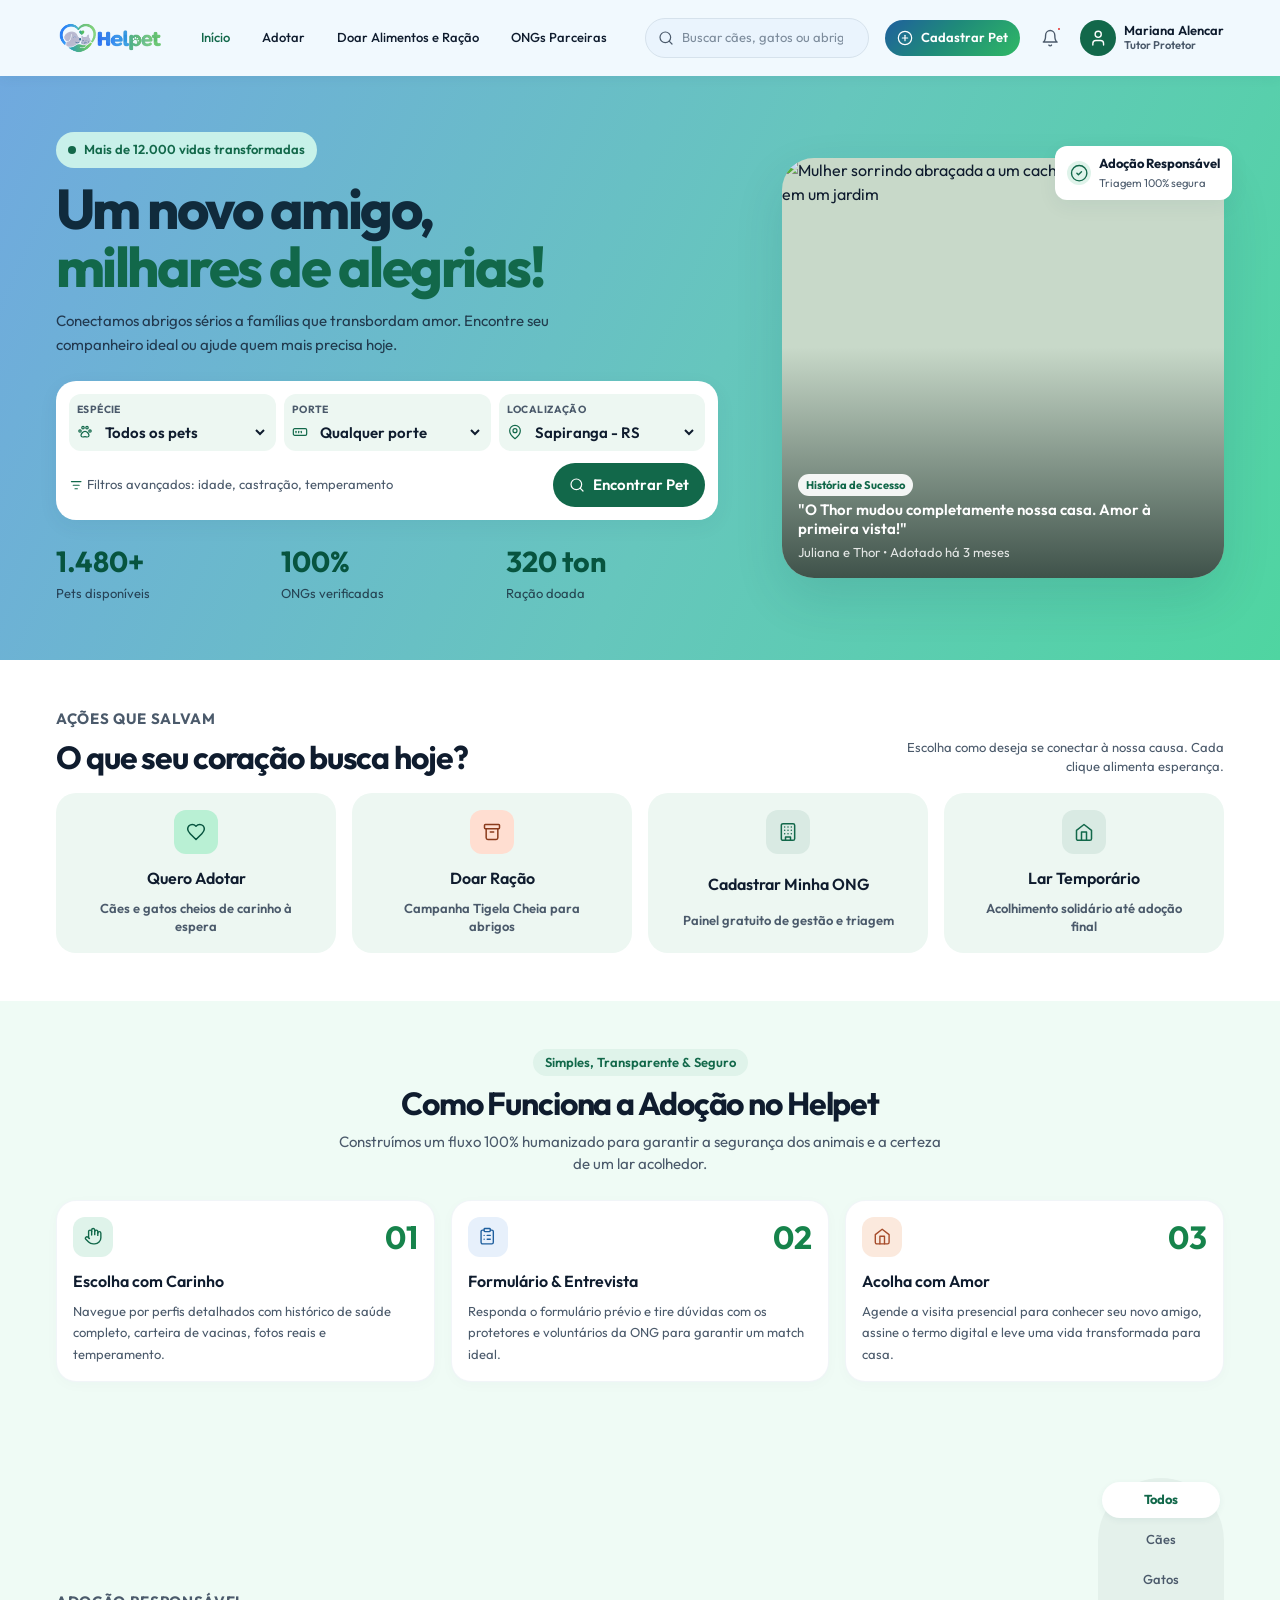
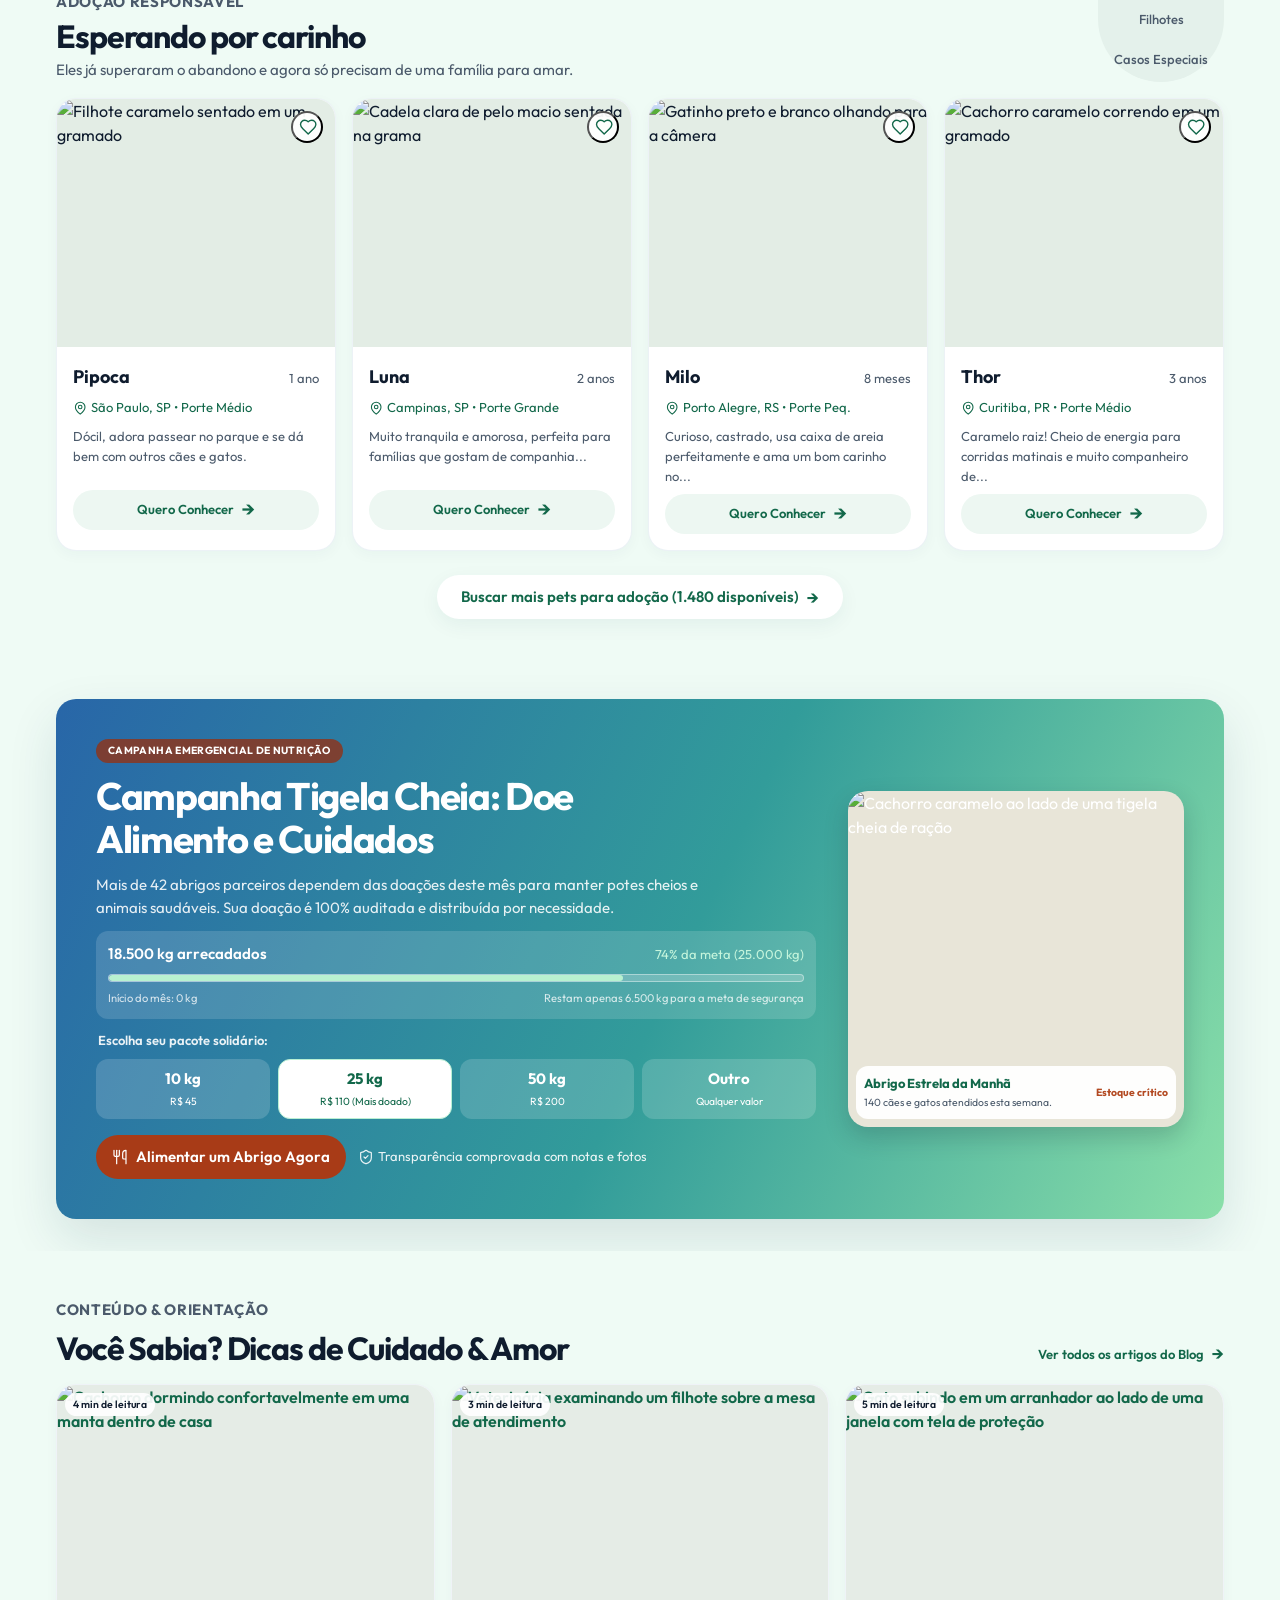
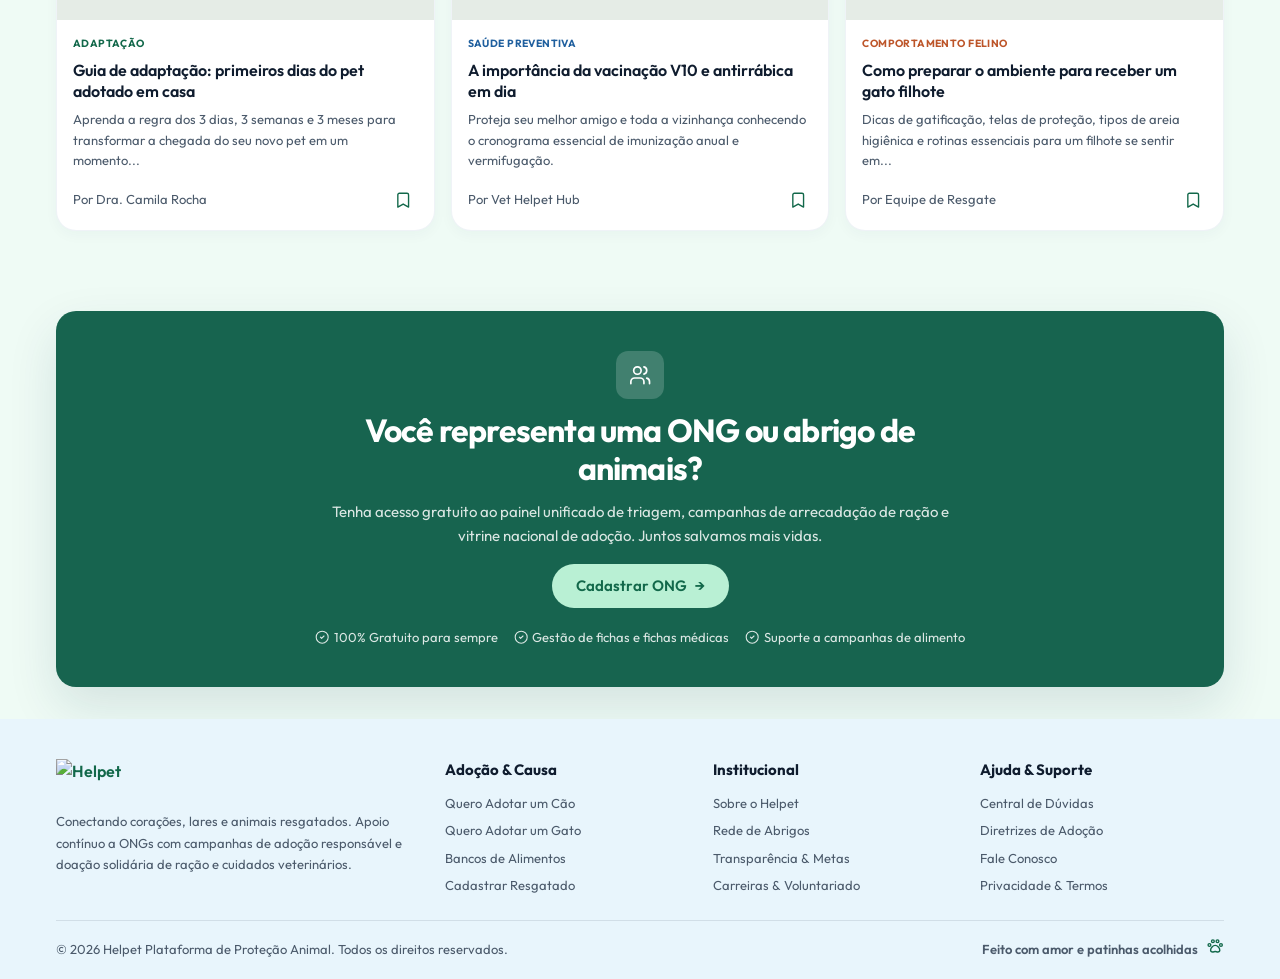
==== index.html @ 875caf38 "Update index.html" ====
<!DOCTYPE html>
<html lang="pt-BR">

<head>
  <meta charset="UTF-8">
  <meta name="viewport" content="width=device-width, initial-scale=1">
  <title>Helpet - Adote um novo amigo</title>
  <meta name="description" content="Plataforma de proteção animal que conecta abrigos sérios a famílias que transbordam amor. Adote, doe ração ou seja um lar temporário.">
  <link rel="preconnect" href="https://fonts.googleapis.com">
  <link rel="preconnect" href="https://fonts.gstatic.com" crossorigin>
  <link href="https://fonts.googleapis.com/css2?family=Outfit:wght@400;500;600;700&display=swap" rel="stylesheet">
  <link rel="stylesheet" href="estilo/style.css">
</head>

<body class="home-page">

  <header class="site-header">
    <div class="container header__inner">
      <a class="logo" href="index.html" aria-label="Helpet - Página inicial">
        <img src="img/Logo helpet pequena.png" alt="Helpet">
      </a>

      <nav class="header__nav" aria-label="Navegação principal">
        <a href="index.html" aria-current="page">Início</a>
        <a href="#pets">Adotar</a>
        <a href="#campanha">Doar Alimentos e Ração</a>
        <a href="#ongs">ONGs Parceiras</a>
      </nav>

      <form class="header__search" role="search" action="#">
        <svg viewBox="0 0 24 24" aria-hidden="true">
          <circle cx="11" cy="11" r="8"></circle>
          <path d="m21 21-4.3-4.3"></path>
        </svg>
        <label class="visually-hidden" for="busca-header">Buscar cães, gatos ou abrigos</label>
        <input id="busca-header" type="search" name="q" placeholder="Buscar cães, gatos ou abrigos...">
      </form>

      <div class="header__actions">
        <a class="home-btn home-btn--register" href="#">
          <svg viewBox="0 0 24 24" aria-hidden="true">
            <circle cx="12" cy="12" r="10"></circle>
            <path d="M8 12h8"></path>
            <path d="M12 8v8"></path>
          </svg>
          Cadastrar Pet
        </a>

        <a class="header__icon-button" href="#" aria-label="Notificações">
          <svg viewBox="0 0 24 24" aria-hidden="true">
            <path d="M6 8a6 6 0 0 1 12 0c0 7 3 9 3 9H3s3-2 3-9"></path>
            <path d="M10.3 21a1.94 1.94 0 0 0 3.4 0"></path>
          </svg>
          <span class="notification-dot"></span>
        </a>

        <a class="header__profile" href="#">
          <span class="profile__avatar">
            <svg viewBox="0 0 24 24" aria-hidden="true">
              <path d="M19 21v-2a4 4 0 0 0-4-4H9a4 4 0 0 0-4 4v2"></path>
              <circle cx="12" cy="7" r="4"></circle>
            </svg>
          </span>
          <span class="profile__text">
            <strong>Mariana Alencar</strong>
            <small>Tutor Protetor</small>
          </span>
        </a>
      </div>
    </div>
  </header>

  <main>
    <section class="hero" aria-labelledby="hero-titulo">
      <div class="container hero__inner">
        <div class="hero__content">
          <p class="hero__badge">
            <span class="hero__badge-dot"></span>
            Mais de 12.000 vidas transformadas
          </p>

          <h1 id="hero-titulo">Um novo amigo,<br><span>milhares de alegrias!</span></h1>

          <p class="hero__description">
            Conectamos abrigos sérios a famílias que transbordam amor. Encontre seu companheiro ideal ou ajude quem mais precisa hoje.
          </p>

          <form class="pet-search" action="#" aria-label="Buscar pets para adoção">
            <div class="pet-search__fields">
              <div class="pet-search__field">
                <label for="filtro-especie">ESPÉCIE</label>
                <div class="pet-search__select">
                  <span class="field-icon">
                    <svg viewBox="0 0 24 24" aria-hidden="true">
                      <circle cx="4.5" cy="10.5" r="1.8"></circle>
                      <circle cx="9" cy="5.5" r="1.8"></circle>
                      <circle cx="15" cy="5.5" r="1.8"></circle>
                      <circle cx="19.5" cy="10.5" r="1.8"></circle>
                      <path d="M12 11c-3 0-6 3.5-6 6.2 0 1.6 1.2 2.3 2.7 2.3 1.2 0 2.1-.5 3.3-.5s2.1.5 3.3.5c1.5 0 2.7-.7 2.7-2.3C18 14.5 15 11 12 11z"></path>
                    </svg>
                  </span>
                  <select id="filtro-especie" name="especie">
                    <option>Todos os pets</option>
                    <option>Cães</option>
                    <option>Gatos</option>
                  </select>
                </div>
              </div>

              <div class="pet-search__field">
                <label for="filtro-porte">PORTE</label>
                <div class="pet-search__select">
                  <span class="field-icon">
                    <svg viewBox="0 0 24 24" aria-hidden="true">
                      <rect x="2" y="7" width="20" height="10" rx="2"></rect>
                      <path d="M6 11v2"></path>
                      <path d="M10 11v2"></path>
                      <path d="M14 11v2"></path>
                    </svg>
                  </span>
                  <select id="filtro-porte" name="porte">
                    <option>Qualquer porte</option>
                    <option>Pequeno</option>
                    <option>Médio</option>
                    <option>Grande</option>
                  </select>
                </div>
              </div>

              <div class="pet-search__field">
                <label for="filtro-local">LOCALIZAÇÃO</label>
                <div class="pet-search__select">
                  <span class="field-icon">
                    <svg viewBox="0 0 24 24" aria-hidden="true">
                      <path d="M20 10c0 6-8 12-8 12S4 16 4 10a8 8 0 0 1 16 0z"></path>
                      <circle cx="12" cy="10" r="3"></circle>
                    </svg>
                  </span>
                  <select id="filtro-local" name="localizacao">
                    <option>Sapiranga - RS</option>
                    <option>Porto Alegre - RS</option>
                    <option>Novo Hamburgo - RS</option>
                    <option>São Leopoldo - RS</option>
                  </select>
                </div>
              </div>
            </div>

            <div class="pet-search__bottom">
              <details class="advanced-filter">
                <summary>
                  <svg viewBox="0 0 24 24" aria-hidden="true">
                    <path d="M4 6h16"></path>
                    <path d="M7 12h10"></path>
                    <path d="M10 18h4"></path>
                  </svg>
                  Filtros avançados: idade, castração, temperamento
                </summary>
                <div class="advanced-filter__options">
                  <label>
                    Idade
                    <select name="idade">
                      <option>Qualquer idade</option>
                      <option>Filhote</option>
                      <option>Adulto</option>
                      <option>Idoso</option>
                    </select>
                  </label>
                  <label>
                    Castração
                    <select name="castracao">
                      <option>Indiferente</option>
                      <option>Castrado</option>
                      <option>Não castrado</option>
                    </select>
                  </label>
                  <label>
                    Temperamento
                    <select name="temperamento">
                      <option>Qualquer</option>
                      <option>Calmo</option>
                      <option>Brincalhão</option>
                      <option>Sociável</option>
                    </select>
                  </label>
                </div>
              </details>

              <button class="home-btn home-btn--search" type="submit">
                <svg viewBox="0 0 24 24" aria-hidden="true">
                  <circle cx="11" cy="11" r="8"></circle>
                  <path d="m21 21-4.3-4.3"></path>
                </svg>
                Encontrar Pet
              </button>
            </div>
          </form>

          <dl class="hero__stats">
            <div class="hero__stat">
              <dt class="visually-hidden">Pets disponíveis</dt>
              <dd><strong>1.480+</strong></dd>
              <dd><span>Pets disponíveis</span></dd>
            </div>
            <div class="hero__stat">
              <dt class="visually-hidden">ONGs verificadas</dt>
              <dd><strong>100%</strong></dd>
              <dd><span>ONGs verificadas</span></dd>
            </div>
            <div class="hero__stat">
              <dt class="visually-hidden">Ração doada</dt>
              <dd><strong>320 ton</strong></dd>
              <dd><span>Ração doada</span></dd>
            </div>
          </dl>
        </div>

        <div class="hero__visual">
          <figure class="hero__photo">
            <img src="img/" alt="Mulher sorrindo abraçada a um cachorro golden retriever em um jardim">
            <figcaption class="hero__photo-caption">
              <strong>História de Sucesso</strong>
              <p>"O Thor mudou completamente nossa casa. Amor à primeira vista!"</p>
              <span>Juliana e Thor &bull; Adotado há 3 meses</span>
            </figcaption>
          </figure>

          <div class="hero__photo-badge">
            <span class="badge-check">
              <svg viewBox="0 0 24 24" aria-hidden="true">
                <circle cx="12" cy="12" r="10"></circle>
                <path d="m9 12 2 2 4-4"></path>
              </svg>
            </span>
            <span>
              <strong>Adoção Responsável</strong>
              <small>Triagem 100% segura</small>
            </span>
          </div>
        </div>
      </div>
    </section>

    <section class="quick-access" aria-labelledby="acesso-titulo">
      <div class="container">
        <div class="section-heading section-heading--row">
          <div>
            <p class="eyebrow">AÇÕES QUE SALVAM</p>
            <h2 id="acesso-titulo">O que seu coração busca hoje?</h2>
          </div>
          <p>Escolha como deseja se conectar à nossa causa. Cada clique alimenta esperança.</p>
        </div>

        <div class="quick-access__grid">
          <a class="quick-card" href="#pets">
            <span class="quick-card__icon quick-card__icon--green">
              <svg viewBox="0 0 24 24" aria-hidden="true">
                <path d="M19 14c1.5-1.5 3-3.2 3-5.5A5.5 5.5 0 0 0 16.5 3c-1.8 0-3 .5-4.5 2-1.5-1.5-2.7-2-4.5-2A5.5 5.5 0 0 0 2 8.5c0 2.3 1.5 4 3 5.5l7 7z"></path>
              </svg>
            </span>
            <strong>Quero Adotar</strong>
            <span>Cães e gatos cheios de carinho à espera</span>
          </a>

          <a class="quick-card" href="#campanha">
            <span class="quick-card__icon quick-card__icon--orange">
              <svg viewBox="0 0 24 24" aria-hidden="true">
                <rect x="3" y="3" width="18" height="5" rx="1"></rect>
                <path d="M5 8v11a2 2 0 0 0 2 2h10a2 2 0 0 0 2-2V8"></path>
                <path d="M10 12h4"></path>
              </svg>
            </span>
            <strong>Doar Ração</strong>
            <span>Campanha Tigela Cheia para abrigos</span>
          </a>

          <a class="quick-card" href="#ongs">
            <span class="quick-card__icon quick-card__icon--mint">
              <svg viewBox="0 0 24 24" aria-hidden="true">
                <rect x="4" y="2" width="16" height="20" rx="2"></rect>
                <path d="M9 22v-4h6v4"></path>
                <path d="M8 6h.01"></path>
                <path d="M12 6h.01"></path>
                <path d="M16 6h.01"></path>
                <path d="M8 10h.01"></path>
                <path d="M12 10h.01"></path>
                <path d="M16 10h.01"></path>
                <path d="M8 14h.01"></path>
                <path d="M12 14h.01"></path>
                <path d="M16 14h.01"></path>
              </svg>
            </span>
            <strong>Cadastrar Minha ONG</strong>
            <span>Painel gratuito de gestão e triagem</span>
          </a>

          <a class="quick-card" href="#">
            <span class="quick-card__icon quick-card__icon--mint">
              <svg viewBox="0 0 24 24" aria-hidden="true">
                <path d="m3 10 9-7 9 7v10a2 2 0 0 1-2 2H5a2 2 0 0 1-2-2z"></path>
                <path d="M9 22V12h6v10"></path>
              </svg>
            </span>
            <strong>Lar Temporário</strong>
            <span>Acolhimento solidário até adoção final</span>
          </a>
        </div>
      </div>
    </section>

    <section class="how-it-works" aria-labelledby="como-funciona-titulo">
      <div class="container">
        <div class="section-heading section-heading--center">
          <span class="section-tag">Simples, Transparente &amp; Seguro</span>
          <h2 id="como-funciona-titulo">Como Funciona a Adoção no Helpet</h2>
          <p>Construímos um fluxo 100% humanizado para garantir a segurança dos animais e a certeza de um lar acolhedor.</p>
        </div>

        <div class="steps-grid">
          <article class="step-card">
            <div class="step-card__top">
              <span class="step-card__icon step-card__icon--mint">
                <svg viewBox="0 0 24 24" aria-hidden="true">
                  <path d="M18 11V6a2 2 0 0 0-2-2a2 2 0 0 0-2 2"></path>
                  <path d="M14 10V4a2 2 0 0 0-2-2a2 2 0 0 0-2 2v2"></path>
                  <path d="M10 10.5V6a2 2 0 0 0-2-2a2 2 0 0 0-2 2v8"></path>
                  <path d="M18 8a2 2 0 1 1 4 0v6a8 8 0 0 1-8 8h-2c-2.8 0-4.5-.86-5.99-2.34l-3.6-3.6a2 2 0 0 1 2.83-2.82L7 15"></path>
                </svg>
              </span>
              <strong>01</strong>
            </div>
            <h3>Escolha com Carinho</h3>
            <p>Navegue por perfis detalhados com histórico de saúde completo, carteira de vacinas, fotos reais e temperamento.</p>
          </article>

          <article class="step-card">
            <div class="step-card__top">
              <span class="step-card__icon step-card__icon--blue">
                <svg viewBox="0 0 24 24" aria-hidden="true">
                  <rect x="8" y="2" width="8" height="4" rx="1"></rect>
                  <path d="M16 4h2a2 2 0 0 1 2 2v14a2 2 0 0 1-2 2H6a2 2 0 0 1-2-2V6a2 2 0 0 1 2-2h2"></path>
                  <path d="M12 11h4"></path>
                  <path d="M12 16h4"></path>
                  <path d="M8 11h.01"></path>
                  <path d="M8 16h.01"></path>
                </svg>
              </span>
              <strong>02</strong>
            </div>
            <h3>Formulário &amp; Entrevista</h3>
            <p>Responda o formulário prévio e tire dúvidas com os protetores e voluntários da ONG para garantir um match ideal.</p>
          </article>

          <article class="step-card">
            <div class="step-card__top">
              <span class="step-card__icon step-card__icon--orange">
                <svg viewBox="0 0 24 24" aria-hidden="true">
                  <path d="m3 10 9-7 9 7v10a2 2 0 0 1-2 2H5a2 2 0 0 1-2-2z"></path>
                  <path d="M9 22V12h6v10"></path>
                </svg>
              </span>
              <strong>03</strong>
            </div>
            <h3>Acolha com Amor</h3>
            <p>Agende a visita presencial para conhecer seu novo amigo, assine o termo digital e leve uma vida transformada para casa.</p>
          </article>
        </div>
      </div>
    </section>

    <section class="pets-section" id="pets" aria-labelledby="pets-titulo">
      <div class="container">
        <div class="section-heading section-heading--row">
          <div>
            <p class="eyebrow">ADOÇÃO RESPONSÁVEL</p>
            <h2 id="pets-titulo">Esperando por carinho</h2>
            <p>Eles já superaram o abandono e agora só precisam de uma família para amar.</p>
          </div>

          <div class="pet-filters" aria-label="Filtrar pets por categoria">
            <a class="pet-filter pet-filter--active" href="#pets" aria-current="true">Todos</a>
            <a class="pet-filter" href="#pets">Cães</a>
            <a class="pet-filter" href="#pets">Gatos</a>
            <a class="pet-filter" href="#pets">Filhotes</a>
            <a class="pet-filter" href="#pets">Casos Especiais</a>
          </div>
        </div>

        <div class="pets-grid">
          <article class="pet-card">
            <div class="pet-card__image">
              <img src="img/pet-pipoca.jpg" alt="Filhote caramelo sentado em um gramado" loading="lazy">
              <button class="pet-card__favorite" type="button" aria-label="Favoritar Pipoca">
                <svg viewBox="0 0 24 24" aria-hidden="true">
                  <path d="M19 14c1.5-1.5 3-3.2 3-5.5A5.5 5.5 0 0 0 16.5 3c-1.8 0-3 .5-4.5 2-1.5-1.5-2.7-2-4.5-2A5.5 5.5 0 0 0 2 8.5c0 2.3 1.5 4 3 5.5l7 7z"></path>
                </svg>
              </button>
            </div>
            <div class="pet-card__content">
              <div class="pet-card__title">
                <h3>Pipoca</h3>
                <span>1 ano</span>
              </div>
              <p class="pet-card__location">
                <svg viewBox="0 0 24 24" aria-hidden="true">
                  <path d="M20 10c0 6-8 12-8 12S4 16 4 10a8 8 0 0 1 16 0z"></path>
                  <circle cx="12" cy="10" r="3"></circle>
                </svg>
                São Paulo, SP &bull; Porte Médio
              </p>
              <p class="pet-card__description">Dócil, adora passear no parque e se dá bem com outros cães e gatos.</p>
              <a class="pet-card__link" href="#">Quero Conhecer <span>&rarr;</span></a>
            </div>
          </article>

          <article class="pet-card">
            <div class="pet-card__image">
              <img src="img/pet-luna.jpg" alt="Cadela clara de pelo macio sentada na grama" loading="lazy">
              <button class="pet-card__favorite" type="button" aria-label="Favoritar Luna">
                <svg viewBox="0 0 24 24" aria-hidden="true">
                  <path d="M19 14c1.5-1.5 3-3.2 3-5.5A5.5 5.5 0 0 0 16.5 3c-1.8 0-3 .5-4.5 2-1.5-1.5-2.7-2-4.5-2A5.5 5.5 0 0 0 2 8.5c0 2.3 1.5 4 3 5.5l7 7z"></path>
                </svg>
              </button>
            </div>
            <div class="pet-card__content">
              <div class="pet-card__title">
                <h3>Luna</h3>
                <span>2 anos</span>
              </div>
              <p class="pet-card__location">
                <svg viewBox="0 0 24 24" aria-hidden="true">
                  <path d="M20 10c0 6-8 12-8 12S4 16 4 10a8 8 0 0 1 16 0z"></path>
                  <circle cx="12" cy="10" r="3"></circle>
                </svg>
                Campinas, SP &bull; Porte Grande
              </p>
              <p class="pet-card__description">Muito tranquila e amorosa, perfeita para famílias que gostam de companhia...</p>
              <a class="pet-card__link" href="#">Quero Conhecer <span>&rarr;</span></a>
            </div>
          </article>

          <article class="pet-card">
            <div class="pet-card__image">
              <img src="img/pet-milo.jpg" alt="Gatinho preto e branco olhando para a câmera" loading="lazy">
              <button class="pet-card__favorite" type="button" aria-label="Favoritar Milo">
                <svg viewBox="0 0 24 24" aria-hidden="true">
                  <path d="M19 14c1.5-1.5 3-3.2 3-5.5A5.5 5.5 0 0 0 16.5 3c-1.8 0-3 .5-4.5 2-1.5-1.5-2.7-2-4.5-2A5.5 5.5 0 0 0 2 8.5c0 2.3 1.5 4 3 5.5l7 7z"></path>
                </svg>
              </button>
            </div>
            <div class="pet-card__content">
              <div class="pet-card__title">
                <h3>Milo</h3>
                <span>8 meses</span>
              </div>
              <p class="pet-card__location">
                <svg viewBox="0 0 24 24" aria-hidden="true">
                  <path d="M20 10c0 6-8 12-8 12S4 16 4 10a8 8 0 0 1 16 0z"></path>
                  <circle cx="12" cy="10" r="3"></circle>
                </svg>
                Porto Alegre, RS &bull; Porte Peq.
              </p>
              <p class="pet-card__description">Curioso, castrado, usa caixa de areia perfeitamente e ama um bom carinho no...</p>
              <a class="pet-card__link" href="#">Quero Conhecer <span>&rarr;</span></a>
            </div>
          </article>

          <article class="pet-card">
            <div class="pet-card__image">
              <img src="img/pet-thor.jpg" alt="Cachorro caramelo correndo em um gramado" loading="lazy">
              <button class="pet-card__favorite" type="button" aria-label="Favoritar Thor">
                <svg viewBox="0 0 24 24" aria-hidden="true">
                  <path d="M19 14c1.5-1.5 3-3.2 3-5.5A5.5 5.5 0 0 0 16.5 3c-1.8 0-3 .5-4.5 2-1.5-1.5-2.7-2-4.5-2A5.5 5.5 0 0 0 2 8.5c0 2.3 1.5 4 3 5.5l7 7z"></path>
                </svg>
              </button>
            </div>
            <div class="pet-card__content">
              <div class="pet-card__title">
                <h3>Thor</h3>
                <span>3 anos</span>
              </div>
              <p class="pet-card__location">
                <svg viewBox="0 0 24 24" aria-hidden="true">
                  <path d="M20 10c0 6-8 12-8 12S4 16 4 10a8 8 0 0 1 16 0z"></path>
                  <circle cx="12" cy="10" r="3"></circle>
                </svg>
                Curitiba, PR &bull; Porte Médio
              </p>
              <p class="pet-card__description">Caramelo raiz! Cheio de energia para corridas matinais e muito companheiro de...</p>
              <a class="pet-card__link" href="#">Quero Conhecer <span>&rarr;</span></a>
            </div>
          </article>
        </div>

        <div class="pets-section__more">
          <a class="home-btn home-btn--more" href="#">Buscar mais pets para adoção (1.480 disponíveis) <span>&rarr;</span></a>
        </div>
      </div>
    </section>

    <section class="campaign-section" id="campanha" aria-labelledby="campanha-titulo">
      <div class="container">
        <div class="campaign">
          <div class="campaign__content">
            <p class="campaign__badge">CAMPANHA EMERGENCIAL DE NUTRIÇÃO</p>
            <h2 id="campanha-titulo">Campanha Tigela Cheia: Doe Alimento e Cuidados</h2>
            <p class="campaign__description">
              Mais de 42 abrigos parceiros dependem das doações deste mês para manter potes cheios e animais saudáveis. Sua doação é 100% auditada e distribuída por necessidade.
            </p>

            <div class="campaign__progress">
              <div class="campaign__progress-info">
                <strong>18.500 kg arrecadados</strong>
                <span>74% da meta (25.000 kg)</span>
              </div>
              <div class="campaign__progress-track" role="progressbar" aria-valuemin="0" aria-valuemax="100" aria-valuenow="74" aria-label="Progresso da meta de arrecadação">
                <span></span>
              </div>
              <div class="campaign__progress-footer">
                <span>Início do mês: 0 kg</span>
                <span>Restam apenas 6.500 kg para a meta de segurança</span>
              </div>
            </div>

            <form action="#">
              <fieldset class="donation-options">
                <legend>Escolha seu pacote solidário:</legend>

                <label class="donation-option">
                  <input type="radio" name="pacote" value="10">
                  <span>
                    <strong>10 kg</strong>
                    <small>R$ 45</small>
                  </span>
                </label>

                <label class="donation-option">
                  <input type="radio" name="pacote" value="25" checked>
                  <span>
                    <strong>25 kg</strong>
                    <small>R$ 110 (Mais doado)</small>
                  </span>
                </label>

                <label class="donation-option">
                  <input type="radio" name="pacote" value="50">
                  <span>
                    <strong>50 kg</strong>
                    <small>R$ 200</small>
                  </span>
                </label>

                <label class="donation-option">
                  <input type="radio" name="pacote" value="outro">
                  <span>
                    <strong>Outro</strong>
                    <small>Qualquer valor</small>
                  </span>
                </label>
              </fieldset>

              <div class="campaign__actions">
                <button class="home-btn home-btn--donate" type="submit">
                  <svg viewBox="0 0 24 24" aria-hidden="true">
                    <path d="M3 2v7c0 1.1.9 2 2 2h4a2 2 0 0 0 2-2V2"></path>
                    <path d="M7 2v20"></path>
                    <path d="M21 15V2a5 5 0 0 0-5 5v6c0 1.1.9 2 2 2h3zm0 0v7"></path>
                  </svg>
                  Alimentar um Abrigo Agora
                </button>
                <span class="campaign__secure">
                  <svg viewBox="0 0 24 24" aria-hidden="true">
                    <path d="M20 13c0 5-3.5 7.5-7.66 8.95a1 1 0 0 1-.67-.01C7.5 20.5 4 18 4 13V6a1 1 0 0 1 1-1c2 0 4.5-1.2 6.24-2.72a1.17 1.17 0 0 1 1.52 0C14.51 3.81 17 5 19 5a1 1 0 0 1 1 1z"></path>
                    <path d="m9 12 2 2 4-4"></path>
                  </svg>
                  Transparência comprovada com notas e fotos
                </span>
              </div>
            </form>
          </div>

          <figure class="campaign__image">
            <img src="img/campanha-tigela-cheia.jpg" alt="Cachorro caramelo ao lado de uma tigela cheia de ração">
            <figcaption>
              <span>
                <strong>Abrigo Estrela da Manhã</strong>
                <small>140 cães e gatos atendidos esta semana.</small>
              </span>
              <span class="campaign__urgent">Estoque crítico</span>
            </figcaption>
          </figure>
        </div>
      </div>
    </section>

    <section class="blog-section" aria-labelledby="blog-titulo">
      <div class="container">
        <div class="section-heading section-heading--row">
          <div>
            <p class="eyebrow">CONTEÚDO &amp; ORIENTAÇÃO</p>
            <h2 id="blog-titulo">Você Sabia? Dicas de Cuidado &amp; Amor</h2>
          </div>
          <a class="section-heading__link" href="#">Ver todos os artigos do Blog <span>&rarr;</span></a>
        </div>

        <div class="blog-grid">
          <article class="blog-card">
            <a class="blog-card__image" href="#">
              <img src="img/blog-adaptacao.jpg" alt="Cachorro dormindo confortavelmente em uma manta dentro de casa" loading="lazy">
              <span class="blog-card__category">4 min de leitura</span>
            </a>
            <div class="blog-card__content">
              <span class="blog-card__topic">ADAPTAÇÃO</span>
              <h3><a href="#">Guia de adaptação: primeiros dias do pet adotado em casa</a></h3>
              <p>Aprenda a regra dos 3 dias, 3 semanas e 3 meses para transformar a chegada do seu novo pet em um momento...</p>
              <div class="blog-card__footer">
                <span>Por Dra. Camila Rocha</span>
                <a href="#" aria-label="Salvar artigo">
                  <svg viewBox="0 0 24 24" aria-hidden="true">
                    <path d="m19 21-7-4-7 4V5a2 2 0 0 1 2-2h10a2 2 0 0 1 2 2v16z"></path>
                  </svg>
                </a>
              </div>
            </div>
          </article>

          <article class="blog-card">
            <a class="blog-card__image" href="#">
              <img src="img/blog-vacinacao.jpg" alt="Veterinária examinando um filhote sobre a mesa de atendimento" loading="lazy">
              <span class="blog-card__category">3 min de leitura</span>
            </a>
            <div class="blog-card__content">
              <span class="blog-card__topic blog-card__topic--blue">SAÚDE PREVENTIVA</span>
              <h3><a href="#">A importância da vacinação V10 e antirrábica em dia</a></h3>
              <p>Proteja seu melhor amigo e toda a vizinhança conhecendo o cronograma essencial de imunização anual e vermifugação.</p>
              <div class="blog-card__footer">
                <span>Por Vet Helpet Hub</span>
                <a href="#" aria-label="Salvar artigo">
                  <svg viewBox="0 0 24 24" aria-hidden="true">
                    <path d="m19 21-7-4-7 4V5a2 2 0 0 1 2-2h10a2 2 0 0 1 2 2v16z"></path>
                  </svg>
                </a>
              </div>
            </div>
          </article>

          <article class="blog-card">
            <a class="blog-card__image" href="#">
              <img src="img/blog-gato.jpg" alt="Gato subindo em um arranhador ao lado de uma janela com tela de proteção" loading="lazy">
              <span class="blog-card__category">5 min de leitura</span>
            </a>
            <div class="blog-card__content">
              <span class="blog-card__topic blog-card__topic--orange">COMPORTAMENTO FELINO</span>
              <h3><a href="#">Como preparar o ambiente para receber um gato filhote</a></h3>
              <p>Dicas de gatificação, telas de proteção, tipos de areia higiênica e rotinas essenciais para um filhote se sentir em...</p>
              <div class="blog-card__footer">
                <span>Por Equipe de Resgate</span>
                <a href="#" aria-label="Salvar artigo">
                  <svg viewBox="0 0 24 24" aria-hidden="true">
                    <path d="m19 21-7-4-7 4V5a2 2 0 0 1 2-2h10a2 2 0 0 1 2 2v16z"></path>
                  </svg>
                </a>
              </div>
            </div>
          </article>
        </div>
      </div>
    </section>

    <section class="ngo-section" id="ongs" aria-labelledby="ong-titulo">
      <div class="container">
        <div class="ngo-cta">
          <span class="ngo-cta__icon">
            <svg viewBox="0 0 24 24" aria-hidden="true">
              <path d="M16 21v-2a4 4 0 0 0-4-4H6a4 4 0 0 0-4 4v2"></path>
              <circle cx="9" cy="7" r="4"></circle>
              <path d="M22 21v-2a4 4 0 0 0-3-3.87"></path>
              <path d="M16 3.13a4 4 0 0 1 0 7.75"></path>
            </svg>
          </span>
          <h2 id="ong-titulo">Você representa uma ONG ou abrigo de animais?</h2>
          <p>Tenha acesso gratuito ao painel unificado de triagem, campanhas de arrecadação de ração e vitrine nacional de adoção. Juntos salvamos mais vidas.</p>
          <a class="home-btn home-btn--ngo" href="#">Cadastrar ONG <span>&rarr;</span></a>

          <div class="ngo-cta__benefits">
            <span>
              <svg viewBox="0 0 24 24" aria-hidden="true">
                <circle cx="12" cy="12" r="10"></circle>
                <path d="m9 12 2 2 4-4"></path>
              </svg>
              100% Gratuito para sempre
            </span>
            <span>
              <svg viewBox="0 0 24 24" aria-hidden="true">
                <circle cx="12" cy="12" r="10"></circle>
                <path d="m9 12 2 2 4-4"></path>
              </svg>
              Gestão de fichas e fichas médicas
            </span>
            <span>
              <svg viewBox="0 0 24 24" aria-hidden="true">
                <circle cx="12" cy="12" r="10"></circle>
                <path d="m9 12 2 2 4-4"></path>
              </svg>
              Suporte a campanhas de alimento
            </span>
          </div>
        </div>
      </div>
    </section>
  </main>

  <footer class="site-footer">
    <div class="container">
      <div class="footer__main">
        <div class="footer__brand">
          <a class="footer__logo" href="index.html" aria-label="Helpet - Página inicial">
            <img src="img/Logo-helpet-pequena.png" alt="Helpet">
          </a>
          <p>Conectando corações, lares e animais resgatados. Apoio contínuo a ONGs com campanhas de adoção responsável e doação solidária de ração e cuidados veterinários.</p>
        </div>

        <nav class="footer__column" aria-label="Adoção e Causa">
          <h3>Adoção &amp; Causa</h3>
          <a href="#pets">Quero Adotar um Cão</a>
          <a href="#pets">Quero Adotar um Gato</a>
          <a href="#campanha">Bancos de Alimentos</a>
          <a href="#">Cadastrar Resgatado</a>
        </nav>

        <nav class="footer__column" aria-label="Institucional">
          <h3>Institucional</h3>
          <a href="#">Sobre o Helpet</a>
          <a href="#ongs">Rede de Abrigos</a>
          <a href="#">Transparência &amp; Metas</a>
          <a href="#">Carreiras &amp; Voluntariado</a>
        </nav>

        <nav class="footer__column" aria-label="Ajuda e Suporte">
          <h3>Ajuda &amp; Suporte</h3>
          <a href="#">Central de Dúvidas</a>
          <a href="#">Diretrizes de Adoção</a>
          <a href="#">Fale Conosco</a>
          <a href="#">Privacidade &amp; Termos</a>
        </nav>
      </div>

      <div class="footer__bottom">
        <p>&copy; 2026 Helpet Plataforma de Proteção Animal. Todos os direitos reservados.</p>
        <a href="#">
          Feito com amor e patinhas acolhidas
          <span>
            <svg viewBox="0 0 24 24" aria-hidden="true">
              <circle cx="4.5" cy="10.5" r="1.8"></circle>
              <circle cx="9" cy="5.5" r="1.8"></circle>
              <circle cx="15" cy="5.5" r="1.8"></circle>
              <circle cx="19.5" cy="10.5" r="1.8"></circle>
              <path d="M12 11c-3 0-6 3.5-6 6.2 0 1.6 1.2 2.3 2.7 2.3 1.2 0 2.1-.5 3.3-.5s2.1.5 3.3.5c1.5 0 2.7-.7 2.7-2.3C18 14.5 15 11 12 11z"></path>
            </svg>
          </span>
        </a>
      </div>
    </div>
  </footer>

</body>

</html>
---- estilo/style.css ----
:root {
  --color-blue-700: #1f5f9e;
  --color-teal-600: #1f8a7a;
  --color-green-500: #2fb865;
  --color-green-400: #47c477;
  --color-green-800: #12684a;
  --color-bg: #f1faf6;
  --color-bg-header: #f1f9fe;
  --color-surface: #ffffff;
  --color-field: #eaf4fd;
  --color-text: #0f1c2e;
  --color-text-muted: #4b5a6b;
  --color-border: #d6e2ec;
  --color-danger: #e5302d;
  --color-google-bg: #eceffd;
  --color-mint: #dff3ea;

  --gradient-brand: linear-gradient(135deg, var(--color-blue-700) 0%, var(--color-teal-600) 45%, var(--color-green-500) 100%);
  --gradient-aside: linear-gradient(160deg, #3a6fb0 0%, #23807f 35%, #2fb865 75%, #47c477 100%);

  --space-1: 0.25rem;
  --space-2: 0.5rem;
  --space-3: 0.75rem;
  --space-4: 1rem;
  --space-5: 1.5rem;
  --space-6: 2rem;
  --space-7: 3rem;

  --radius-sm: 0.75rem;
  --radius-md: 1.25rem;
  --radius-lg: 2rem;
  --radius-xl: 3.5rem;
  --radius-pill: 999px;

  --font-family: "Outfit", "Segoe UI", system-ui, -apple-system, Roboto, Arial, sans-serif;
  --fs-xs: 0.8125rem;
  --fs-sm: 0.9375rem;
  --fs-md: 1rem;
  --fs-lg: 1.125rem;
  --fs-xl: 1.75rem;
  --fs-2xl: 2.25rem;

  --shadow-card: 0 20px 50px rgba(15, 60, 80, 0.12);
  --shadow-soft: 0 6px 20px rgba(15, 60, 80, 0.06);

  --container: 76rem;
}

*,
*::before,
*::after {
  box-sizing: border-box;
}

body {
  margin: 0;
  font-family: var(--font-family);
  font-size: var(--fs-md);
  line-height: 1.5;
  color: var(--color-text);
  background: var(--color-bg);
}

img {
  display: block;
  max-width: 100%;
  height: auto;
}

a {
  color: var(--color-green-800);
  font-weight: 600;
  text-decoration: none;
}

a:hover {
  text-decoration: underline;
}

h1,
h2,
h3,
p,
ul,
dl,
dd,
figure,
fieldset {
  margin: 0;
  padding: 0;
}

ul {
  list-style: none;
}

fieldset {
  border: 0;
  min-width: 0;
}

button,
input {
  font: inherit;
}

:focus-visible {
  outline: 3px solid var(--color-blue-700);
  outline-offset: 2px;
}

.visually-hidden {
  position: absolute;
  width: 1px;
  height: 1px;
  overflow: hidden;
  clip: rect(0 0 0 0);
  white-space: nowrap;
}

.container {
  width: 100%;
  max-width: var(--container);
  margin-inline: auto;
  padding-inline: var(--space-4);
}

.site-header {
  background: var(--color-bg-header);
  box-shadow: var(--shadow-soft);
}

.header__inner {
  display: flex;
  align-items: center;
  justify-content: space-between;
  gap: var(--space-4);
  min-height: 4.5rem;
}

.logo {
  display: inline-flex;
  align-items: center;
}

.logo img {
  height: 2.5rem;
  width: auto;
}

.header__nav {
  display: flex;
  gap: var(--space-4);
}

.header__nav a {
  color: var(--color-text-muted);
  font-size: var(--fs-xs);
  font-weight: 500;
}

.main {
  padding-block: var(--space-5) var(--space-6);
}

.auth-card {
  display: flex;
  flex-direction: column;
  overflow: hidden;
  background: var(--color-surface);
  border-radius: var(--radius-lg);
  box-shadow: var(--shadow-card);
}

.auth-card__aside {
  display: flex;
  flex-direction: column;
  gap: var(--space-5);
  padding: var(--space-5);
  color: #fff;
  background: var(--gradient-aside);
}

.auth-card__form {
  padding: var(--space-5) var(--space-4);
}

.badge {
  align-self: flex-start;
  display: inline-flex;
  align-items: center;
  gap: var(--space-2);
  padding: var(--space-2) var(--space-3);
  font-size: var(--fs-xs);
  font-weight: 500;
  background: rgba(255, 255, 255, 0.16);
  border-radius: var(--radius-sm);
}

.badge--upper {
  text-transform: uppercase;
  border-radius: var(--radius-pill);
}

.aside__title {
  font-size: var(--fs-xl);
  font-weight: 700;
  line-height: 1.15;
  letter-spacing: -0.02em;
}

.aside__lead {
  font-size: var(--fs-md);
  color: rgba(255, 255, 255, 0.85);
}

.aside__figure {
  position: relative;
  padding: var(--space-2);
  background: rgba(255, 255, 255, 0.14);
  border-radius: var(--radius-lg);
}

.aside__figure img {
  width: 100%;
  aspect-ratio: 16 / 10;
  object-fit: cover;
  border-radius: var(--radius-md);
}

.aside__caption {
  position: absolute;
  left: var(--space-4);
  right: var(--space-4);
  bottom: var(--space-4);
  display: flex;
  align-items: center;
  gap: var(--space-3);
  padding: var(--space-3);
  font-size: var(--fs-xs);
  background: rgba(30, 36, 40, 0.78);
  border-radius: var(--radius-sm);
}

.aside__caption svg {
  flex-shrink: 0;
  color: #6ee7b7;
}

.aside__caption strong {
  font-weight: 600;
}

.pill {
  margin-left: auto;
  padding: var(--space-1) var(--space-3);
  font-weight: 600;
  white-space: nowrap;
  background: rgba(47, 184, 101, 0.6);
  border-radius: var(--radius-pill);
}

.features {
  display: grid;
  gap: var(--space-4);
}

.feature {
  display: flex;
  gap: var(--space-3);
  font-size: var(--fs-sm);
  color: rgba(255, 255, 255, 0.82);
}

.feature__icon {
  flex-shrink: 0;
  display: grid;
  place-items: center;
  width: 2.5rem;
  height: 2.5rem;
  background: rgba(255, 255, 255, 0.18);
  border-radius: 50%;
}

.feature__title {
  font-size: var(--fs-lg);
  font-weight: 600;
  color: #fff;
}

.aside__footer {
  display: flex;
  align-items: center;
  gap: var(--space-2);
  font-size: var(--fs-sm);
  color: rgba(255, 255, 255, 0.85);
}

.auth-card__aside--center {
  align-items: center;
  justify-content: space-between;
  text-align: center;
}

.aside__top {
  display: flex;
  flex-wrap: wrap;
  justify-content: space-between;
  gap: var(--space-2);
  width: 100%;
}

.aside__photo {
  position: relative;
  width: 100%;
  max-width: 16rem;
  padding: var(--space-2);
  background: rgba(255, 255, 255, 0.16);
  border-radius: var(--radius-md);
}

.aside__photo img {
  width: 100%;
  aspect-ratio: 1 / 1;
  object-fit: cover;
  border-radius: var(--radius-sm);
}

.pill--white {
  position: absolute;
  left: 50%;
  bottom: calc(var(--space-3) * -1);
  display: inline-flex;
  align-items: center;
  gap: var(--space-2);
  margin: 0;
  padding: var(--space-1) var(--space-3);
  font-size: var(--fs-xs);
  color: var(--color-green-800);
  background: var(--color-surface);
  transform: translateX(-50%);
}

.pill--white .dot {
  width: 0.625rem;
  height: 0.625rem;
  background: var(--color-green-800);
  border-radius: 50%;
}

.aside__text {
  display: grid;
  gap: var(--space-3);
  margin-top: var(--space-3);
}

.aside__title--md {
  font-size: var(--fs-xl);
}

.aside__stats {
  display: flex;
  align-items: center;
  gap: var(--space-4);
  width: 100%;
  padding: var(--space-4);
  text-align: left;
  background: rgba(255, 255, 255, 0.14);
  border-radius: var(--radius-md);
}

.stats__icon {
  flex-shrink: 0;
  display: grid;
  place-items: center;
  width: 3rem;
  height: 3rem;
  background: rgba(255, 255, 255, 0.2);
  border-radius: 50%;
}

.stats__item dt {
  font-size: var(--fs-md);
  font-weight: 700;
}

.stats__item dd {
  font-size: var(--fs-xs);
  color: rgba(255, 255, 255, 0.82);
}

.stats__item--end {
  margin-left: auto;
  text-align: right;
}

.stats__item--end dt {
  font-size: var(--fs-xl);
  color: #b9f0d4;
}

.form__top {
  display: flex;
  flex-wrap: wrap;
  justify-content: space-between;
  gap: var(--space-2);
}

.eyebrow {
  font-size: var(--fs-xs);
  font-weight: 700;
  letter-spacing: 0.04em;
  text-transform: uppercase;
  color: var(--color-green-800);
}

.welcome {
  display: flex;
  align-items: center;
  gap: var(--space-2);
  font-size: var(--fs-sm);
  font-weight: 600;
  color: var(--color-green-800);
}

.step {
  font-size: var(--fs-xs);
  color: var(--color-text-muted);
}

.form__title {
  margin-top: var(--space-1);
  font-size: var(--fs-2xl);
  font-weight: 700;
  letter-spacing: -0.02em;
}

.form__subtitle {
  margin-bottom: var(--space-5);
  color: var(--color-text-muted);
}

form {
  display: grid;
  gap: var(--space-4);
}

.segmented {
  display: grid;
  gap: var(--space-2);
  padding: var(--space-2);
  background: var(--color-field);
  border-radius: var(--radius-pill);
}

.segmented__option input {
  position: absolute;
  opacity: 0;
}

.segmented__option span {
  display: flex;
  align-items: center;
  justify-content: center;
  gap: var(--space-2);
  min-height: 3rem;
  padding-inline: var(--space-4);
  font-weight: 500;
  color: var(--color-text);
  text-align: center;
  cursor: pointer;
  border-radius: var(--radius-pill);
}

.segmented__option input:checked+span {
  color: #fff;
  background: var(--gradient-brand);
}

.segmented__option input:focus-visible+span {
  outline: 3px solid var(--color-blue-700);
  outline-offset: 2px;
}

.grid-2 {
  display: grid;
  gap: var(--space-4);
}

.field {
  display: grid;
  gap: var(--space-2);
  align-content: start;
}

.field label {
  font-size: var(--fs-sm);
  font-weight: 500;
}

.field__label-row {
  display: flex;
  justify-content: space-between;
  align-items: baseline;
  gap: var(--space-2);
}

.link-sm {
  font-size: var(--fs-xs);
}

.required {
  color: var(--color-danger);
}

.optional {
  font-size: var(--fs-xs);
  color: var(--color-text-muted);
}

.input {
  display: flex;
  align-items: center;
  gap: var(--space-3);
  min-height: 3.5rem;
  padding-inline: var(--space-4);
  color: var(--color-text-muted);
  background: var(--color-field);
  border: 2px solid transparent;
  border-radius: var(--radius-pill);
}

.input:focus-within {
  border-color: var(--color-blue-700);
}

.input input {
  flex: 1;
  min-width: 0;
  padding: 0;
  color: var(--color-text);
  background: transparent;
  border: 0;
  outline: 0;
}

.input input::placeholder {
  color: #7d8c9c;
}

.input svg {
  flex-shrink: 0;
}

.input__toggle {
  display: grid;
  place-items: center;
  padding: var(--space-1);
  color: var(--color-text-muted);
  cursor: pointer;
  background: transparent;
  border: 0;
  border-radius: 50%;
}

.hint {
  display: flex;
  align-items: center;
  gap: var(--space-1);
  font-size: var(--fs-xs);
  color: var(--color-text-muted);
}

.strength {
  padding: var(--space-3) var(--space-4);
  background: var(--color-field);
  border-radius: var(--radius-md);
}

.strength__row {
  display: flex;
  justify-content: space-between;
  gap: var(--space-2);
  margin-bottom: var(--space-2);
  font-size: var(--fs-xs);
  color: var(--color-text-muted);
}

.strength__meter {
  display: block;
  width: 100%;
  height: 0.375rem;
  appearance: none;
  background: #d6dee6;
  border: 0;
  border-radius: var(--radius-pill);
}

.strength__meter::-webkit-meter-bar {
  background: #d6dee6;
  border: 0;
  border-radius: var(--radius-pill);
}

.strength__meter::-webkit-meter-optimum-value {
  background: var(--color-green-500);
  border-radius: var(--radius-pill);
}

.strength__meter::-moz-meter-bar {
  background: var(--color-green-500);
  border-radius: var(--radius-pill);
}

.checks {
  display: grid;
  gap: var(--space-3);
}

.check {
  display: flex;
  align-items: flex-start;
  gap: var(--space-3);
  font-size: var(--fs-sm);
  color: var(--color-text);
}

.check input {
  flex-shrink: 0;
  width: 1.25rem;
  height: 1.25rem;
  margin: 0.125rem 0 0;
  accent-color: var(--color-green-800);
}

.form__row {
  display: flex;
  flex-wrap: wrap;
  align-items: center;
  justify-content: space-between;
  gap: var(--space-3);
}

.form__row .check {
  align-items: center;
}

.badge-ssl {
  display: inline-flex;
  align-items: center;
  gap: var(--space-1);
  padding: var(--space-1) var(--space-3);
  font-size: var(--fs-xs);
  font-weight: 600;
  color: var(--color-green-800);
  background: var(--color-mint);
  border-radius: var(--radius-pill);
}

.btn {
  display: flex;
  align-items: center;
  justify-content: center;
  gap: var(--space-2);
  width: 100%;
  min-height: 3.5rem;
  font-size: var(--fs-lg);
  font-weight: 600;
  cursor: pointer;
  border: 0;
  border-radius: var(--radius-pill);
  transition: filter 0.2s ease;
}

.btn:hover {
  filter: brightness(1.06);
}

.btn--primary {
  min-height: 4rem;
  color: #fff;
  background: var(--gradient-brand);
}

.btn--google {
  min-height: 3.75rem;
  font-size: var(--fs-md);
  color: #1b2a6b;
  background: var(--color-google-bg);
}

.social {
  display: grid;
  gap: var(--space-3);
}

.btn--social {
  min-height: 3.5rem;
  font-size: var(--fs-md);
  font-weight: 500;
  color: var(--color-text);
  background: var(--color-field);
}

.divider {
  display: flex;
  align-items: center;
  gap: var(--space-3);
  font-size: var(--fs-xs);
  color: var(--color-text-muted);
}

.divider--upper {
  text-transform: uppercase;
  letter-spacing: 0.02em;
}

.divider::before,
.divider::after {
  content: "";
  flex: 1;
  height: 1px;
  background: var(--color-border);
}

.login-link {
  text-align: center;
  color: var(--color-text-muted);
}

.secure-note {
  display: flex;
  align-items: center;
  justify-content: center;
  gap: var(--space-2);
  font-size: var(--fs-xs);
  color: var(--color-text-muted);
}

.trust {
  display: grid;
  gap: var(--space-4);
  margin-top: var(--space-5);
}

.trust__item {
  display: flex;
  align-items: center;
  gap: var(--space-4);
  padding: var(--space-4);
  font-size: var(--fs-sm);
  background: var(--color-surface);
  border-radius: var(--radius-md);
  box-shadow: var(--shadow-soft);
}

.trust__item h3 {
  font-size: var(--fs-md);
  font-weight: 600;
}

.trust__item p {
  color: var(--color-text-muted);
}

.trust__item--compact {
  padding: var(--space-3) var(--space-4);
}

.trust__icon {
  flex-shrink: 0;
  display: grid;
  place-items: center;
  width: 3.5rem;
  height: 3.5rem;
  border-radius: 50%;
}

.trust__item--compact .trust__icon {
  width: 2.75rem;
  height: 2.75rem;
}

.trust__icon--green {
  color: #0f2f2a;
  background: #b9f0d4;
}

.trust__icon--blue {
  color: #2b3a8f;
  background: #dfe3fa;
}

.trust__icon--orange {
  color: #8a3b1c;
  background: #fddcc8;
}

.trust__icon--mint {
  color: var(--color-green-800);
  background: var(--color-mint);
}

@media (min-width: 640px) {
  .container {
    padding-inline: var(--space-5);
  }

  .segmented {
    grid-template-columns: 1fr 1fr;
  }

  .grid-2,
  .social {
    grid-template-columns: 1fr 1fr;
  }

  .trust--4 {
    grid-template-columns: 1fr 1fr;
  }

  .auth-card__aside,
  .auth-card__form {
    padding: var(--space-6);
  }

  .aside__title {
    font-size: var(--fs-2xl);
  }

  .aside__title--md {
    font-size: var(--fs-2xl);
  }
}

@media (min-width: 960px) {
  .main {
    padding-block: var(--space-6) var(--space-7);
  }

  .auth-card {
    flex-direction: row;
    border-radius: var(--radius-xl);
  }

  .auth-card__aside {
    flex: 0 0 41.7%;
    padding: var(--space-6) var(--space-5);
  }

  .auth-card__form {
    flex: 1;
    padding: var(--space-6);
  }

  .trust {
    grid-template-columns: repeat(3, 1fr);
  }

  .trust--4 {
    grid-template-columns: repeat(4, 1fr);
  }

  .header__nav a {
    font-size: var(--fs-sm);
  }
}

@media (min-width: 1200px) {
  .header__inner {
    min-height: 5rem;
  }

  .auth-card__aside {
    padding: var(--space-6) 3rem var(--space-6) var(--space-6);
  }

  .auth-card__form {
    padding: 3.5rem 4rem 3rem 3rem;
  }

  .aside__title {
    font-size: 3rem;
  }

  .aside__title--md {
    font-size: var(--fs-2xl);
  }

  .aside__lead {
    font-size: var(--fs-lg);
  }
}

.home-page {
  overflow-x: hidden;
}

.home-page main {
  width: 100%;
}

.home-page section {
  scroll-margin-top: 6rem;
}

.home-page a {
  text-decoration: none;
}

.home-page a:hover {
  text-decoration: none;
}

.home-page svg {
  width: 1.15rem;
  height: 1.15rem;
  fill: none;
  stroke: currentColor;
  stroke-width: 1.8;
  stroke-linecap: round;
  stroke-linejoin: round;
}

.home-btn {
  display: inline-flex;
  align-items: center;
  justify-content: center;
  gap: var(--space-2);
  min-height: 2.75rem;
  padding: var(--space-2) var(--space-4);
  font-family: inherit;
  font-size: var(--fs-sm);
  font-weight: 600;
  line-height: 1.2;
  text-align: center;
  border: 0;
  border-radius: var(--radius-pill);
  cursor: pointer;
  transition:
    transform 0.2s ease,
    filter 0.2s ease,
    box-shadow 0.2s ease;
}

.home-btn:hover {
  filter: brightness(1.06);
  transform: translateY(-2px);
}

.home-btn svg {
  width: 1rem;
  height: 1rem;
}

.section-heading {
  display: grid;
  gap: var(--space-2);
  margin-bottom: var(--space-5);
}

.section-heading h2 {
  font-size: clamp(1.5rem, 3vw, 2rem);
  font-weight: 700;
  line-height: 1.2;
  letter-spacing: -0.035em;
}

.section-heading p {
  color: var(--color-text-muted);
  font-size: var(--fs-sm);
}

.eyebrow {
  font-size: var(--fs-xs);
  font-weight: 700;
  letter-spacing: 0.045em;
  color: var(--color-green-800);
}

.section-tag {
  display: inline-flex;
  justify-self: center;
  align-items: center;
  padding: var(--space-1) var(--space-3);
  font-size: var(--fs-xs);
  font-weight: 600;
  color: var(--color-green-800);
  background: var(--color-mint);
  border-radius: var(--radius-pill);
}

.section-heading--center {
  max-width: 42rem;
  margin-inline: auto;
  margin-bottom: var(--space-5);
  text-align: center;
}

.section-heading--center p {
  max-width: 38rem;
  margin-inline: auto;
}

.section-heading--row {
  display: flex;
  flex-wrap: wrap;
  align-items: flex-end;
  justify-content: space-between;
  gap: var(--space-4);
}

.section-heading__link {
  display: inline-flex;
  align-items: center;
  gap: var(--space-2);
  font-size: var(--fs-xs);
  font-weight: 600;
  white-space: nowrap;
  color: var(--color-green-800);
}

.section-heading__link span {
  font-size: 1.1rem;
}

.home-page .site-header {
  position: relative;
  z-index: 10;
  background: var(--color-bg-header);
  box-shadow: 0 2px 12px rgba(15, 60, 80, 0.06);
}

.home-page .header__inner {
  display: flex;
  flex-wrap: wrap;
  align-items: center;
  justify-content: space-between;
  gap: var(--space-3);
  min-height: 4.5rem;
  padding-block: var(--space-2);
}

.home-page .logo {
  flex-shrink: 0;
}

.home-page .logo img {
  width: auto;
  height: 2.25rem;
  object-fit: contain;
}

.home-page .header__nav {
  display: flex;
  flex: 1;
  align-items: center;
  justify-content: center;
  flex-wrap: wrap;
  gap: var(--space-3);
}

.home-page .header__nav a {
  padding: var(--space-2);
  font-size: var(--fs-xs);
  font-weight: 500;
  color: var(--color-text);
  transition: color 0.2s ease;
}

.home-page .header__nav a:hover,
.home-page .header__nav a[aria-current="page"] {
  color: var(--color-green-800);
}

.header__search {
  display: flex;
  align-items: center;
  gap: var(--space-2);
  width: min(14rem, 100%);
  min-height: 2.5rem;
  padding-inline: var(--space-3);
  background: var(--color-field);
  border: 1px solid var(--color-border);
  border-radius: var(--radius-pill);
}

.header__search svg {
  flex-shrink: 0;
  width: 1rem;
  height: 1rem;
  color: var(--color-text-muted);
}

.header__search input {
  width: 100%;
  min-width: 0;
  padding: 0;
  font-family: inherit;
  font-size: var(--fs-xs);
  color: var(--color-text);
  background: transparent;
  border: 0;
  outline: 0;
}

.header__search input::placeholder {
  color: #7d8c9c;
}

.header__actions {
  display: flex;
  align-items: center;
  gap: var(--space-3);
}

.home-btn--register {
  min-height: 2.25rem;
  padding: var(--space-2) var(--space-3);
  font-size: var(--fs-xs);
  color: #fff;
  background: var(--gradient-brand);
  white-space: nowrap;
}

.header__icon-button {
  position: relative;
  display: grid;
  place-items: center;
  width: 2.25rem;
  height: 2.25rem;
  color: var(--color-text-muted);
  border-radius: 50%;
  transition: background 0.2s ease;
}

.header__icon-button:hover {
  background: var(--color-mint);
}

.header__icon-button svg {
  width: 1.15rem;
  height: 1.15rem;
}

.notification-dot {
  position: absolute;
  top: 0.35rem;
  right: 0.35rem;
  width: 0.4rem;
  height: 0.4rem;
  background: var(--color-danger);
  border: 2px solid var(--color-bg-header);
  border-radius: 50%;
}

.header__profile {
  display: flex;
  align-items: center;
  gap: var(--space-2);
  color: var(--color-text);
}

.profile__avatar {
  display: grid;
  place-items: center;
  width: 2.25rem;
  height: 2.25rem;
  font-size: var(--fs-sm);
  font-weight: 700;
  color: #fff;
  background: var(--color-green-800);
  border-radius: 50%;
}

.profile__text {
  display: grid;
  gap: 0.05rem;
  line-height: 1.2;
}

.profile__text strong {
  font-size: var(--fs-xs);
  font-weight: 600;
}

.profile__text small {
  font-size: 0.7rem;
  color: var(--color-text-muted);
}

.hero {
  position: relative;
  overflow: hidden;
  padding-block: var(--space-6);
  background: linear-gradient(115deg,
      #70a9df 0%,
      #66c6bd 55%,
      #4fd5a1 100%);
}

.hero__inner {
  display: grid;
  align-items: center;
  gap: var(--space-6);
}

.hero__content {
  display: grid;
  gap: var(--space-3);
  min-width: 0;
}

.hero__badge {
  display: inline-flex;
  align-items: center;
  justify-self: start;
  gap: var(--space-2);
  padding: var(--space-2) var(--space-3);
  font-size: var(--fs-xs);
  font-weight: 600;
  color: var(--color-green-800);
  background: rgba(220, 255, 238, 0.82);
  border-radius: var(--radius-pill);
}

.hero__badge-dot {
  width: 0.5rem;
  height: 0.5rem;
  background: var(--color-green-800);
  border-radius: 50%;
}

.hero h1 {
  font-size: clamp(2rem, 4.5vw, 3.5rem);
  font-weight: 750;
  line-height: 1.05;
  letter-spacing: -0.045em;
  color: #102b3c;
}

.hero h1 span {
  color: var(--color-green-800);
}

.hero__description {
  max-width: 34rem;
  font-size: var(--fs-sm);
  line-height: 1.6;
  color: rgba(15, 28, 46, 0.8);
}

.pet-search {
  display: grid;
  gap: var(--space-3);
  margin-top: var(--space-3);
  padding: var(--space-3);
  background: var(--color-surface);
  border: 1px solid rgba(255, 255, 255, 0.7);
  border-radius: var(--radius-md);
  box-shadow: var(--shadow-soft);
}

.pet-search__fields {
  display: grid;
  gap: var(--space-2);
}

.pet-search__field {
  display: grid;
  gap: var(--space-1);
  min-width: 0;
  padding: var(--space-2) var(--space-3);
  background: #edf7f2;
  border-radius: var(--radius-sm);
}

.pet-search__field label {
  font-size: 0.65rem;
  font-weight: 700;
  letter-spacing: 0.04em;
  color: var(--color-text-muted);
}

.pet-search__select {
  display: flex;
  align-items: center;
  gap: var(--space-2);
  min-width: 0;
}

.pet-search__select select {
  width: 100%;
  min-width: 0;
  padding: 0;
  font-family: inherit;
  font-size: var(--fs-sm);
  font-weight: 600;
  color: var(--color-text);
  cursor: pointer;
  background: transparent;
  border: 0;
  outline: 0;
}

.field-icon {
  display: grid;
  place-items: center;
  color: var(--color-green-800);
}

.field-icon svg {
  width: 1rem;
  height: 1rem;
}

.pet-search__bottom {
  display: flex;
  flex-wrap: wrap;
  align-items: center;
  justify-content: space-between;
  gap: var(--space-3);
}

.advanced-filter {
  position: relative;
  font-size: var(--fs-xs);
  color: var(--color-text-muted);
}

.advanced-filter summary {
  display: flex;
  align-items: center;
  gap: var(--space-1);
  cursor: pointer;
  list-style: none;
}

.advanced-filter summary::-webkit-details-marker {
  display: none;
}

.advanced-filter summary svg {
  width: 0.9rem;
  height: 0.9rem;
  color: var(--color-green-800);
}

.advanced-filter__options {
  display: grid;
  gap: var(--space-3);
  width: min(18rem, calc(100vw - 3rem));
  margin-top: var(--space-2);
  padding: var(--space-3);
  background: var(--color-surface);
  border: 1px solid var(--color-border);
  border-radius: var(--radius-sm);
  box-shadow: var(--shadow-card);
}

.advanced-filter__options label {
  display: grid;
  gap: var(--space-1);
  font-weight: 600;
}

.advanced-filter__options select {
  min-height: 2.5rem;
  padding-inline: var(--space-2);
  font: inherit;
  font-weight: 400;
  color: var(--color-text);
  background: var(--color-field);
  border: 1px solid var(--color-border);
  border-radius: var(--radius-sm);
}

.home-btn--search {
  min-height: 2.75rem;
  padding-inline: var(--space-4);
  color: #fff;
  background: var(--color-green-800);
  white-space: nowrap;
}

.hero__stats {
  display: grid;
  grid-template-columns: repeat(3, 1fr);
  gap: var(--space-3);
  margin-top: var(--space-3);
}

.hero__stat {
  display: grid;
  gap: 0.1rem;
}

.hero__stat strong {
  font-size: clamp(1.2rem, 2.5vw, 1.8rem);
  font-weight: 700;
  line-height: 1.2;
  color: #07543f;
}

.hero__stat span {
  font-size: var(--fs-xs);
  color: rgba(15, 28, 46, 0.75);
}

.hero__visual {
  position: relative;
  width: 100%;
  max-width: 32rem;
  margin-inline: auto;
}

.hero__photo {
  position: relative;
  overflow: hidden;
  width: 100%;
  aspect-ratio: 1.15 / 1;
  background: #c8d9c9;
  border-radius: var(--radius-lg);
  box-shadow: var(--shadow-card);
}

.hero__photo::after {
  position: absolute;
  inset: 45% 0 0;
  content: "";
  background: linear-gradient(transparent, rgba(10, 30, 25, 0.72));
}

.hero__photo>img {
  width: 100%;
  height: 100%;
  object-fit: cover;
}

.hero__photo-caption {
  position: absolute;
  z-index: 1;
  right: var(--space-4);
  bottom: var(--space-4);
  left: var(--space-4);
  display: grid;
  gap: var(--space-1);
  color: #fff;
}

.hero__photo-caption strong {
  justify-self: start;
  padding: 0.15rem var(--space-2);
  font-size: 0.7rem;
  color: var(--color-green-800);
  background: rgba(255, 255, 255, 0.92);
  border-radius: var(--radius-pill);
}

.hero__photo-caption p {
  font-size: var(--fs-sm);
  font-weight: 600;
  line-height: 1.3;
}

.hero__photo-caption span {
  font-size: var(--fs-xs);
  color: rgba(255, 255, 255, 0.85);
}

.hero__photo-badge {
  position: absolute;
  z-index: 2;
  top: -0.7rem;
  right: -0.5rem;
  display: flex;
  align-items: center;
  gap: var(--space-2);
  padding: var(--space-2) var(--space-3);
  color: var(--color-text);
  background: #fff;
  border-radius: var(--radius-sm);
  box-shadow: var(--shadow-soft);
}

.badge-check {
  display: grid;
  place-items: center;
  width: 1.5rem;
  height: 1.5rem;
  font-size: var(--fs-sm);
  font-weight: 700;
  color: var(--color-green-800);
  background: var(--color-mint);
  border-radius: 50%;
}

.hero__photo-badge>span:last-child {
  display: grid;
  gap: 0.05rem;
}

.hero__photo-badge strong {
  font-size: var(--fs-xs);
}

.hero__photo-badge small {
  font-size: 0.7rem;
  color: var(--color-text-muted);
}

.quick-access {
  padding-block: var(--space-6);
  background: var(--color-surface);
}

.quick-access .section-heading {
  margin-bottom: var(--space-4);
}

.section-heading--row>div {
  display: grid;
  gap: var(--space-2);
}

.quick-access .section-heading>p {
  max-width: 22rem;
  font-size: var(--fs-xs);
  text-align: right;
}

.quick-access__grid {
  display: grid;
  grid-template-columns: 1fr;
  gap: var(--space-3);
}

.quick-card {
  display: grid;
  justify-items: center;
  gap: var(--space-2);
  padding: var(--space-4);
  text-align: center;
  color: var(--color-text);
  background: #edf7f2;
  border: 1px solid transparent;
  border-radius: var(--radius-md);
  transition:
    transform 0.2s ease,
    box-shadow 0.2s ease,
    border-color 0.2s ease;
}

.quick-card:hover {
  transform: translateY(-3px);
  border-color: #b9e7d1;
  box-shadow: var(--shadow-soft);
}

.quick-card__icon {
  display: grid;
  place-items: center;
  width: 2.75rem;
  height: 2.75rem;
  margin-bottom: var(--space-1);
  border-radius: var(--radius-sm);
}

.quick-card__icon svg {
  width: 1.25rem;
  height: 1.25rem;
}

.quick-card__icon--green {
  color: #07543f;
  background: #b9f0d4;
}

.quick-card__icon--orange {
  color: #8a3b1c;
  background: #ffded1;
}

.quick-card__icon--mint {
  color: var(--color-green-800);
  background: #d9eae3;
}

.quick-card>strong {
  font-size: var(--fs-md);
  font-weight: 600;
}

.quick-card>span:last-child {
  max-width: 14rem;
  font-size: var(--fs-xs);
  line-height: 1.4;
  color: var(--color-text-muted);
}

.how-it-works {
  padding-block: var(--space-6);
  background: #effbf5;
}

.steps-grid {
  display: grid;
  gap: var(--space-3);
}

.step-card {
  display: grid;
  gap: var(--space-2);
  padding: var(--space-4);
  background: var(--color-surface);
  border: 1px solid rgba(214, 226, 236, 0.35);
  border-radius: var(--radius-md);
  box-shadow: 0 3px 14px rgba(15, 60, 80, 0.025);
}

.step-card__top {
  display: flex;
  align-items: center;
  justify-content: space-between;
  margin-bottom: var(--space-1);
}

.step-card__icon {
  display: grid;
  place-items: center;
  width: 2.5rem;
  height: 2.5rem;
  border-radius: var(--radius-sm);
}

.step-card__icon svg {
  width: 1.15rem;
  height: 1.15rem;
}

.step-card__icon--mint {
  color: var(--color-green-800);
  background: var(--color-mint);
}

.step-card__icon--blue {
  color: var(--color-blue-700);
  background: #e7f0fb;
}

.step-card__icon--orange {
  color: #a64b2a;
  background: #fbe9dd;
}

.step-card__top>strong {
  font-size: 2rem;
  font-weight: 700;
  line-height: 1;
  color: #16834b;
}

.step-card h3 {
  font-size: var(--fs-md);
  font-weight: 600;
}

.step-card p {
  font-size: var(--fs-xs);
  line-height: 1.65;
  color: var(--color-text-muted);
}

.pets-section {
  padding-block: var(--space-6);
  background: #effbf5;
}

.pets-section .section-heading {
  margin-bottom: var(--space-4);
}

.pets-section .section-heading>div {
  display: grid;
  gap: var(--space-1);
}

.pets-section .section-heading p {
  font-size: var(--fs-sm);
}

.pet-filters {
  display: flex;
  flex-wrap: wrap;
  align-items: center;
  gap: var(--space-1);
  padding: var(--space-1);
  background: #e4f1eb;
  border-radius: var(--radius-pill);
}

.pet-filter {
  display: inline-flex;
  align-items: center;
  justify-content: center;
  min-height: 2.25rem;
  padding: var(--space-2) var(--space-3);
  font-size: var(--fs-xs);
  font-weight: 500;
  color: var(--color-text-muted);
  border-radius: var(--radius-pill);
  white-space: nowrap;
  transition:
    color 0.2s ease,
    background 0.2s ease;
}

.pet-filter:hover {
  color: var(--color-green-800);
}

.pet-filter--active {
  color: var(--color-green-800);
  font-weight: 700;
  background: #fff;
  box-shadow: 0 2px 7px rgba(15, 60, 80, 0.06);
}

.pets-grid {
  display: grid;
  grid-template-columns: 1fr;
  gap: var(--space-3);
}

.pet-card {
  overflow: hidden;
  min-width: 0;
  background: var(--color-surface);
  border: 1px solid rgba(214, 226, 236, 0.45);
  border-radius: var(--radius-md);
  box-shadow: 0 4px 14px rgba(15, 60, 80, 0.035);
  transition:
    transform 0.2s ease,
    box-shadow 0.2s ease;
}

.pet-card:hover {
  transform: translateY(-3px);
  box-shadow: var(--shadow-soft);
}

.pet-card__image {
  position: relative;
  overflow: hidden;
  aspect-ratio: 1.2 / 1;
  background: #e3ede5;
}

.pet-card__image img {
  width: 100%;
  height: 100%;
  object-fit: cover;
  transition: transform 0.35s ease;
}

.pet-card:hover .pet-card__image img {
  transform: scale(1.04);
}

.pet-card__favorite {
  position: absolute;
  top: var(--space-3);
  right: var(--space-3);
  display: grid;
  place-items: center;
  width: 2rem;
  height: 2rem;
  font-size: 1.25rem;
  line-height: 1;
  color: var(--color-green-800);
  background: rgba(255, 255, 255, 0.94);
  border-radius: 50%;
}

.pet-card__content {
  display: grid;
  gap: var(--space-2);
  padding: var(--space-3);
}

.pet-card__title {
  display: flex;
  align-items: baseline;
  justify-content: space-between;
  gap: var(--space-2);
}

.pet-card__title h3 {
  font-size: var(--fs-lg);
  font-weight: 700;
  color: var(--color-text);
}

.pet-card__title>span {
  font-size: var(--fs-xs);
  color: var(--color-text-muted);
  white-space: nowrap;
}

.pet-card__location {
  display: flex;
  align-items: center;
  gap: var(--space-1);
  font-size: var(--fs-xs);
  color: var(--color-green-800);
}

.pet-card__location svg {
  flex-shrink: 0;
  width: 0.9rem;
  height: 0.9rem;
}

.pet-card__description {
  min-height: 3.5rem;
  font-size: var(--fs-xs);
  line-height: 1.55;
  color: var(--color-text-muted);
}

.pet-card__link {
  display: flex;
  align-items: center;
  justify-content: center;
  gap: var(--space-2);
  min-height: 2.5rem;
  padding: var(--space-2);
  font-size: var(--fs-xs);
  font-weight: 600;
  color: var(--color-green-800);
  background: #edf7f2;
  border-radius: var(--radius-pill);
  transition: background 0.2s ease;
}

.pet-card__link:hover {
  background: var(--color-mint);
}

.pet-card__link span {
  font-size: 1.2rem;
  line-height: 0.8;
}

.pets-section__more {
  display: flex;
  justify-content: center;
  margin-top: var(--space-5);
}

.home-btn--more {
  min-height: 2.75rem;
  padding-inline: var(--space-5);
  color: var(--color-green-800);
  background: #fff;
  box-shadow: var(--shadow-soft);
}

.home-btn--more span {
  font-size: 1.1rem;
}

.campaign-section {
  padding-block: var(--space-5);
  background: #effbf5;
}

.campaign {
  display: grid;
  align-items: center;
  gap: var(--space-5);
  overflow: hidden;
  padding: var(--space-5);
  color: #fff;
  background: linear-gradient(115deg,
      #2866a8 0%,
      #329c9a 53%,
      #8adfa9 100%);
  border-radius: var(--radius-md);
  box-shadow: var(--shadow-card);
}

.campaign__content {
  display: grid;
  gap: var(--space-3);
  min-width: 0;
}

.campaign__badge {
  display: inline-flex;
  align-items: center;
  justify-self: start;
  padding: var(--space-1) var(--space-3);
  font-size: 0.65rem;
  font-weight: 700;
  letter-spacing: 0.035em;
  color: #fff;
  background: rgba(139, 55, 31, 0.85);
  border-radius: var(--radius-pill);
}

.campaign h2 {
  max-width: 38rem;
  font-size: clamp(1.7rem, 3vw, 2.6rem);
  font-weight: 700;
  line-height: 1.12;
  letter-spacing: -0.035em;
}

.campaign__description {
  max-width: 38rem;
  font-size: var(--fs-sm);
  line-height: 1.55;
  color: rgba(255, 255, 255, 0.88);
}

.campaign__progress {
  display: grid;
  gap: var(--space-2);
  padding: var(--space-3);
  background: rgba(255, 255, 255, 0.14);
  border-radius: var(--radius-sm);
}

.campaign__progress-info,
.campaign__progress-footer {
  display: flex;
  flex-wrap: wrap;
  align-items: center;
  justify-content: space-between;
  gap: var(--space-2);
}

.campaign__progress-info strong {
  font-size: var(--fs-sm);
  font-weight: 600;
}

.campaign__progress-info span {
  font-size: var(--fs-xs);
  color: #c5f5dc;
}

.campaign__progress-track {
  overflow: hidden;
  width: 100%;
  height: 0.55rem;
  background: rgba(255, 255, 255, 0.2);
  border: 1px solid rgba(255, 255, 255, 0.4);
  border-radius: var(--radius-pill);
}

.campaign__progress-track span {
  display: block;
  width: 74%;
  height: 100%;
  background: #b8f1d0;
  border-radius: inherit;
}

.campaign__progress-footer {
  font-size: 0.7rem;
  color: rgba(255, 255, 255, 0.78);
}

.donation-options {
  display: grid;
  grid-template-columns: repeat(2, minmax(0, 1fr));
  gap: var(--space-2);
  min-width: 0;
}

.donation-options legend {
  margin-bottom: var(--space-2);
  font-size: var(--fs-xs);
  font-weight: 600;
  color: rgba(255, 255, 255, 0.9);
}

.donation-option {
  position: relative;
  cursor: pointer;
}

.donation-option input {
  position: absolute;
  width: 1px;
  height: 1px;
  opacity: 0;
}

.donation-option>span {
  display: grid;
  gap: var(--space-1);
  justify-items: center;
  min-height: 3.5rem;
  padding: var(--space-2);
  color: #fff;
  text-align: center;
  background: rgba(255, 255, 255, 0.16);
  border: 1px solid transparent;
  border-radius: var(--radius-sm);
  transition:
    background 0.2s ease,
    color 0.2s ease,
    border-color 0.2s ease;
}

.donation-option strong {
  font-size: var(--fs-sm);
  font-weight: 700;
}

.donation-option small {
  font-size: 0.65rem;
  color: inherit;
}

.donation-option input:checked+span {
  color: var(--color-green-800);
  background: #fff;
  border-color: #b9f0d4;
}

.donation-option input:focus-visible+span {
  outline: 3px solid var(--color-blue-700);
  outline-offset: 2px;
}

.campaign__actions {
  display: flex;
  flex-wrap: wrap;
  align-items: center;
  gap: var(--space-3);
}

.home-btn--donate {
  min-height: 2.75rem;
  padding-inline: var(--space-4);
  color: #fff;
  background: #a83b17;
}

.campaign__secure {
  display: inline-flex;
  align-items: center;
  gap: var(--space-1);
  font-size: var(--fs-xs);
  color: rgba(255, 255, 255, 0.9);
}

.campaign__secure svg {
  width: 1rem;
  height: 1rem;
}

.campaign__image {
  position: relative;
  overflow: hidden;
  width: 100%;
  max-width: 25rem;
  margin-inline: auto;
  aspect-ratio: 1 / 1;
  background: #e8e5d8;
  border-radius: var(--radius-md);
  box-shadow: 0 10px 24px rgba(15, 28, 46, 0.2);
}

.campaign__image img {
  width: 100%;
  height: 100%;
  object-fit: cover;
}

.campaign__image figcaption {
  position: absolute;
  right: var(--space-2);
  bottom: var(--space-2);
  left: var(--space-2);
  display: flex;
  align-items: center;
  justify-content: space-between;
  gap: var(--space-2);
  padding: var(--space-2);
  color: var(--color-text);
  background: rgba(255, 255, 255, 0.95);
  border-radius: var(--radius-sm);
}

.campaign__image figcaption>span:first-child {
  display: grid;
  gap: 0.1rem;
}

.campaign__image figcaption strong {
  font-size: var(--fs-xs);
  color: var(--color-green-800);
}

.campaign__image figcaption small {
  font-size: 0.65rem;
  color: var(--color-text-muted);
}

.campaign__urgent {
  font-size: 0.65rem;
  font-weight: 700;
  color: #b34a22;
  white-space: nowrap;
}

.blog-section {
  padding-block: var(--space-6);
  background: #effbf5;
}

.blog-section .section-heading {
  margin-bottom: var(--space-4);
}

.blog-grid {
  display: grid;
  grid-template-columns: 1fr;
  gap: var(--space-3);
}

.blog-card {
  display: flex;
  flex-direction: column;
  overflow: hidden;
  min-width: 0;
  background: var(--color-surface);
  border: 1px solid rgba(214, 226, 236, 0.4);
  border-radius: var(--radius-md);
  box-shadow: 0 4px 14px rgba(15, 60, 80, 0.035);
  transition:
    transform 0.2s ease,
    box-shadow 0.2s ease;
}

.blog-card:hover {
  transform: translateY(-3px);
  box-shadow: var(--shadow-soft);
}

.blog-card__image {
  position: relative;
  display: block;
  overflow: hidden;
  aspect-ratio: 1.6 / 1;
  background: #e5ece6;
}

.blog-card__image img {
  width: 100%;
  height: 100%;
  object-fit: cover;
  transition: transform 0.35s ease;
}

.blog-card:hover .blog-card__image img {
  transform: scale(1.04);
}

.blog-card__category {
  position: absolute;
  top: var(--space-2);
  left: var(--space-2);
  padding: var(--space-1) var(--space-2);
  font-size: 0.65rem;
  font-weight: 600;
  color: var(--color-text);
  background: rgba(255, 255, 255, 0.92);
  border-radius: var(--radius-pill);
}

.blog-card__content {
  display: flex;
  flex: 1;
  flex-direction: column;
  gap: var(--space-2);
  padding: var(--space-3);
}

.blog-card__topic {
  font-size: 0.65rem;
  font-weight: 700;
  letter-spacing: 0.04em;
  color: var(--color-green-800);
}

.blog-card__topic--blue {
  color: var(--color-blue-700);
}

.blog-card__topic--orange {
  color: #bd5529;
}

.blog-card h3 {
  font-size: var(--fs-md);
  font-weight: 700;
  line-height: 1.3;
}

.blog-card h3 a {
  color: var(--color-text);
}

.blog-card h3 a:hover {
  color: var(--color-green-800);
}

.blog-card__content>p {
  font-size: var(--fs-xs);
  line-height: 1.55;
  color: var(--color-text-muted);
}

.blog-card__footer {
  display: flex;
  align-items: center;
  justify-content: space-between;
  gap: var(--space-2);
  margin-top: auto;
  padding-top: var(--space-2);
  font-size: var(--fs-xs);
  color: var(--color-text-muted);
}

.blog-card__footer a {
  display: grid;
  place-items: center;
  width: 1.75rem;
  height: 1.75rem;
  font-size: var(--fs-md);
  color: var(--color-green-800);
  border-radius: 50%;
  transition: background 0.2s ease;
}

.blog-card__footer a:hover {
  background: var(--color-mint);
}

.ngo-section {
  padding-block: var(--space-5);
  background: #effbf5;
}

.ngo-cta {
  display: grid;
  justify-items: center;
  gap: var(--space-3);
  padding: var(--space-6) var(--space-4);
  color: #fff;
  text-align: center;
  background: #17644f;
  border-radius: var(--radius-md);
  box-shadow: var(--shadow-card);
}

.ngo-cta__icon {
  display: grid;
  place-items: center;
  width: 3rem;
  height: 3rem;
  color: #fff;
  background: rgba(255, 255, 255, 0.18);
  border-radius: var(--radius-sm);
}

.ngo-cta__icon svg {
  width: 1.4rem;
  height: 1.4rem;
}

.ngo-cta h2 {
  max-width: 42rem;
  font-size: clamp(1.5rem, 3vw, 2rem);
  font-weight: 700;
  line-height: 1.2;
  letter-spacing: -0.025em;
}

.ngo-cta>p {
  max-width: 39rem;
  font-size: var(--fs-sm);
  line-height: 1.6;
  color: rgba(255, 255, 255, 0.84);
}

.home-btn--ngo {
  min-height: 2.75rem;
  margin-top: var(--space-1);
  padding-inline: var(--space-5);
  color: var(--color-green-800);
  background: #b9f0d4;
}

.ngo-cta__benefits {
  display: flex;
  flex-wrap: wrap;
  align-items: center;
  justify-content: center;
  gap: var(--space-3) var(--space-4);
  margin-top: var(--space-2);
}

.ngo-cta__benefits span {
  display: inline-flex;
  align-items: center;
  gap: var(--space-1);
  font-size: var(--fs-xs);
  color: rgba(255, 255, 255, 0.85);
}

.ngo-cta__benefits svg {
  width: 0.9rem;
  height: 0.9rem;
}

.home-page .site-footer {
  padding-block: var(--space-6) var(--space-4);
  color: var(--color-text);
  background: #e8f5fc;
}

.footer__main {
  display: grid;
  gap: var(--space-5);
  padding-bottom: var(--space-5);
}

.footer__brand {
  display: grid;
  align-content: start;
  gap: var(--space-3);
  max-width: 22rem;
}

.footer__logo {
  display: inline-flex;
  align-items: center;
  justify-self: start;
}

.footer__logo img {
  width: auto;
  height: 2.5rem;
  object-fit: contain;
}

.footer__brand p {
  font-size: var(--fs-xs);
  line-height: 1.65;
  color: var(--color-text-muted);
}

.footer__column {
  display: grid;
  align-content: start;
  gap: var(--space-2);
}

.footer__column h3 {
  margin-bottom: var(--space-1);
  font-size: var(--fs-sm);
  font-weight: 700;
}

.footer__column a {
  justify-self: start;
  font-size: var(--fs-xs);
  font-weight: 400;
  color: var(--color-text-muted);
  transition: color 0.2s ease;
}

.footer__column a:hover {
  color: var(--color-green-800);
}

.footer__bottom {
  display: flex;
  flex-wrap: wrap;
  align-items: center;
  justify-content: space-between;
  gap: var(--space-3);
  padding-top: var(--space-4);
  border-top: 1px solid rgba(75, 90, 107, 0.15);
}

.footer__bottom p,
.footer__bottom a {
  font-size: var(--fs-xs);
  color: var(--color-text-muted);
}

.footer__bottom a {
  display: inline-flex;
  align-items: center;
  gap: var(--space-2);
}

.footer__bottom a span {
  font-size: 1.1rem;
  font-weight: 700;
  color: var(--color-green-800);
}

@media (min-width: 640px) {

  .home-page .container {
    padding-inline: var(--space-5);
  }

  .home-page .header__inner {
    flex-wrap: nowrap;
  }

  .home-page .header__nav {
    gap: var(--space-2);
  }

  .home-page .header__nav a {
    font-size: var(--fs-xs);
  }

  .hero__inner {
    grid-template-columns: minmax(0, 1.15fr) minmax(15rem, 0.85fr);
    gap: var(--space-5);
  }

  .hero__visual {
    max-width: none;
  }

  .pet-search__fields {
    grid-template-columns: repeat(3, minmax(0, 1fr));
  }

  .pet-search__field {
    padding-inline: var(--space-2);
  }

  .pet-search__bottom {
    flex-wrap: nowrap;
  }

  .quick-access__grid {
    grid-template-columns: repeat(2, minmax(0, 1fr));
  }

  .steps-grid {
    grid-template-columns: repeat(2, minmax(0, 1fr));
  }

  .pets-grid {
    grid-template-columns: repeat(2, minmax(0, 1fr));
  }

  .donation-options {
    grid-template-columns: repeat(4, minmax(0, 1fr));
  }

  .blog-grid {
    grid-template-columns: repeat(2, minmax(0, 1fr));
  }

  .blog-card:last-child {
    grid-column: 1 / -1;
  }

  .footer__main {
    grid-template-columns: repeat(2, minmax(0, 1fr));
    gap: var(--space-5);
  }
}

@media (min-width: 960px) {

  .home-page .header__inner {
    min-height: 4.5rem;
    gap: var(--space-3);
  }

  .home-page .logo img {
    height: 2.5rem;
  }

  .home-page .header__nav {
    gap: var(--space-3);
  }

  .home-page .header__nav a {
    padding-inline: var(--space-2);
  }

  .header__search {
    width: 13rem;
  }

  .hero {
    padding-block: var(--space-7);
  }

  .hero__inner {
    grid-template-columns: minmax(0, 1.2fr) minmax(20rem, 0.8fr);
    gap: var(--space-7);
  }

  .hero__content {
    gap: var(--space-3);
  }

  .hero__description {
    max-width: 33rem;
  }

  .hero__photo {
    aspect-ratio: 1.05 / 1;
  }

  .quick-access__grid {
    grid-template-columns: repeat(4, minmax(0, 1fr));
  }

  .steps-grid {
    grid-template-columns: repeat(3, minmax(0, 1fr));
  }

  .step-card {
    padding: var(--space-4);
  }

  .pets-grid {
    grid-template-columns: repeat(4, minmax(0, 1fr));
  }

  .campaign {
    grid-template-columns: minmax(0, 1.5fr) minmax(16rem, 0.7fr);
    gap: var(--space-6);
    padding: var(--space-6);
  }

  .campaign__image {
    max-width: 21rem;
  }

  .blog-grid {
    grid-template-columns: repeat(3, minmax(0, 1fr));
  }

  .blog-card:last-child {
    grid-column: auto;
  }

  .footer__main {
    grid-template-columns: 1.5fr 1fr 1fr 1fr;
    gap: var(--space-5);
  }
}

@media (min-width: 1200px) {

  .home-page .header__inner {
    min-height: 4.75rem;
    gap: var(--space-4);
  }

  .home-page .header__nav {
    gap: var(--space-4);
  }

  .home-page .header__nav a {
    font-size: var(--fs-xs);
  }

  .header__search {
    width: 14rem;
  }

  .hero {
    padding-block: 3.5rem;
  }

  .hero__inner {
    gap: 4rem;
  }

  .hero__content {
    gap: var(--space-3);
  }

  .hero__photo {
    max-height: 27rem;
  }

  .quick-access,
  .how-it-works,
  .pets-section,
  .blog-section {
    padding-block: 3rem;
  }

  .quick-access__grid {
    gap: var(--space-4);
  }

  .quick-card {
    min-height: 10rem;
    padding: var(--space-4);
  }

  .steps-grid {
    gap: var(--space-4);
  }

  .step-card {
    min-height: 11rem;
    padding: var(--space-4);
  }

  .pets-grid {
    gap: var(--space-4);
  }

  .pet-card__image {
    aspect-ratio: 1.12 / 1;
  }

  .pet-card__content {
    padding: var(--space-4);
  }

  .campaign-section {
    padding-block: 2rem;
  }

  .campaign {
    min-height: 25rem;
    padding: 2.5rem;
  }

  .campaign__image {
    max-width: 22rem;
  }

  .blog-grid {
    gap: var(--space-4);
  }

  .blog-card__content {
    padding: var(--space-4);
  }

  .ngo-section {
    padding-block: 2rem;
  }

  .ngo-cta {
    min-height: 19rem;
    padding: 2.5rem;
  }

  .home-page .site-footer {
    padding-block: 2.5rem var(--space-4);
  }
}

@media (max-width: 639px) {

  .home-page .header__inner {
    gap: var(--space-2);
  }

  .home-page .header__nav {
    order: 3;
    flex-basis: 100%;
    justify-content: space-between;
    gap: var(--space-1);
    overflow-x: auto;
    padding-bottom: var(--space-1);
  }

  .home-page .header__nav a {
    flex-shrink: 0;
    padding: var(--space-1);
    font-size: 0.7rem;
  }

  .header__search,
  .header__profile,
  .header__icon-button {
    display: none;
  }

  .home-btn--register {
    min-height: 2rem;
    font-size: 0.7rem;
  }

  .hero__inner {
    grid-template-columns: 1fr;
  }

  .hero__visual {
    width: min(100%, 26rem);
  }

  .hero__photo-badge {
    right: 0;
  }

  .quick-access .section-heading--row {
    align-items: start;
  }

  .quick-access .section-heading>p {
    text-align: left;
  }

  .section-heading--row {
    align-items: start;
  }

  .pet-filters {
    width: 100%;
    overflow-x: auto;
    flex-wrap: nowrap;
    justify-content: flex-start;
  }

  .campaign {
    padding: var(--space-4);
  }

  .campaign__image {
    width: min(100%, 22rem);
  }

  .campaign__progress-info,
  .campaign__progress-footer {
    align-items: flex-start;
  }

  .campaign__progress-footer {
    flex-direction: column;
  }

  .campaign__actions {
    align-items: flex-start;
    flex-direction: column;
  }

  .ngo-cta__benefits {
    flex-direction: column;
    align-items: center;
  }

  .footer__main {
    grid-template-columns: repeat(2, minmax(0, 1fr));
  }

  .footer__brand {
    grid-column: 1 / -1;
  }

  .footer__bottom {
    flex-direction: column;
    align-items: flex-start;
  }
}

@media (prefers-reduced-motion: reduce) {

  .home-page *,
  .home-page *::before,
  .home-page *::after {
    scroll-behavior: auto !important;
    transition-duration: 0.01ms !important;
    animation-duration: 0.01ms !important;
    animation-iteration-count: 1 !important;
  }
}

.toast {
  position: fixed;
  left: 50%;
  bottom: var(--space-5);
  z-index: 50;
  max-width: 90%;
  padding: var(--space-3) var(--space-5);
  font-size: var(--fs-sm);
  font-weight: 500;
  color: #fff;
  background: var(--color-text);
  border-radius: var(--radius-pill);
  opacity: 0;
  pointer-events: none;
  transform: translate(-50%, 1rem);
  transition:
    opacity 0.25s ease,
    transform 0.25s ease;
}

.toast.is-show {
  opacity: 1;
  transform: translate(-50%, 0);
}

.form__error {
  min-height: 1.25rem;
  font-size: var(--fs-xs);
  font-weight: 500;
  color: var(--color-danger);
}

.input__toggle [hidden] {
  display: none;
}

.home-btn--dark {
  color: #fff;
  background: var(--color-green-800);
}

.home-btn--lilac {
  color: #2b3a8f;
  background: #dfe3fa;
}

.home-btn--soft {
  color: var(--color-text);
  background: var(--color-field);
}

.home-btn--mint {
  color: var(--color-green-800);
  background: #b9f0d4;
}

.home-btn--white {
  color: var(--color-green-800);
  background: #fff;
}

.home-btn--block {
  width: 100%;
}

.tag-mint {
  display: inline-flex;
  align-items: center;
  gap: var(--space-1);
  padding: var(--space-1) var(--space-3);
  font-size: var(--fs-xs);
  font-weight: 600;
  color: var(--color-green-800);
  background: #b9f0d4;
  border-radius: var(--radius-pill);
}

.tag-mint svg {
  width: 0.9rem;
  height: 0.9rem;
}

.round-button {
  position: absolute;
  top: var(--space-3);
  right: var(--space-3);
  display: grid;
  place-items: center;
  width: 2rem;
  height: 2rem;
  color: var(--color-text);
  cursor: pointer;
  background: rgba(255, 255, 255, 0.94);
  border: 0;
  border-radius: 50%;
}

.round-button svg {
  width: 1rem;
  height: 1rem;
}

.is-favorite {
  color: var(--color-danger);
}

.is-favorite svg {
  fill: currentColor;
}

.panel {
  padding: var(--space-4);
  background: var(--color-surface);
  border-radius: var(--radius-lg);
  box-shadow: var(--shadow-soft);
}

.panel__head {
  display: flex;
  flex-wrap: wrap;
  align-items: flex-start;
  justify-content: space-between;
  gap: var(--space-3);
  margin-bottom: var(--space-4);
}

.panel__head h2 {
  display: flex;
  flex-wrap: wrap;
  align-items: center;
  gap: var(--space-2);
  font-size: var(--fs-lg);
  font-weight: 700;
}

.panel__head h2 svg {
  color: #c9742f;
}

.panel__head p {
  font-size: var(--fs-xs);
  color: var(--color-text-muted);
}

.panel__note {
  font-size: var(--fs-xs);
  color: var(--color-text-muted);
}

.profile-page {
  padding-block: var(--space-5) var(--space-6);
}

.profile-hero {
  display: grid;
  gap: var(--space-5);
  padding: var(--space-5) var(--space-4);
  background: #e1f3e9;
  border-radius: var(--radius-lg);
}

.profile-hero__who {
  display: grid;
  gap: var(--space-4);
  justify-items: start;
}

.profile-hero__avatar {
  position: relative;
  display: grid;
  place-items: center;
  width: 6.5rem;
  height: 6.5rem;
  font-size: var(--fs-xl);
  font-weight: 700;
  color: #fff;
  background: var(--gradient-brand);
  border: 4px solid #fff;
  border-radius: 50%;
}

.profile-hero__verified {
  position: absolute;
  right: 0;
  bottom: 0;
  display: grid;
  place-items: center;
  width: 1.75rem;
  height: 1.75rem;
  color: #fff;
  background: var(--color-green-800);
  border: 2px solid #fff;
  border-radius: 50%;
}

.profile-hero__verified svg {
  width: 0.9rem;
  height: 0.9rem;
}

.profile-hero__name {
  display: flex;
  flex-wrap: wrap;
  align-items: center;
  gap: var(--space-2);
}

.profile-hero__name h1 {
  font-size: var(--fs-xl);
  font-weight: 700;
  letter-spacing: -0.02em;
}

.profile-hero__meta {
  display: flex;
  flex-wrap: wrap;
  gap: var(--space-1) var(--space-4);
  margin: var(--space-2) 0 var(--space-3);
  font-size: var(--fs-xs);
  color: var(--color-text-muted);
}

.profile-hero__meta li {
  display: flex;
  align-items: center;
  gap: var(--space-1);
}

.profile-hero__meta svg {
  width: 0.9rem;
  height: 0.9rem;
}

.profile-stats {
  display: grid;
  grid-template-columns: repeat(3, 1fr);
  gap: var(--space-2);
  padding: var(--space-4);
  text-align: center;
  background: var(--color-surface);
  border-radius: var(--radius-md);
}

.profile-stat {
  display: grid;
  gap: var(--space-1);
  justify-items: center;
}

.profile-stat__icon {
  display: grid;
  place-items: center;
  width: 2.5rem;
  height: 2.5rem;
  color: var(--color-green-800);
  background: #b9f0d4;
  border-radius: 50%;
}

.profile-stat__icon--orange {
  color: #a64b2a;
  background: #fbe9dd;
}

.profile-stat__icon--blue {
  color: #2b3a8f;
  background: #dfe3fa;
}

.profile-stat strong {
  font-size: var(--fs-xl);
  line-height: 1.1;
  color: var(--color-green-800);
}

.profile-stat--orange strong {
  color: #a64b2a;
}

.profile-stat--blue strong {
  color: #2b3a8f;
}

.profile-stat small {
  font-size: var(--fs-xs);
  color: var(--color-text-muted);
}

.dashboard {
  display: grid;
  gap: var(--space-5);
  align-items: start;
  margin-top: var(--space-5);
}

.panel-menu__head {
  display: flex;
  justify-content: space-between;
  margin-bottom: var(--space-3);
  font-size: var(--fs-xs);
  letter-spacing: 0.04em;
  text-transform: uppercase;
  color: var(--color-text-muted);
}

.panel-menu__head strong {
  text-transform: none;
  color: var(--color-green-800);
}

.panel-menu a {
  display: flex;
  align-items: center;
  gap: var(--space-3);
  margin-bottom: var(--space-1);
  padding: var(--space-3) var(--space-4);
  font-size: var(--fs-sm);
  font-weight: 500;
  color: var(--color-text);
  border-radius: var(--radius-pill);
}

.panel-menu a:hover {
  background: var(--color-field);
}

.panel-menu a[aria-current="true"] {
  color: #fff;
  background: var(--color-green-800);
}

.panel-menu svg {
  width: 1.1rem;
  height: 1.1rem;
}

.panel-menu__end {
  display: inline-flex;
  margin-left: auto;
}

.panel-menu__count {
  margin-left: auto;
  padding: 0 var(--space-2);
  font-size: var(--fs-xs);
  color: var(--color-text);
  background: #dbe8f3;
  border-radius: var(--radius-pill);
}

.panel-menu__dot {
  width: 0.5rem;
  height: 0.5rem;
  margin-left: auto;
  background: #d9772b;
  border-radius: 50%;
}

.mini-campaign {
  margin-top: var(--space-4);
  padding: var(--space-4);
  background: linear-gradient(135deg, #fdeee3, #e3f1fb);
  border-radius: var(--radius-lg);
}

.mini-campaign__top {
  display: flex;
  align-items: center;
  justify-content: space-between;
  margin-bottom: var(--space-3);
}

.mini-campaign__icon {
  display: grid;
  place-items: center;
  width: 2.5rem;
  height: 2.5rem;
  color: #a64b2a;
  background: #fbe0cc;
  border-radius: 50%;
}

.mini-campaign__status {
  padding: var(--space-1) var(--space-3);
  font-size: var(--fs-xs);
  font-weight: 600;
  color: var(--color-green-800);
  background: #fff;
  border-radius: var(--radius-pill);
}

.mini-campaign h3 {
  margin-bottom: var(--space-1);
  font-size: var(--fs-md);
  font-weight: 700;
}

.mini-campaign p {
  font-size: var(--fs-xs);
  color: var(--color-text-muted);
}

.progress {
  display: block;
  width: 100%;
  height: 0.5rem;
  margin: var(--space-3) 0 var(--space-2);
  appearance: none;
  background: #efe0d3;
  border: 0;
  border-radius: var(--radius-pill);
}

.progress::-webkit-progress-bar {
  background: #efe0d3;
  border-radius: var(--radius-pill);
}

.progress::-webkit-progress-value {
  background: #c9742f;
  border-radius: var(--radius-pill);
}

.progress::-moz-progress-bar {
  background: #c9742f;
  border-radius: var(--radius-pill);
}

.mini-campaign__foot {
  display: flex;
  justify-content: space-between;
  gap: var(--space-2);
  margin-bottom: var(--space-3);
  font-size: var(--fs-xs);
  color: var(--color-text-muted);
}

.mini-campaign__foot strong {
  color: #a64b2a;
}

.family-grid {
  display: grid;
  gap: var(--space-3);
}

.family-card {
  display: flex;
  flex-direction: column;
  padding: var(--space-3);
  background: var(--color-field);
  border-radius: var(--radius-lg);
}

.family-card__image {
  position: relative;
  overflow: hidden;
  aspect-ratio: 1.5 / 1;
  border-radius: var(--radius-md);
}

.family-card__image img {
  width: 100%;
  height: 100%;
  object-fit: cover;
}

.family-card__badge {
  position: absolute;
  top: var(--space-3);
  left: var(--space-3);
  padding: var(--space-1) var(--space-3);
  font-size: var(--fs-xs);
  font-weight: 600;
  color: var(--color-green-800);
  background: #fff;
  border-radius: var(--radius-pill);
}

.family-card__title {
  display: flex;
  align-items: center;
  justify-content: space-between;
  gap: var(--space-2);
  margin: var(--space-3) var(--space-1) 0;
}

.family-card__title h3 {
  font-size: var(--fs-lg);
  font-weight: 700;
}

.family-card__title span {
  display: inline-flex;
  align-items: center;
  gap: var(--space-1);
  padding: 0 var(--space-3);
  font-size: var(--fs-xs);
  background: #dbe8f3;
  border-radius: var(--radius-pill);
}

.family-card__title svg {
  width: 0.8rem;
  height: 0.8rem;
}

.family-card p {
  margin: var(--space-1) var(--space-1) var(--space-4);
  font-size: var(--fs-xs);
  color: var(--color-text-muted);
}

.family-card__actions {
  display: flex;
  align-items: center;
  gap: var(--space-2);
  margin-top: auto;
}

.family-card__actions .home-btn {
  flex: 1;
  min-height: 2.5rem;
  font-size: var(--fs-xs);
}

.icon-button {
  display: grid;
  place-items: center;
  width: 2rem;
  height: 2rem;
  color: var(--color-text-muted);
  cursor: pointer;
  background: transparent;
  border: 0;
  border-radius: 50%;
}

.dashboard__row {
  display: grid;
  gap: var(--space-5);
  margin-top: var(--space-5);
}

.process-card {
  display: flex;
  align-items: center;
  gap: var(--space-3);
  margin-bottom: var(--space-4);
  padding: var(--space-3);
  background: var(--color-field);
  border-radius: var(--radius-md);
}

.process-card img {
  width: 3.25rem;
  height: 3.25rem;
  object-fit: cover;
  border-radius: var(--radius-sm);
}

.process-card strong {
  display: block;
  font-size: var(--fs-md);
}

.process-card small {
  display: block;
  font-size: var(--fs-xs);
  color: var(--color-text-muted);
}

.process-card small.is-green {
  font-weight: 600;
  color: var(--color-green-800);
}

.process-steps {
  display: grid;
  grid-template-columns: repeat(3, 1fr);
  gap: var(--space-1);
  margin-bottom: var(--space-4);
  font-size: var(--fs-xs);
  font-weight: 600;
  color: var(--color-text-muted);
}

.process-steps li {
  padding-bottom: var(--space-2);
  border-bottom: 0.375rem solid #d6e2ec;
}

.process-steps .is-done {
  color: var(--color-green-800);
  border-color: var(--color-green-800);
}

.process-steps .is-current {
  color: #1d4fd6;
  border-color: #1d4fd6;
}

.saved-list {
  display: flex;
  gap: var(--space-2);
  margin: var(--space-3) 0 var(--space-4);
}

.saved-list img {
  width: 3.25rem;
  height: 3.25rem;
  object-fit: cover;
  border-radius: 50%;
}

.list-link {
  display: flex;
  align-items: center;
  justify-content: space-between;
  padding: var(--space-3) var(--space-4);
  font-size: var(--fs-sm);
  font-weight: 600;
  color: var(--color-text);
  background: var(--color-field);
  border-radius: var(--radius-pill);
}

.pet-page {
  padding-block: var(--space-5) var(--space-6);
}

.pet-layout {
  display: grid;
  gap: var(--space-5);
  align-items: start;
}

.gallery__main {
  position: relative;
  overflow: hidden;
  background: #e3ede5;
  border-radius: var(--radius-lg);
}

.gallery__main img {
  width: 100%;
  aspect-ratio: 1 / 1;
  max-height: 34rem;
  object-fit: cover;
}

.gallery__status {
  position: absolute;
  top: var(--space-3);
  left: var(--space-3);
  display: inline-flex;
  align-items: center;
  gap: var(--space-2);
  padding: var(--space-1) var(--space-3);
  font-size: var(--fs-xs);
  font-weight: 700;
  color: var(--color-green-800);
  background: #b9f0d4;
  border-radius: var(--radius-pill);
}

.gallery__status::before {
  content: "";
  width: 0.5rem;
  height: 0.5rem;
  background: var(--color-green-800);
  border-radius: 50%;
}

.gallery__actions {
  position: absolute;
  top: var(--space-3);
  right: var(--space-3);
  display: flex;
  gap: var(--space-2);
}

.gallery__actions .round-button {
  position: static;
  width: 2.25rem;
  height: 2.25rem;
}

.gallery__count {
  position: absolute;
  right: var(--space-3);
  bottom: var(--space-3);
  padding: 0 var(--space-3);
  font-size: var(--fs-xs);
  color: #fff;
  background: rgba(30, 36, 40, 0.7);
  border-radius: var(--radius-pill);
}

.gallery__thumbs {
  display: grid;
  grid-template-columns: repeat(4, 1fr);
  gap: var(--space-3);
  margin-top: var(--space-3);
}

.gallery__thumb {
  padding: 0;
  overflow: hidden;
  aspect-ratio: 1 / 1;
  cursor: pointer;
  background: none;
  border: 3px solid transparent;
  border-radius: var(--radius-md);
}

.gallery__thumb img {
  width: 100%;
  height: 100%;
  object-fit: cover;
}

.gallery__thumb.is-active {
  border-color: var(--color-green-800);
}

.pet-info {
  display: grid;
  gap: var(--space-4);
}

.pet-hero h1 {
  font-size: var(--fs-2xl);
  font-weight: 700;
  line-height: 1.1;
  letter-spacing: -0.02em;
}

.pet-hero__place {
  display: flex;
  align-items: center;
  gap: var(--space-1);
  margin: var(--space-1) 0 var(--space-4);
  font-size: var(--fs-xs);
  color: var(--color-text-muted);
}

.pet-hero__place svg {
  width: 0.9rem;
  height: 0.9rem;
  color: #c9742f;
}

.pet-hero__actions {
  display: grid;
  gap: var(--space-3);
  margin-bottom: var(--space-4);
}

.pet-facts {
  display: grid;
  grid-template-columns: repeat(3, 1fr);
  gap: var(--space-2);
}

.pet-fact {
  padding: var(--space-2) var(--space-2);
  text-align: center;
  background: var(--color-field);
  border-radius: var(--radius-pill);
}

.pet-fact small {
  display: block;
  font-size: 0.7rem;
  letter-spacing: 0.04em;
  text-transform: uppercase;
  color: var(--color-text-muted);
}

.pet-fact strong {
  display: block;
  font-size: var(--fs-md);
  color: var(--color-green-800);
}

.panel__title {
  display: flex;
  flex-wrap: wrap;
  align-items: center;
  gap: var(--space-2);
  font-size: var(--fs-lg);
  font-weight: 700;
}

.panel__title svg {
  color: var(--color-green-800);
}

.panel__title svg.is-orange {
  color: #c9742f;
}

.panel__title .tag-mint {
  margin-left: auto;
  font-size: 0.7rem;
}

.sheet {
  display: grid;
  gap: var(--space-2);
  margin-top: var(--space-4);
}

.sheet__item {
  display: flex;
  align-items: center;
  gap: var(--space-3);
  padding: var(--space-2) var(--space-4);
  background: var(--color-field);
  border-radius: var(--radius-pill);
}

.sheet__item svg {
  flex-shrink: 0;
  width: 1.1rem;
  height: 1.1rem;
  color: var(--color-green-800);
}

.sheet__item small {
  display: block;
  font-size: 0.7rem;
  color: var(--color-text-muted);
}

.sheet__item strong {
  display: block;
  font-size: var(--fs-xs);
  font-weight: 600;
}

.story p {
  margin-top: var(--space-3);
  font-size: var(--fs-sm);
  line-height: 1.65;
  color: var(--color-text-muted);
}

.tags {
  display: flex;
  flex-wrap: wrap;
  gap: var(--space-2);
  margin-top: var(--space-4);
}

.tags li {
  display: inline-flex;
  align-items: center;
  gap: var(--space-1);
  padding: var(--space-1) var(--space-3);
  font-size: var(--fs-xs);
  font-weight: 600;
  background: var(--color-field);
  border-radius: var(--radius-pill);
}

.tags svg {
  width: 0.9rem;
  height: 0.9rem;
}

.shelter {
  display: grid;
  gap: var(--space-4);
  align-items: center;
  margin-top: var(--space-6);
  padding: var(--space-4);
  background: var(--color-surface);
  border-radius: var(--radius-md);
  box-shadow: var(--shadow-soft);
}

.shelter__logo {
  display: grid;
  place-items: center;
  width: 3.5rem;
  height: 3.5rem;
  color: var(--color-green-800);
  background: var(--color-mint);
  border-radius: var(--radius-sm);
}

.shelter__info h2 {
  display: inline;
  margin-right: var(--space-2);
  font-size: var(--fs-lg);
  font-weight: 700;
}

.shelter__info small {
  font-size: var(--fs-xs);
  color: var(--color-text-muted);
}

.shelter__info p {
  display: flex;
  align-items: center;
  gap: var(--space-1);
  margin-top: var(--space-1);
  font-size: var(--fs-xs);
  color: var(--color-text-muted);
}

.shelter__info svg {
  flex-shrink: 0;
  width: 0.9rem;
  height: 0.9rem;
}

.shelter__actions {
  display: flex;
  flex-wrap: wrap;
  gap: var(--space-3);
}

.step-card__icon--number {
  font-size: var(--fs-lg);
  font-weight: 700;
  border-radius: 50%;
}

.step-card__time {
  padding: 0 var(--space-3);
  font-size: var(--fs-xs);
  font-weight: 600;
  color: var(--color-text-muted);
  background: #e6eef5;
  border-radius: var(--radius-pill);
}

.pet-card__badge {
  position: absolute;
  top: var(--space-3);
  left: var(--space-3);
  padding: 0 var(--space-3);
  font-size: var(--fs-xs);
  font-weight: 600;
  color: var(--color-text);
  background: #fff;
  border-radius: var(--radius-pill);
}

.pet-card__footer {
  display: flex;
  align-items: center;
  justify-content: space-between;
  gap: var(--space-2);
}

.pet-card__chip {
  padding: 0 var(--space-3);
  font-size: var(--fs-xs);
  font-weight: 600;
  background: #e6eef5;
  border-radius: var(--radius-pill);
}

.pet-card__footer a {
  font-size: var(--fs-xs);
}

@media (min-width: 640px) {
  .profile-hero {
    padding: var(--space-6);
  }

  .family-grid {
    grid-template-columns: repeat(2, 1fr);
  }

  .pet-hero__actions {
    grid-template-columns: 1fr 1fr;
  }

  .sheet {
    grid-template-columns: 1fr 1fr;
  }
}

@media (min-width: 960px) {
  .profile-hero {
    grid-template-columns: 1fr auto;
    align-items: center;
  }

  .profile-hero__who {
    grid-template-columns: auto 1fr;
    align-items: center;
    gap: var(--space-5);
  }

  .profile-stats {
    gap: var(--space-5);
    padding: var(--space-4) var(--space-6);
  }

  .dashboard {
    grid-template-columns: 17rem 1fr;
  }

  .dashboard__row {
    grid-template-columns: 1.5fr 1fr;
  }

  .pet-layout {
    grid-template-columns: 1.05fr 1fr;
  }

  .shelter {
    grid-template-columns: auto 1fr auto;
    padding: var(--space-4) var(--space-5);
  }
}

@media (max-width: 639px) {
  .pet-facts {
    grid-template-columns: 1fr;
  }

  .profile-stats {
    padding: var(--space-3);
  }
}
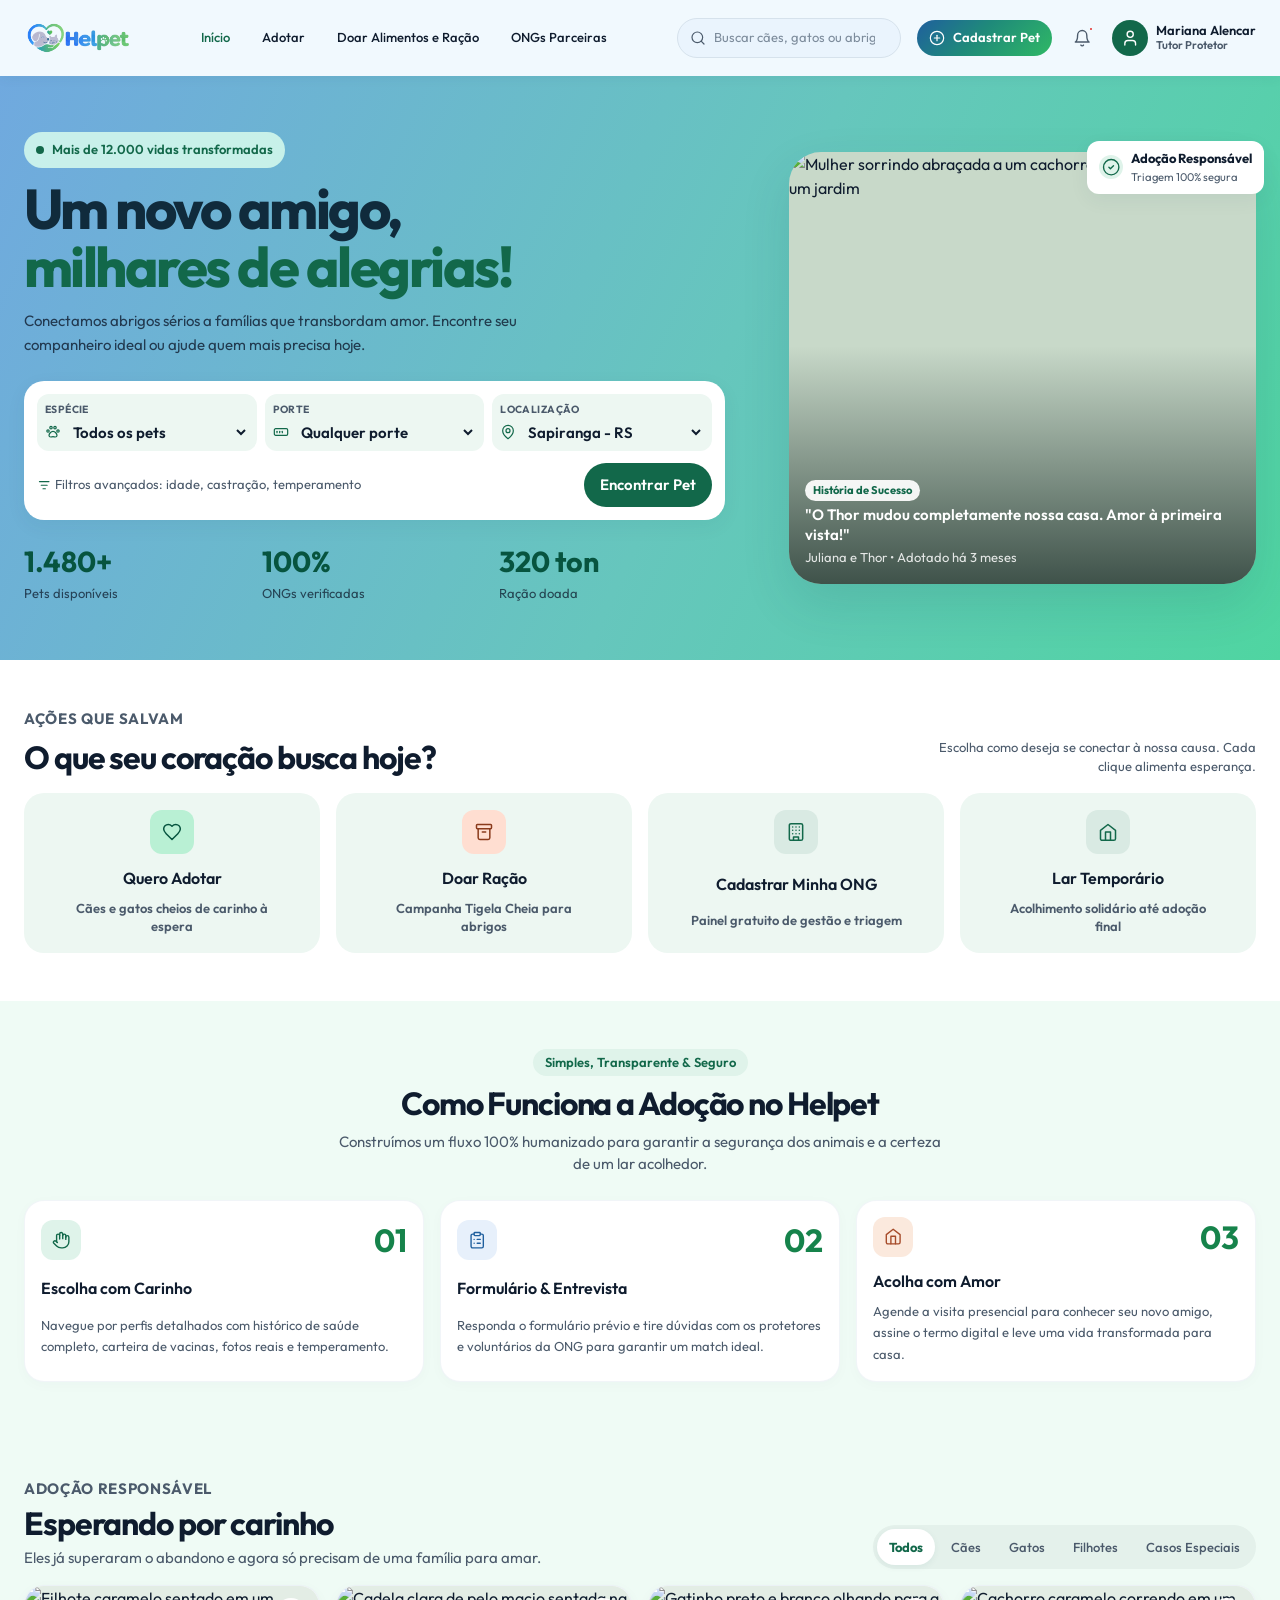
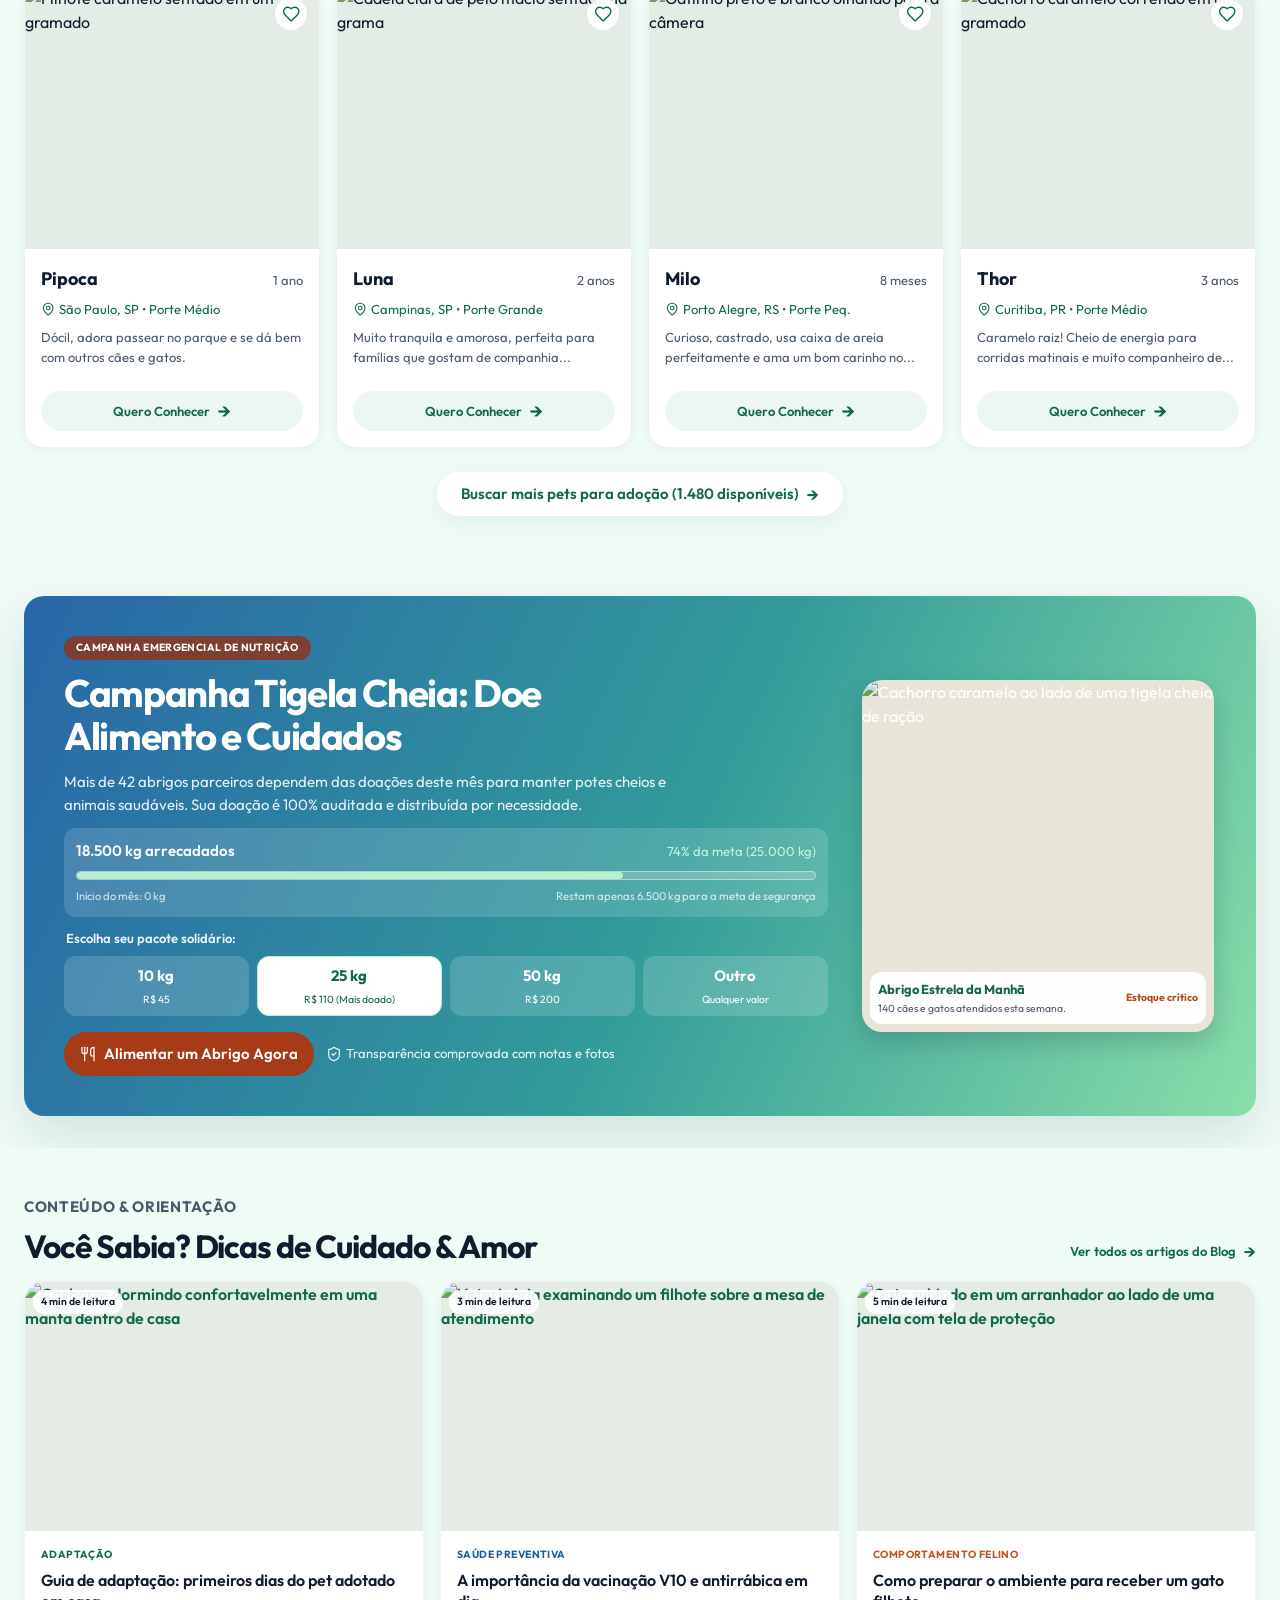
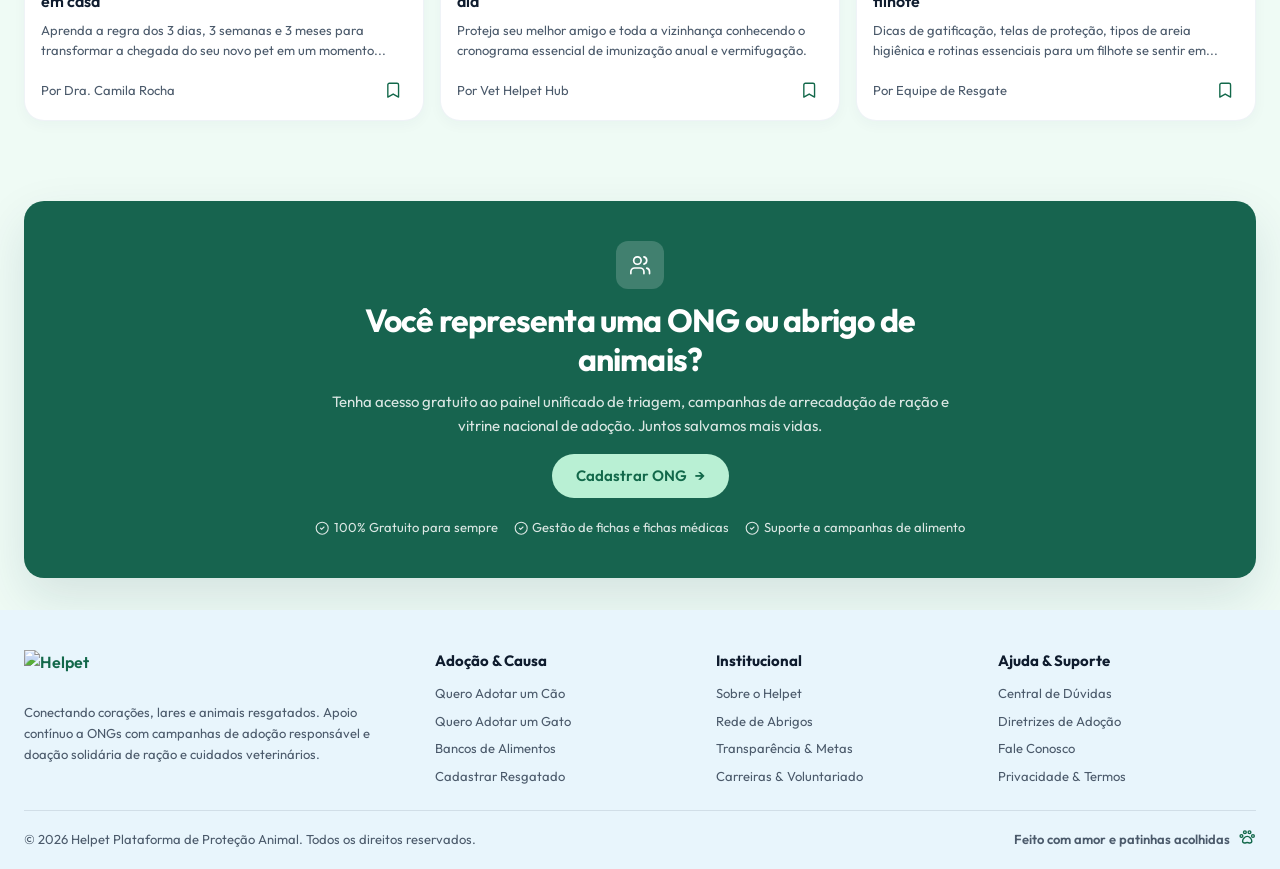
==== commit f08ce3b6: "Merge pull request #4 from guh-okin/feature-CadPetDoaLog Feature cad pet doa log" ====
--- a/index.html
+++ b/index.html
@@ -22,9 +22,9 @@
 
       <nav class="header__nav" aria-label="Navegação principal">
         <a href="index.html" aria-current="page">Início</a>
-        <a href="#pets">Adotar</a>
-        <a href="#campanha">Doar Alimentos e Ração</a>
-        <a href="#ongs">ONGs Parceiras</a>
+        <a href="pet.html">Adotar</a>
+        <a href="doacao.html">Doar Alimentos e Ração</a>
+        <a href="ongs.html">ONGs Parceiras</a>
       </nav>
 
       <form class="header__search" role="search" action="#">
@@ -186,13 +186,7 @@
                 </div>
               </details>
 
-              <button class="home-btn home-btn--search" type="submit">
-                <svg viewBox="0 0 24 24" aria-hidden="true">
-                  <circle cx="11" cy="11" r="8"></circle>
-                  <path d="m21 21-4.3-4.3"></path>
-                </svg>
-                Encontrar Pet
-              </button>
+              <a class="home-btn home-btn--search" href="catalogo.html">Encontrar Pet</a>
             </div>
           </form>
 
@@ -217,7 +211,7 @@
 
         <div class="hero__visual">
           <figure class="hero__photo">
-            <img src="img/" alt="Mulher sorrindo abraçada a um cachorro golden retriever em um jardim">
+            <img src="img/hero-juliana-thor.jpg" alt="Mulher sorrindo abraçada a um cachorro golden retriever em um jardim">
             <figcaption class="hero__photo-caption">
               <strong>História de Sucesso</strong>
               <p>"O Thor mudou completamente nossa casa. Amor à primeira vista!"</p>
@@ -252,7 +246,7 @@
         </div>
 
         <div class="quick-access__grid">
-          <a class="quick-card" href="#pets">
+          <a class="quick-card" href="catalogo.html">
             <span class="quick-card__icon quick-card__icon--green">
               <svg viewBox="0 0 24 24" aria-hidden="true">
                 <path d="M19 14c1.5-1.5 3-3.2 3-5.5A5.5 5.5 0 0 0 16.5 3c-1.8 0-3 .5-4.5 2-1.5-1.5-2.7-2-4.5-2A5.5 5.5 0 0 0 2 8.5c0 2.3 1.5 4 3 5.5l7 7z"></path>
@@ -262,7 +256,7 @@
             <span>Cães e gatos cheios de carinho à espera</span>
           </a>
 
-          <a class="quick-card" href="#campanha">
+          <a class="quick-card" href="doacao.html">
             <span class="quick-card__icon quick-card__icon--orange">
               <svg viewBox="0 0 24 24" aria-hidden="true">
                 <rect x="3" y="3" width="18" height="5" rx="1"></rect>
@@ -274,7 +268,7 @@
             <span>Campanha Tigela Cheia para abrigos</span>
           </a>
 
-          <a class="quick-card" href="#ongs">
+          <a class="quick-card" href="#cadastro-ong">
             <span class="quick-card__icon quick-card__icon--mint">
               <svg viewBox="0 0 24 24" aria-hidden="true">
                 <rect x="4" y="2" width="16" height="20" rx="2"></rect>
@@ -409,7 +403,7 @@
                 São Paulo, SP &bull; Porte Médio
               </p>
               <p class="pet-card__description">Dócil, adora passear no parque e se dá bem com outros cães e gatos.</p>
-              <a class="pet-card__link" href="#">Quero Conhecer <span>&rarr;</span></a>
+              <a class="pet-card__link" href="pet.html">Quero Conhecer <span>&rarr;</span></a>
             </div>
           </article>
 
@@ -435,7 +429,7 @@
                 Campinas, SP &bull; Porte Grande
               </p>
               <p class="pet-card__description">Muito tranquila e amorosa, perfeita para famílias que gostam de companhia...</p>
-              <a class="pet-card__link" href="#">Quero Conhecer <span>&rarr;</span></a>
+              <a class="pet-card__link" href="pet.html">Quero Conhecer <span>&rarr;</span></a>
             </div>
           </article>
 
@@ -461,7 +455,7 @@
                 Porto Alegre, RS &bull; Porte Peq.
               </p>
               <p class="pet-card__description">Curioso, castrado, usa caixa de areia perfeitamente e ama um bom carinho no...</p>
-              <a class="pet-card__link" href="#">Quero Conhecer <span>&rarr;</span></a>
+              <a class="pet-card__link" href="pet.html">Quero Conhecer <span>&rarr;</span></a>
             </div>
           </article>
 
@@ -487,13 +481,13 @@
                 Curitiba, PR &bull; Porte Médio
               </p>
               <p class="pet-card__description">Caramelo raiz! Cheio de energia para corridas matinais e muito companheiro de...</p>
-              <a class="pet-card__link" href="#">Quero Conhecer <span>&rarr;</span></a>
+              <a class="pet-card__link" href="pet.html">Quero Conhecer <span>&rarr;</span></a>
             </div>
           </article>
         </div>
 
         <div class="pets-section__more">
-          <a class="home-btn home-btn--more" href="#">Buscar mais pets para adoção (1.480 disponíveis) <span>&rarr;</span></a>
+          <a class="home-btn home-btn--more" href="catalogo.html">Buscar mais pets para adoção (1.480 disponíveis) <span>&rarr;</span></a>
         </div>
       </div>
     </section>
@@ -560,14 +554,14 @@
               </fieldset>
 
               <div class="campaign__actions">
-                <button class="home-btn home-btn--donate" type="submit">
+                <a class="home-btn home-btn--donate" href="doacao.html">
                   <svg viewBox="0 0 24 24" aria-hidden="true">
                     <path d="M3 2v7c0 1.1.9 2 2 2h4a2 2 0 0 0 2-2V2"></path>
                     <path d="M7 2v20"></path>
                     <path d="M21 15V2a5 5 0 0 0-5 5v6c0 1.1.9 2 2 2h3zm0 0v7"></path>
                   </svg>
                   Alimentar um Abrigo Agora
-                </button>
+                </a>
                 <span class="campaign__secure">
                   <svg viewBox="0 0 24 24" aria-hidden="true">
                     <path d="M20 13c0 5-3.5 7.5-7.66 8.95a1 1 0 0 1-.67-.01C7.5 20.5 4 18 4 13V6a1 1 0 0 1 1-1c2 0 4.5-1.2 6.24-2.72a1.17 1.17 0 0 1 1.52 0C14.51 3.81 17 5 19 5a1 1 0 0 1 1 1z"></path>
--- a/estilo/style.css
+++ b/estilo/style.css
@@ -43,7 +43,7 @@
   --shadow-card: 0 20px 50px rgba(15, 60, 80, 0.12);
   --shadow-soft: 0 6px 20px rgba(15, 60, 80, 0.06);
 
-  --container: 76rem;
+  --container: 100rem;
 }
 
 *,
@@ -102,6 +102,10 @@
 button,
 input {
   font: inherit;
+}
+
+button{
+  all: unset;
 }
 
 :focus-visible {
@@ -1690,17 +1694,37 @@
 }
 
 .pet-filters {
-  display: flex;
-  flex-wrap: wrap;
-  align-items: center;
-  gap: var(--space-1);
-  padding: var(--space-1);
-  background: #e4f1eb;
-  border-radius: var(--radius-pill);
+    display: flex;
+    flex-direction: row;
+    flex-wrap: nowrap;
+    align-items: center;
+    justify-content: center;
+    gap: var(--space-1);
+    padding: var(--space-1);
+    background: #e4f1eb;
+    border-radius: var(--radius-pill);
+    width: fit-content;
+}
+
+.pet-filters {
+    display: flex !important;
+    flex-direction: row !important;
+    flex-wrap: nowrap !important;
+    align-items: center !important;
+    justify-content: center;
+    width: max-content !important;
+    height: auto !important;
+}
+
+.pet-filter {
+    display: inline-flex !important;
+    flex-shrink: 0;
+    width: auto !important;
 }
 
 .pet-filter {
   display: inline-flex;
+  flex-direction: row;
   align-items: center;
   justify-content: center;
   min-height: 2.25rem;
@@ -3829,3 +3853,1619 @@
     padding: var(--space-3);
   }
 }
+
+.page-light {
+  background: #f5f9fc
+}
+
+.nav a.is-active {
+  color: var(--green-800);
+  border-color: var(--green-800);
+  font-weight: 700
+}
+
+.page-wrap {
+  max-width: 1248px;
+  margin: 0 auto;
+  padding: 16px 24px 80px
+}
+
+.btn--amber {
+  background: #c4752f;
+  color: #fff
+}
+
+.btn--amber:hover {
+  background: #a85f20
+}
+
+.btn--indigo {
+  background: #4a5aa8;
+  color: #fff
+}
+
+.btn--indigo:hover {
+  background: #3b4a90
+}
+
+.btn--block {
+  width: 100%;
+  padding: 16px
+}
+
+.btn--sky {
+  background: #e3f1fb;
+  color: var(--green-800);
+  width: 100%;
+  padding: 11px
+}
+
+.btn--sky:hover {
+  background: #d2e8f7
+}
+
+.inp {
+  display: block;
+  width: 100%;
+  background: #e8f1f5;
+  border: 1px solid transparent;
+  border-radius: 12px;
+  padding: 12px 14px;
+  font-size: 12px;
+  outline: 0;
+  margin-top: 6px
+}
+
+.inp:focus {
+  border-color: var(--green-700);
+  background: #fff
+}
+
+.inp[aria-invalid="true"] {
+  border-color: #c0392b;
+  background: #fff4f2
+}
+
+/* ---------- CATÁLOGO ---------- */
+.cat-hero {
+  display: grid;
+  grid-template-columns: 1fr 380px;
+  border-radius: 20px;
+  overflow: hidden;
+  background: linear-gradient(135deg, #2b5d9e 0%, #5fa8a0 62%, #8fd4b4 100%);
+  min-height: 248px;
+  margin-bottom: 36px
+}
+
+.cat-hero__text {
+  padding: 60px 36px 36px
+}
+
+.cat-hero h1 {
+  font-size: clamp(28px, 3.4vw, 38px);
+  font-weight: 700;
+  letter-spacing: -.02em;
+  color: #0c2a2a;
+  line-height: 1.15
+}
+
+.cat-hero h1 span {
+  color: var(--green-800)
+}
+
+.cat-hero p {
+  margin-top: 12px;
+  max-width: 520px;
+  font-size: 14px;
+  color: #13363a
+}
+
+.cat-hero__img {
+  position: relative;
+  background: #a8cfc0
+}
+
+.cat-hero__img img {
+  width: 100%;
+  height: 100%;
+  object-fit: cover
+}
+
+.cat-layout {
+  display: grid;
+  grid-template-columns: 272px 1fr;
+  gap: 36px;
+  align-items: start
+}
+
+.filters {
+  background: #fff;
+  border-radius: 18px;
+  padding: 24px;
+  box-shadow: var(--shadow)
+}
+
+.filters__head {
+  display: flex;
+  justify-content: space-between;
+  align-items: center;
+  margin-bottom: 22px
+}
+
+.filters__head h2 {
+  font-size: 17px;
+  font-weight: 600
+}
+
+.filters__clear {
+  font-size: 11px;
+  color: var(--muted)
+}
+
+.filters__clear:hover {
+  color: var(--green-800);
+  text-decoration: underline
+}
+
+.fgroup {
+  border: 0;
+  margin-bottom: 22px;
+  display: flex;
+  flex-direction: column;
+  gap: 8px;
+  min-width: 0
+}
+
+.flabel {
+  font-size: 13px;
+  font-weight: 600;
+  margin-bottom: 2px;
+  padding: 0
+}
+
+.finput {
+  display: flex;
+  align-items: center;
+  gap: 8px;
+  background: #e8f1f5;
+  border-radius: 999px;
+  padding: 0 14px;
+  color: var(--muted);
+  font-size: 12px
+}
+
+.finput input,
+.finput select {
+  flex: 1;
+  border: 0;
+  background: none;
+  outline: 0;
+  padding: 11px 0;
+  font-size: 12px;
+  color: var(--text);
+  min-width: 0;
+  cursor: pointer
+}
+
+.finput input {
+  cursor: text
+}
+
+.finput:focus-within {
+  box-shadow: 0 0 0 2px var(--green-700)
+}
+
+.chk {
+  display: flex;
+  align-items: center;
+  gap: 8px;
+  font-size: 12px;
+  cursor: pointer;
+  padding: 2px 0
+}
+
+.chk input {
+  appearance: none;
+  -webkit-appearance: none;
+  width: 16px;
+  height: 16px;
+  flex: none;
+  border: 1.5px solid #9bb3a8;
+  border-radius: 3px;
+  background: #fff;
+  display: grid;
+  place-content: center;
+  cursor: pointer
+}
+
+.chk input:checked {
+  background: var(--green-700);
+  border-color: var(--green-700)
+}
+
+.chk input:checked::after {
+  content: "";
+  width: 8px;
+  height: 4px;
+  border: 2px solid #fff;
+  border-top: 0;
+  border-right: 0;
+  transform: rotate(-45deg) translate(1px, -1px)
+}
+
+.pills2 {
+  display: grid;
+  grid-template-columns: 1fr 1fr;
+  gap: 8px
+}
+
+.chk--pill {
+  background: #e8f1f5;
+  border-radius: 10px;
+  padding: 9px 10px
+}
+
+.chk--pill input {
+  border-radius: 3px
+}
+
+.seg {
+  display: flex;
+  background: #e8f1f5;
+  border-radius: 999px;
+  padding: 3px
+}
+
+.seg label {
+  flex: 1;
+  position: relative
+}
+
+.seg input {
+  position: absolute;
+  opacity: 0;
+  inset: 0
+}
+
+.seg span {
+  display: block;
+  text-align: center;
+  padding: 6px 4px;
+  border-radius: 999px;
+  font-size: 11px;
+  font-weight: 500;
+  cursor: pointer;
+  white-space: nowrap
+}
+
+.seg input:checked+span {
+  background: #fff;
+  color: var(--green-800);
+  font-weight: 700;
+  box-shadow: 0 1px 3px rgba(0, 0, 0, .12)
+}
+
+.seg input:focus-visible+span {
+  outline: 3px solid #4a90e2
+}
+
+.togs {
+  display: flex;
+  flex-wrap: wrap;
+  gap: 6px
+}
+
+.tog {
+  position: relative
+}
+
+.tog input {
+  position: absolute;
+  opacity: 0;
+  inset: 0;
+  cursor: pointer
+}
+
+.tog span {
+  display: block;
+  padding: 5px 12px;
+  border-radius: 999px;
+  background: #e8f1f5;
+  font-size: 11px;
+  font-weight: 600;
+  cursor: pointer;
+  transition: background .15s
+}
+
+.tog input:checked+span {
+  background: var(--green-800);
+  color: #fff
+}
+
+.tog--mint input:checked+span {
+  background: #a8f0cf;
+  color: var(--green-900)
+}
+
+.tog input:focus-visible+span {
+  outline: 3px solid #4a90e2
+}
+
+.filters__apply {
+  width: 100%;
+  padding: 15px;
+  margin-top: 6px;
+  border-radius: 14px
+}
+
+.results {
+  min-width: 0
+}
+
+.results__bar {
+  background: #fff;
+  border-radius: 16px;
+  padding: 14px 20px;
+  display: flex;
+  justify-content: space-between;
+  align-items: center;
+  gap: 12px;
+  margin-bottom: 24px;
+  box-shadow: var(--shadow)
+}
+
+.results__bar h2 {
+  font-size: 20px;
+  font-weight: 600
+}
+
+.results__bar b {
+  color: var(--green-800);
+  font-weight: 600
+}
+
+.sort {
+  display: flex;
+  align-items: center;
+  gap: 8px;
+  font-size: 11px;
+  color: var(--muted)
+}
+
+.sort select {
+  background: #e8f1f5;
+  border: 0;
+  border-radius: 10px;
+  padding: 9px 12px;
+  font-size: 12px;
+  color: var(--text);
+  cursor: pointer;
+  min-width: 190px
+}
+
+.pgrid {
+  display: grid;
+  grid-template-columns: repeat(3, 1fr);
+  gap: 24px;
+  align-items: start
+}
+
+.pcard {
+  background: #fff;
+  border-radius: 16px;
+  overflow: hidden;
+  box-shadow: var(--shadow);
+  transition: transform .2s, box-shadow .2s
+}
+
+.pcard:hover {
+  transform: translateY(-3px);
+  box-shadow: 0 10px 24px rgba(15, 92, 63, .14)
+}
+
+.pcard__img {
+  position: relative;
+  aspect-ratio: 1/.74;
+  background: linear-gradient(135deg, #d2e7dc, #e8f1f5);
+  overflow: hidden
+}
+
+.pcard__img img {
+  width: 100%;
+  height: 100%;
+  object-fit: cover;
+  transition: transform .4s
+}
+
+.pcard:hover .pcard__img img {
+  transform: scale(1.04)
+}
+
+.pcard__body {
+  padding: 16px
+}
+
+.pcard__title {
+  display: flex;
+  justify-content: space-between;
+  align-items: center;
+  gap: 8px
+}
+
+.pcard__title h3 {
+  font-size: 18px;
+  font-weight: 600
+}
+
+.tag {
+  background: #eaeff2;
+  border-radius: 6px;
+  padding: 3px 9px;
+  font-size: 10px;
+  font-weight: 600;
+  color: #4a5a62
+}
+
+.pcard__info {
+  font-size: 12px;
+  color: #4a5a52;
+  margin: 6px 0 4px
+}
+
+.pcard__loc {
+  font-size: 11px;
+  color: var(--muted);
+  margin-bottom: 14px
+}
+
+.pcard__loc i {
+  font-style: normal;
+  color: #b15a1c
+}
+
+.pager {
+  display: flex;
+  justify-content: space-between;
+  align-items: center;
+  background: #fff;
+  border-radius: 16px;
+  padding: 14px 20px;
+  margin-top: 36px;
+  box-shadow: var(--shadow)
+}
+
+.pager[hidden] {
+  display: none
+}
+
+.pager__nav {
+  background: #e8f1f5;
+  color: var(--green-800);
+  font-weight: 600;
+  font-size: 12px;
+  padding: 9px 16px;
+  border-radius: 999px
+}
+
+.pager__nav:disabled {
+  opacity: .4;
+  cursor: not-allowed
+}
+
+.pager__nav:not(:disabled):hover {
+  background: #d5e7ef
+}
+
+.pager__pages {
+  display: flex;
+  gap: 6px;
+  align-items: center
+}
+
+.pager__pages button {
+  width: 36px;
+  height: 36px;
+  border-radius: 50%;
+  font-size: 12px;
+  font-weight: 600;
+  background: #e8f1f5
+}
+
+.pager__pages button:hover {
+  background: #d5e7ef
+}
+
+.pager__pages button[aria-current="page"] {
+  background: var(--green-700);
+  color: #fff
+}
+
+.pager__pages span {
+  padding: 0 6px;
+  color: var(--muted)
+}
+
+.donate-banner {
+  display: flex;
+  align-items: center;
+  gap: 18px;
+  margin-top: 24px;
+  padding: 22px 24px;
+  border-radius: 18px;
+  background: linear-gradient(90deg, #dfe3fb 0%, #ececec 50%, #fde2d0 100%)
+}
+
+.donate-banner__icon {
+  width: 48px;
+  height: 48px;
+  border-radius: 50%;
+  background: #fff;
+  display: grid;
+  place-items: center;
+  font-size: 22px;
+  flex: none
+}
+
+.donate-banner h3 {
+  font-size: 17px;
+  font-weight: 600
+}
+
+.donate-banner p {
+  font-size: 12px;
+  color: #4a5a62;
+  max-width: 560px
+}
+
+.donate-banner div {
+  flex: 1
+}
+
+.donate-banner .btn {
+  flex: none
+}
+
+/* ---------- DOAÇÃO ---------- */
+.don-hero {
+  background: linear-gradient(180deg, #2b5d9e -20%, #5fa8a0 55%, #a8e6c2 100%);
+  padding: 28px 0 92px
+}
+
+.don-hero__grid {
+  max-width: 1400px;
+  margin: 0 auto;
+  padding: 0 64px;
+  display: grid;
+  grid-template-columns: 1fr auto;
+  gap: 24px
+}
+
+.don-tabs {
+  display: inline-flex;
+  background: rgba(255, 255, 255, .45);
+  padding: 4px;
+  border-radius: 999px;
+  gap: 4px
+}
+
+.don-tab {
+  padding: 10px 20px;
+  border-radius: 999px;
+  font-size: 12px;
+  font-weight: 600;
+  color: var(--green-900);
+  transition: background .2s
+}
+
+.don-tab.is-active {
+  background: var(--green-800);
+  color: #fff
+}
+
+.don-hero h1 {
+  font-size: clamp(28px, 3.4vw, 38px);
+  line-height: 1.15;
+  font-weight: 700;
+  letter-spacing: -.02em;
+  margin: 48px 0 14px;
+  color: #0b2a2a
+}
+
+.don-hero h1 span {
+  color: var(--green-800)
+}
+
+.don-hero p {
+  max-width: 540px;
+  font-size: 15px;
+  color: #12363a;
+  line-height: 1.6
+}
+
+.don-hero__side {
+  display: flex;
+  flex-direction: column;
+  justify-content: space-between;
+  align-items: flex-end;
+  gap: 24px
+}
+
+.don-pill {
+  background: #fff;
+  border-radius: 999px;
+  padding: 8px 16px;
+  font-size: 10px;
+  display: inline-flex;
+  align-items: center;
+  gap: 8px;
+  color: #3d4d45
+}
+
+.don-pill b {
+  color: var(--green-800)
+}
+
+.don-proof {
+  background: #fff;
+  border-radius: 16px;
+  padding: 12px 20px 12px 14px;
+  display: flex;
+  align-items: center;
+  gap: 12px;
+  box-shadow: 0 8px 20px rgba(0, 50, 60, .15)
+}
+
+.don-proof strong {
+  display: block;
+  font-size: 13px
+}
+
+.don-proof small {
+  font-size: 10px;
+  color: var(--muted)
+}
+
+.avatars {
+  display: flex
+}
+
+.avatars i {
+  width: 34px;
+  height: 34px;
+  border-radius: 50%;
+  display: grid;
+  place-items: center;
+  font-size: 10px;
+  font-style: normal;
+  font-weight: 700;
+  color: var(--green-900);
+  border: 2px solid #fff;
+  margin-left: -8px
+}
+
+.avatars i:first-child {
+  margin-left: 0
+}
+
+.don-wrap {
+  max-width: 1248px;
+  margin: 0 auto;
+  padding: 0 24px 80px
+}
+
+.sim {
+  background: #fff;
+  border-radius: 26px;
+  padding: 32px 36px 40px;
+  margin-top: -52px;
+  position: relative;
+  box-shadow: 0 10px 30px rgba(15, 60, 80, .1)
+}
+
+.sim h2 {
+  font-size: 17px;
+  font-weight: 600;
+  display: flex;
+  align-items: center;
+  gap: 12px;
+  margin-bottom: 22px
+}
+
+.ico-sq {
+  width: 34px;
+  height: 34px;
+  border-radius: 10px;
+  background: var(--mint-200);
+  color: var(--green-800);
+  display: grid;
+  place-items: center;
+  font-size: 14px;
+  flex: none
+}
+
+.ico-sq--lg {
+  width: 42px;
+  height: 42px;
+  font-size: 18px
+}
+
+.sim__grid {
+  display: grid;
+  grid-template-columns: 1.6fr 1fr;
+  gap: 36px;
+  align-items: start
+}
+
+.sim__label {
+  font-size: 11px;
+  margin-bottom: 10px
+}
+
+.kgs {
+  display: flex;
+  gap: 10px;
+  flex-wrap: wrap;
+  align-items: center
+}
+
+.kg {
+  background: #e8f1f5;
+  border-radius: 12px;
+  padding: 9px 14px;
+  text-align: left;
+  display: flex;
+  flex-direction: column;
+  transition: background .2s, transform .15s
+}
+
+.kg strong {
+  font-size: 14px;
+  font-weight: 600
+}
+
+.kg small {
+  font-size: 10px;
+  color: var(--muted)
+}
+
+.kg:hover {
+  background: #d7e8ef
+}
+
+.kg.is-active {
+  background: var(--green-800);
+  color: #fff;
+  padding: 12px 28px;
+  transform: none
+}
+
+.kg.is-active small {
+  color: rgba(255, 255, 255, .85)
+}
+
+.impact {
+  display: flex;
+  gap: 14px;
+  align-items: center;
+  background: var(--mint-100);
+  border-radius: 16px;
+  padding: 18px 20px;
+  margin-top: 22px
+}
+
+.impact__icon {
+  width: 40px;
+  height: 40px;
+  border-radius: 50%;
+  background: var(--green-800);
+  color: #fff;
+  display: grid;
+  place-items: center;
+  font-size: 20px;
+  flex: none
+}
+
+.impact small {
+  font-size: 9px;
+  letter-spacing: .06em;
+  color: var(--green-800);
+  font-weight: 600
+}
+
+.impact h3 {
+  font-size: 16px;
+  font-weight: 600;
+  line-height: 1.3;
+  margin: 2px 0
+}
+
+.impact p {
+  font-size: 11px;
+  color: var(--muted)
+}
+
+.goal {
+  background: #e8f4fb;
+  border-radius: 16px;
+  padding: 22px 20px
+}
+
+.goal__top {
+  display: flex;
+  justify-content: space-between;
+  align-items: center;
+  font-size: 12px;
+  margin-bottom: 18px;
+  gap: 8px
+}
+
+.goal__top span {
+  background: var(--green-800);
+  color: #fff;
+  border-radius: 999px;
+  padding: 3px 10px;
+  font-size: 10px;
+  font-weight: 600
+}
+
+.goal__bar {
+  height: 8px;
+  background: #c4dff0;
+  border-radius: 999px;
+  overflow: hidden
+}
+
+.goal__fill {
+  height: 100%;
+  width: 0;
+  background: var(--green-800);
+  border-radius: 999px;
+  transition: width 1.2s cubic-bezier(.2, .8, .2, 1)
+}
+
+.goal__nums {
+  display: flex;
+  justify-content: space-between;
+  font-size: 11px;
+  margin-top: 12px;
+  color: #3d4d45
+}
+
+.don-section {
+  margin-top: 64px
+}
+
+.don-h2 {
+  font-size: 24px;
+  font-weight: 600;
+  letter-spacing: -.01em;
+  display: flex;
+  align-items: center;
+  gap: 10px
+}
+
+.cats {
+  display: grid;
+  grid-template-columns: repeat(4, 1fr);
+  gap: 24px;
+  margin-top: 24px
+}
+
+.dcat {
+  background: #fff;
+  border-radius: 18px;
+  padding: 16px;
+  box-shadow: var(--shadow);
+  display: flex;
+  flex-direction: column
+}
+
+.dcat__img {
+  aspect-ratio: 1/.72;
+  border-radius: 12px;
+  overflow: hidden;
+  background: linear-gradient(135deg, #e8dcc8, #f3ece0);
+  position: relative
+}
+
+.dcat__img img {
+  width: 100%;
+  height: 100%;
+  object-fit: cover
+}
+
+.dcat h3 {
+  font-size: 16px;
+  font-weight: 600;
+  margin: 14px 0 6px;
+  color: var(--text)
+}
+
+.dcat p {
+  font-size: 11px;
+  color: var(--muted);
+  margin-bottom: 14px;
+  min-height: 48px
+}
+
+.opt {
+  display: flex;
+  align-items: center;
+  gap: 8px;
+  background: #eef6f3;
+  border-radius: 999px;
+  padding: 9px 12px;
+  font-size: 11px;
+  margin-bottom: 8px;
+  cursor: pointer;
+  transition: background .15s
+}
+
+.opt:hover {
+  background: #e0eee8
+}
+
+.opt input {
+  accent-color: var(--c);
+  flex: none
+}
+
+.opt span {
+  flex: 1;
+  min-width: 0
+}
+
+.opt b {
+  color: var(--c);
+  font-size: 10px;
+  white-space: nowrap
+}
+
+.dcat__add {
+  background: var(--c);
+  color: #fff;
+  width: 100%;
+  margin-top: auto;
+  padding: 12px;
+  border-radius: 12px;
+  font-size: 12px
+}
+
+.dcat__add:hover {
+  filter: brightness(1.1)
+}
+
+.pix {
+  margin-top: 28px;
+  border-radius: 24px;
+  background: linear-gradient(120deg, #2b5d9e 0%, #5fa8a0 55%, #9be3b4 100%);
+  padding: 44px 40px;
+  display: grid;
+  grid-template-columns: 1fr 440px;
+  gap: 32px;
+  align-items: center;
+  color: #fff
+}
+
+.pix h2 {
+  font-size: 22px;
+  font-weight: 600;
+  margin-bottom: 6px
+}
+
+.pix p {
+  font-size: 12px;
+  max-width: 520px;
+  color: rgba(255, 255, 255, .9)
+}
+
+.pix__key {
+  display: flex;
+  gap: 12px;
+  margin-top: 18px;
+  flex-wrap: wrap
+}
+
+.pix__cnpj {
+  background: #fff;
+  color: #5b6b63;
+  border-radius: 999px;
+  padding: 10px 18px;
+  font-size: 12px;
+  display: inline-flex;
+  align-items: center;
+  gap: 6px
+}
+
+.pix__cnpj b {
+  color: var(--text)
+}
+
+.pix .btn {
+  padding: 10px 18px;
+  font-size: 12px
+}
+
+.ledger {
+  background: #fff;
+  color: var(--text);
+  border-radius: 16px;
+  padding: 20px 22px
+}
+
+.ledger__head {
+  display: flex;
+  justify-content: space-between;
+  font-size: 12px;
+  margin-bottom: 14px;
+  gap: 8px
+}
+
+.ledger__head span {
+  color: var(--green-800);
+  font-weight: 600;
+  font-size: 11px
+}
+
+.ledger dl div {
+  display: flex;
+  justify-content: space-between;
+  font-size: 11px;
+  padding: 6px 0;
+  gap: 8px
+}
+
+.ledger dt {
+  color: var(--muted)
+}
+
+.ledger dd {
+  font-weight: 600
+}
+
+.nfe {
+  color: #2a5db8;
+  text-decoration: underline
+}
+
+.rust {
+  color: var(--rust)
+}
+
+.crit-head {
+  display: flex;
+  justify-content: space-between;
+  align-items: flex-end;
+  gap: 16px
+}
+
+.crit-head p {
+  font-size: 12px;
+  margin-top: 4px
+}
+
+.red-dot {
+  width: 10px;
+  height: 10px;
+  border-radius: 50%;
+  background: #b91c1c;
+  display: inline-block
+}
+
+.crits {
+  display: grid;
+  grid-template-columns: repeat(3, 1fr);
+  gap: 24px;
+  margin-top: 22px
+}
+
+.crit {
+  position: relative;
+  overflow: hidden;
+  background: #fff;
+  border-radius: 20px;
+  padding: 22px 24px;
+  box-shadow: var(--shadow)
+}
+
+.crit::before {
+  content: "";
+  position: absolute;
+  top: -70px;
+  right: -60px;
+  width: 190px;
+  height: 190px;
+  border-radius: 50%;
+  background: var(--bg)
+}
+
+.crit>* {
+  position: relative
+}
+
+.crit__pets {
+  position: absolute;
+  top: 22px;
+  right: 24px;
+  font-weight: 700;
+  font-size: 15px;
+  color: var(--c);
+  opacity: .7
+}
+
+.crit__pets small {
+  font-size: 9px;
+  font-weight: 500;
+  margin-left: 2px
+}
+
+.tagc {
+  display: inline-block;
+  background: #fde0dd;
+  color: #b91c1c;
+  font-size: 9px;
+  font-weight: 700;
+  letter-spacing: .03em;
+  padding: 2px 9px;
+  border-radius: 999px
+}
+
+.tagc--amber {
+  background: #fdeede;
+  color: #8a4b12
+}
+
+.crit h3 {
+  font-size: 17px;
+  font-weight: 600;
+  margin-top: 6px
+}
+
+.crit__loc {
+  font-size: 11px;
+  color: var(--muted);
+  margin: 2px 0 14px
+}
+
+.level {
+  background: #f1f6f8;
+  border-radius: 12px;
+  padding: 12px 14px
+}
+
+.level div {
+  display: flex;
+  justify-content: space-between;
+  font-size: 11px;
+  margin-bottom: 8px
+}
+
+.level b {
+  color: var(--c)
+}
+
+.level i {
+  display: block;
+  height: 8px;
+  background: #dde6ec;
+  border-radius: 999px;
+  overflow: hidden
+}
+
+.level u {
+  display: block;
+  height: 100%;
+  background: var(--c);
+  border-radius: 999px
+}
+
+.level small {
+  display: block;
+  font-size: 10px;
+  color: #4a5a62;
+  margin-top: 8px
+}
+
+.crit__btn {
+  background: var(--c);
+  color: #fff;
+  width: 100%;
+  margin-top: 14px;
+  padding: 12px;
+  border-radius: 12px;
+  font-size: 12px
+}
+
+.crit__btn:hover {
+  filter: brightness(1.1)
+}
+
+.checkout {
+  display: grid;
+  grid-template-columns: 1.35fr 1fr;
+  gap: 28px;
+  margin-top: 64px;
+  align-items: start
+}
+
+.logi,
+.summary {
+  background: #fff;
+  border-radius: 22px;
+  padding: 28px;
+  box-shadow: var(--shadow)
+}
+
+.logi__head {
+  display: flex;
+  gap: 12px;
+  align-items: center;
+  margin-bottom: 20px
+}
+
+.logi__head h2 {
+  font-size: 18px;
+  font-weight: 600
+}
+
+.logi__head p {
+  font-size: 11px;
+  color: var(--muted)
+}
+
+.delivs {
+  display: grid;
+  grid-template-columns: 1fr 1fr;
+  gap: 12px;
+  margin-bottom: 22px
+}
+
+.deliv {
+  background: #e1eef5;
+  border-radius: 12px;
+  padding: 14px 16px;
+  text-align: left;
+  display: flex;
+  flex-direction: column;
+  gap: 4px;
+  transition: background .2s, color .2s
+}
+
+.deliv strong {
+  font-size: 12px;
+  font-weight: 600
+}
+
+.deliv small {
+  font-size: 10px;
+  color: var(--muted)
+}
+
+.deliv:hover {
+  background: #d3e6f0
+}
+
+.deliv.is-active {
+  background: var(--green-800);
+  color: #fff
+}
+
+.deliv.is-active small {
+  color: rgba(255, 255, 255, .85)
+}
+
+.lf {
+  display: block;
+  font-size: 10px;
+  font-weight: 600;
+  margin-bottom: 16px
+}
+
+.row {
+  display: grid;
+  grid-template-columns: 1fr 1fr;
+  gap: 16px
+}
+
+.row--addr {
+  grid-template-columns: 1.8fr 1fr
+}
+
+.hint {
+  font-size: 11px;
+  color: var(--muted)
+}
+
+.summary__head {
+  display: flex;
+  justify-content: space-between;
+  align-items: center;
+  padding-bottom: 14px;
+  border-bottom: 1px solid #e4ecef;
+  margin-bottom: 14px
+}
+
+.summary__head h2 {
+  font-size: 16px;
+  font-weight: 600
+}
+
+.summary__head button {
+  font-size: 11px;
+  color: var(--muted)
+}
+
+.summary__head button:hover {
+  color: var(--green-800);
+  text-decoration: underline
+}
+
+.items {
+  display: flex;
+  flex-direction: column;
+  gap: 8px;
+  margin-bottom: 16px;
+  min-height: 28px
+}
+
+.items li {
+  display: flex;
+  align-items: center;
+  gap: 8px;
+  font-size: 11px
+}
+
+.items li::before {
+  content: "";
+  width: 6px;
+  height: 6px;
+  border-radius: 50%;
+  background: var(--green-700);
+  flex: none
+}
+
+.items li span {
+  flex: 1
+}
+
+.items li b {
+  font-weight: 600;
+  font-size: 12px
+}
+
+.items li button {
+  color: var(--muted);
+  font-size: 14px;
+  line-height: 1;
+  padding: 0 2px
+}
+
+.items li button:hover {
+  color: #b91c1c
+}
+
+.items .none {
+  color: var(--muted)
+}
+
+.items .none::before {
+  display: none
+}
+
+.info {
+  background: #eaf4f8;
+  border-radius: 12px;
+  padding: 12px 14px;
+  display: flex;
+  flex-direction: column;
+  gap: 8px;
+  font-size: 10px;
+  margin-bottom: 12px
+}
+
+.info div {
+  display: flex;
+  justify-content: space-between;
+  gap: 8px
+}
+
+.info span {
+  color: var(--muted)
+}
+
+.info b {
+  color: var(--green-800);
+  text-align: right
+}
+
+.cert {
+  background: #eceefb;
+  border-radius: 12px;
+  padding: 12px 14px;
+  display: flex;
+  gap: 10px;
+  align-items: center;
+  font-size: 10px;
+  margin-bottom: 20px
+}
+
+.cert strong {
+  display: block;
+  font-size: 10px
+}
+
+.cert span {
+  font-size: 18px
+}
+
+.total {
+  display: flex;
+  justify-content: space-between;
+  align-items: center;
+  margin-bottom: 14px
+}
+
+.total span {
+  font-size: 13px;
+  font-weight: 600
+}
+
+.total strong {
+  font-size: 28px;
+  font-weight: 600;
+  color: var(--green-800)
+}
+
+.secure {
+  text-align: center;
+  font-size: 10px;
+  color: var(--muted);
+  margin-top: 12px
+}
+
+.numbers {
+  margin-top: 64px;
+  background: #e6f0f6;
+  border-radius: 22px;
+  padding: 40px 24px;
+  display: grid;
+  grid-template-columns: repeat(4, 1fr);
+  gap: 16px;
+  text-align: center
+}
+
+.numbers strong {
+  display: block;
+  font-size: 38px;
+  font-weight: 600;
+  color: var(--green-800);
+  line-height: 1.1
+}
+
+.numbers .n-rust strong {
+  color: #8b3a1e
+}
+
+.numbers span {
+  font-size: 10px;
+  color: #3d4d45;
+  letter-spacing: .02em
+}
+
+@media (max-width:1100px) {
+  .don-hero__grid {
+    padding: 0 32px
+  }
+
+  .cat-layout {
+    grid-template-columns: 240px 1fr;
+    gap: 24px
+  }
+
+  .pgrid {
+    grid-template-columns: repeat(2, 1fr)
+  }
+
+  .cats {
+    grid-template-columns: repeat(2, 1fr)
+  }
+
+  .pix {
+    grid-template-columns: 1fr
+  }
+
+  .crits {
+    grid-template-columns: 1fr 1fr
+  }
+
+  .checkout {
+    grid-template-columns: 1fr
+  }
+}
+
+@media (max-width:900px) {
+  .cat-hero {
+    grid-template-columns: 1fr
+  }
+
+  .cat-hero__img {
+    height: 200px
+  }
+
+  .cat-hero__text {
+    padding: 36px 24px
+  }
+
+  .cat-layout {
+    grid-template-columns: 1fr
+  }
+
+  .don-hero__grid {
+    grid-template-columns: 1fr;
+    padding: 0 20px
+  }
+
+  .don-hero__side {
+    align-items: flex-start
+  }
+
+  .don-hero h1 {
+    margin-top: 28px
+  }
+
+  .sim {
+    padding: 24px 20px
+  }
+
+  .sim__grid {
+    grid-template-columns: 1fr
+  }
+
+  .numbers {
+    grid-template-columns: 1fr 1fr
+  }
+
+  .donate-banner {
+    flex-direction: column;
+    align-items: flex-start
+  }
+}
+
+@media (max-width:600px) {
+
+  .pgrid,
+  .cats,
+  .crits {
+    grid-template-columns: 1fr
+  }
+
+  .row,
+  .row--addr,
+  .delivs {
+    grid-template-columns: 1fr
+  }
+
+  .results__bar {
+    flex-direction: column;
+    align-items: flex-start
+  }
+
+  .pager {
+    flex-wrap: wrap;
+    gap: 10px;
+    justify-content: center
+  }
+
+  .pix {
+    padding: 28px 20px
+  }
+
+  .crit-head {
+    flex-direction: column;
+    align-items: flex-start
+  }
+
+  .don-tabs {
+    flex-wrap: wrap
+  }
+}
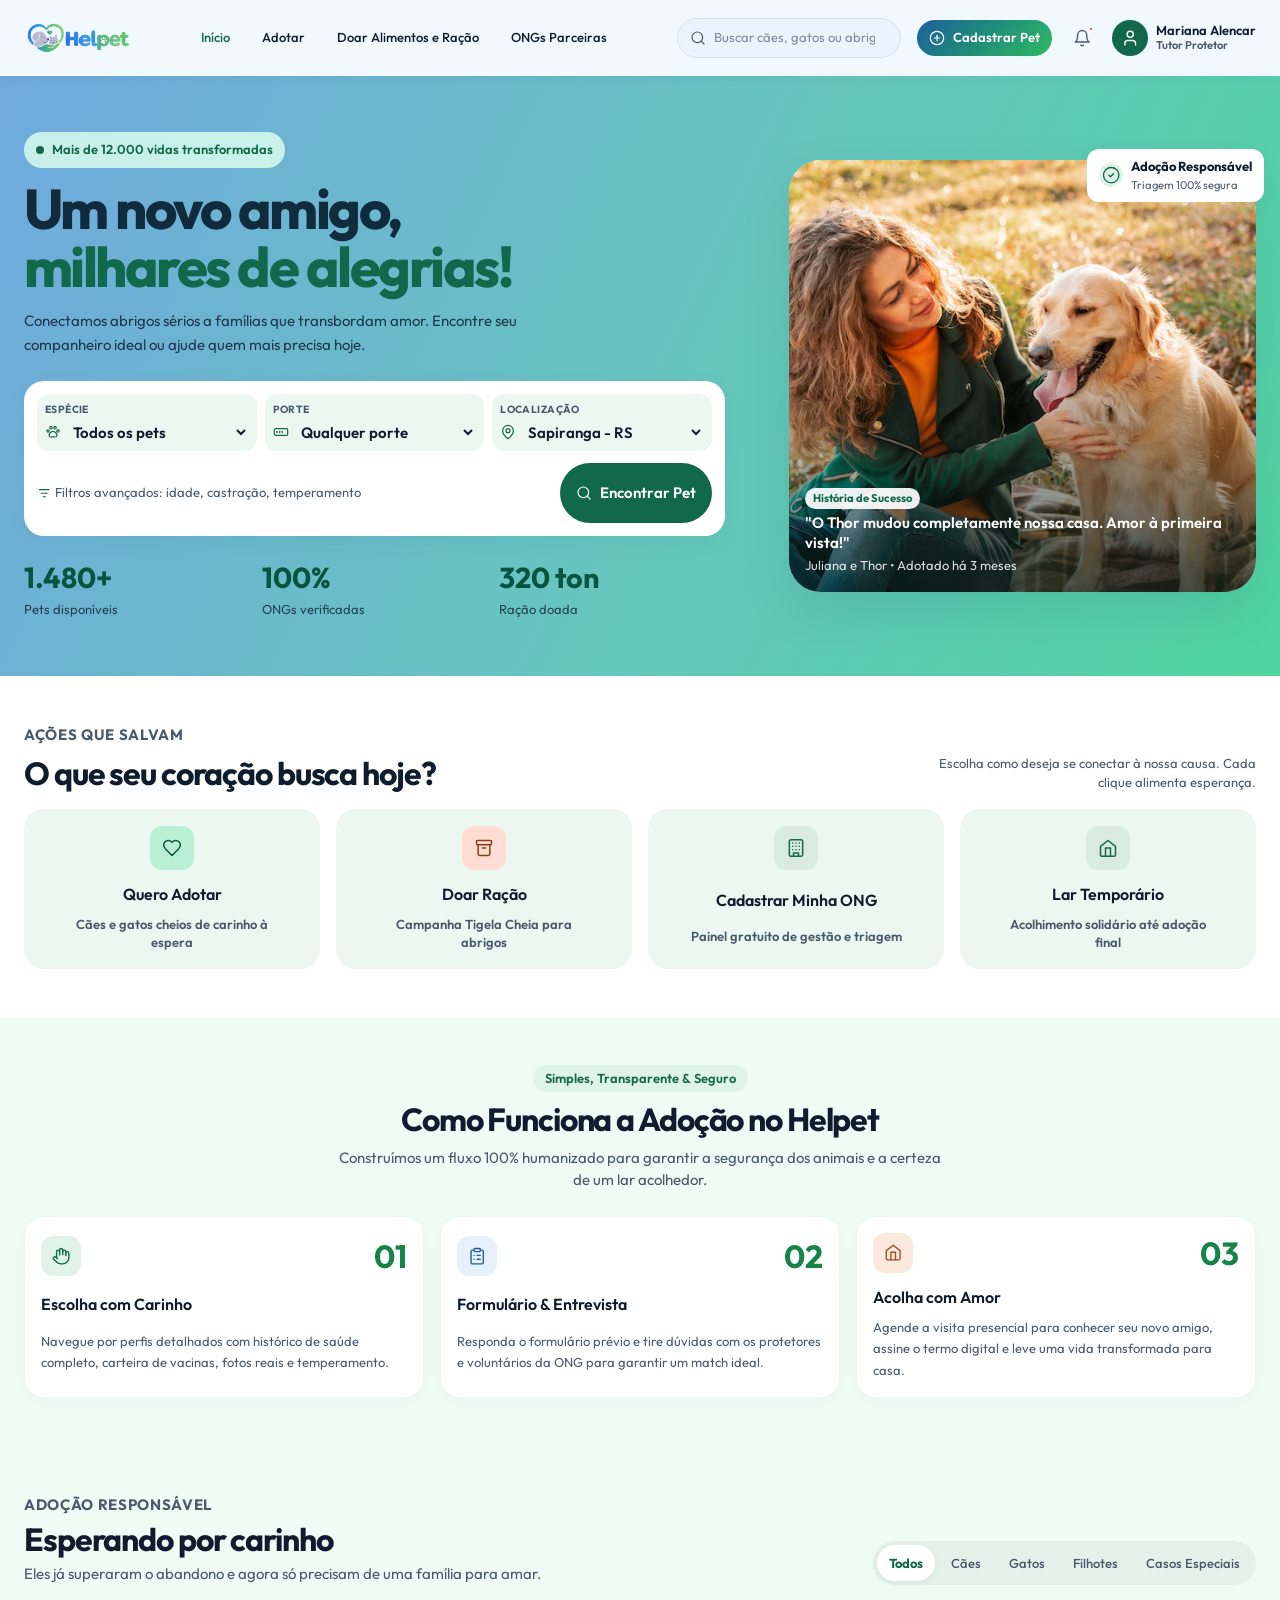
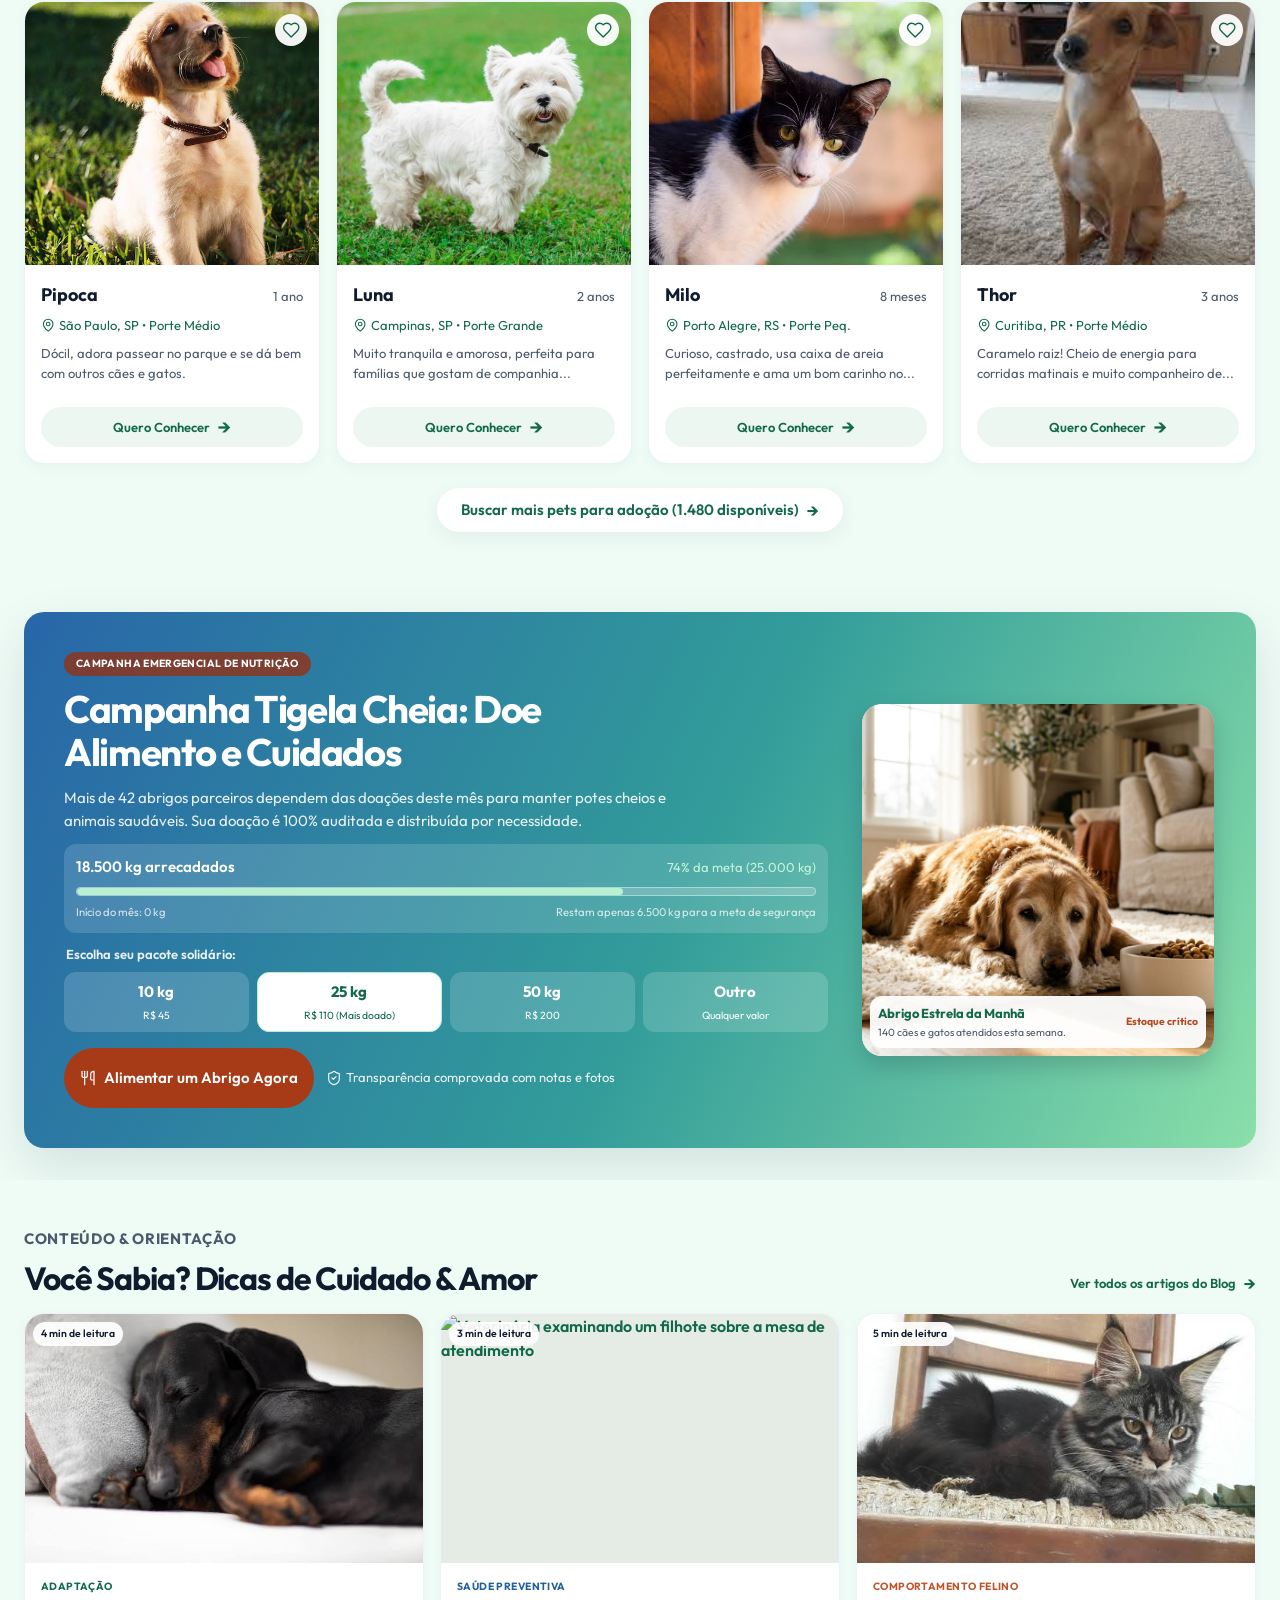
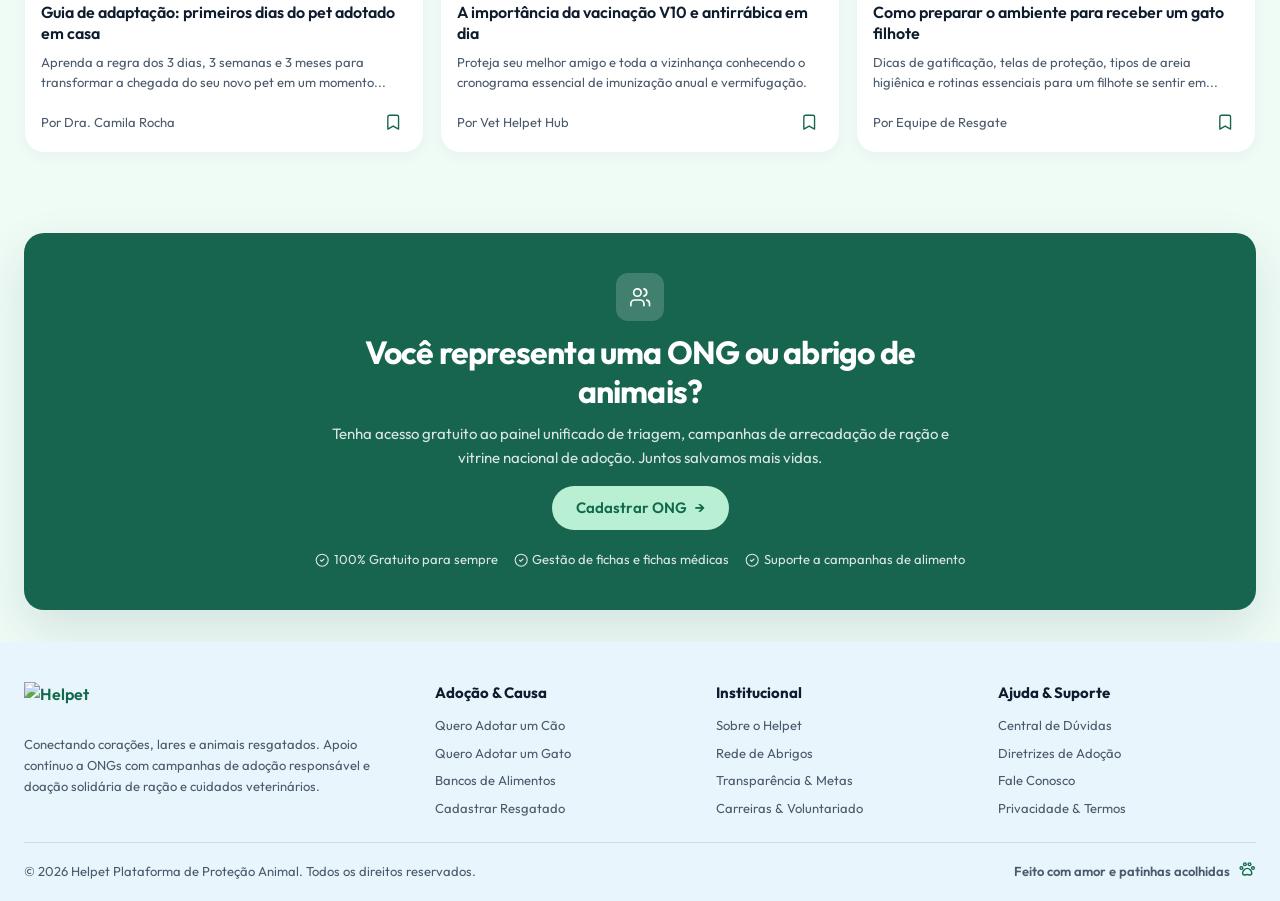
==== commit 83c1cf5b: "imagens" ====
--- a/index.html
+++ b/index.html
@@ -22,9 +22,9 @@
 
       <nav class="header__nav" aria-label="Navegação principal">
         <a href="index.html" aria-current="page">Início</a>
-        <a href="pet.html">Adotar</a>
-        <a href="doacao.html">Doar Alimentos e Ração</a>
-        <a href="ongs.html">ONGs Parceiras</a>
+        <a href="#pets">Adotar</a>
+        <a href="#campanha">Doar Alimentos e Ração</a>
+        <a href="#ongs">ONGs Parceiras</a>
       </nav>
 
       <form class="header__search" role="search" action="#">
@@ -186,7 +186,13 @@
                 </div>
               </details>
 
-              <a class="home-btn home-btn--search" href="catalogo.html">Encontrar Pet</a>
+              <button class="home-btn home-btn--search" type="submit">
+                <svg viewBox="0 0 24 24" aria-hidden="true">
+                  <circle cx="11" cy="11" r="8"></circle>
+                  <path d="m21 21-4.3-4.3"></path>
+                </svg>
+                Encontrar Pet
+              </button>
             </div>
           </form>
 
@@ -211,7 +217,7 @@
 
         <div class="hero__visual">
           <figure class="hero__photo">
-            <img src="img/hero-juliana-thor.jpg" alt="Mulher sorrindo abraçada a um cachorro golden retriever em um jardim">
+            <img src="img/Moça abraçando dog.png" alt="Mulher sorrindo abraçada a um cachorro golden retriever em um jardim">
             <figcaption class="hero__photo-caption">
               <strong>História de Sucesso</strong>
               <p>"O Thor mudou completamente nossa casa. Amor à primeira vista!"</p>
@@ -246,7 +252,7 @@
         </div>
 
         <div class="quick-access__grid">
-          <a class="quick-card" href="catalogo.html">
+          <a class="quick-card" href="#pets">
             <span class="quick-card__icon quick-card__icon--green">
               <svg viewBox="0 0 24 24" aria-hidden="true">
                 <path d="M19 14c1.5-1.5 3-3.2 3-5.5A5.5 5.5 0 0 0 16.5 3c-1.8 0-3 .5-4.5 2-1.5-1.5-2.7-2-4.5-2A5.5 5.5 0 0 0 2 8.5c0 2.3 1.5 4 3 5.5l7 7z"></path>
@@ -256,7 +262,7 @@
             <span>Cães e gatos cheios de carinho à espera</span>
           </a>
 
-          <a class="quick-card" href="doacao.html">
+          <a class="quick-card" href="#campanha">
             <span class="quick-card__icon quick-card__icon--orange">
               <svg viewBox="0 0 24 24" aria-hidden="true">
                 <rect x="3" y="3" width="18" height="5" rx="1"></rect>
@@ -268,7 +274,7 @@
             <span>Campanha Tigela Cheia para abrigos</span>
           </a>
 
-          <a class="quick-card" href="#cadastro-ong">
+          <a class="quick-card" href="#ongs">
             <span class="quick-card__icon quick-card__icon--mint">
               <svg viewBox="0 0 24 24" aria-hidden="true">
                 <rect x="4" y="2" width="16" height="20" rx="2"></rect>
@@ -383,7 +389,7 @@
         <div class="pets-grid">
           <article class="pet-card">
             <div class="pet-card__image">
-              <img src="img/pet-pipoca.jpg" alt="Filhote caramelo sentado em um gramado" loading="lazy">
+              <img src="img/Cachorro1.jpg" alt="Filhote caramelo sentado em um gramado" loading="lazy">
               <button class="pet-card__favorite" type="button" aria-label="Favoritar Pipoca">
                 <svg viewBox="0 0 24 24" aria-hidden="true">
                   <path d="M19 14c1.5-1.5 3-3.2 3-5.5A5.5 5.5 0 0 0 16.5 3c-1.8 0-3 .5-4.5 2-1.5-1.5-2.7-2-4.5-2A5.5 5.5 0 0 0 2 8.5c0 2.3 1.5 4 3 5.5l7 7z"></path>
@@ -403,13 +409,13 @@
                 São Paulo, SP &bull; Porte Médio
               </p>
               <p class="pet-card__description">Dócil, adora passear no parque e se dá bem com outros cães e gatos.</p>
-              <a class="pet-card__link" href="pet.html">Quero Conhecer <span>&rarr;</span></a>
+              <a class="pet-card__link" href="#">Quero Conhecer <span>&rarr;</span></a>
             </div>
           </article>
 
           <article class="pet-card">
             <div class="pet-card__image">
-              <img src="img/pet-luna.jpg" alt="Cadela clara de pelo macio sentada na grama" loading="lazy">
+              <img src="img/Luna.jpg" alt="Cadela clara de pelo macio sentada na grama" loading="lazy">
               <button class="pet-card__favorite" type="button" aria-label="Favoritar Luna">
                 <svg viewBox="0 0 24 24" aria-hidden="true">
                   <path d="M19 14c1.5-1.5 3-3.2 3-5.5A5.5 5.5 0 0 0 16.5 3c-1.8 0-3 .5-4.5 2-1.5-1.5-2.7-2-4.5-2A5.5 5.5 0 0 0 2 8.5c0 2.3 1.5 4 3 5.5l7 7z"></path>
@@ -429,13 +435,13 @@
                 Campinas, SP &bull; Porte Grande
               </p>
               <p class="pet-card__description">Muito tranquila e amorosa, perfeita para famílias que gostam de companhia...</p>
-              <a class="pet-card__link" href="pet.html">Quero Conhecer <span>&rarr;</span></a>
+              <a class="pet-card__link" href="#">Quero Conhecer <span>&rarr;</span></a>
             </div>
           </article>
 
           <article class="pet-card">
             <div class="pet-card__image">
-              <img src="img/pet-milo.jpg" alt="Gatinho preto e branco olhando para a câmera" loading="lazy">
+              <img src="img/Milo.jpg" alt="Gatinho preto e branco olhando para a câmera" loading="lazy">
               <button class="pet-card__favorite" type="button" aria-label="Favoritar Milo">
                 <svg viewBox="0 0 24 24" aria-hidden="true">
                   <path d="M19 14c1.5-1.5 3-3.2 3-5.5A5.5 5.5 0 0 0 16.5 3c-1.8 0-3 .5-4.5 2-1.5-1.5-2.7-2-4.5-2A5.5 5.5 0 0 0 2 8.5c0 2.3 1.5 4 3 5.5l7 7z"></path>
@@ -455,13 +461,13 @@
                 Porto Alegre, RS &bull; Porte Peq.
               </p>
               <p class="pet-card__description">Curioso, castrado, usa caixa de areia perfeitamente e ama um bom carinho no...</p>
-              <a class="pet-card__link" href="pet.html">Quero Conhecer <span>&rarr;</span></a>
+              <a class="pet-card__link" href="#">Quero Conhecer <span>&rarr;</span></a>
             </div>
           </article>
 
           <article class="pet-card">
             <div class="pet-card__image">
-              <img src="img/pet-thor.jpg" alt="Cachorro caramelo correndo em um gramado" loading="lazy">
+              <img src="img/Thor.jpg" alt="Cachorro caramelo correndo em um gramado" loading="lazy">
               <button class="pet-card__favorite" type="button" aria-label="Favoritar Thor">
                 <svg viewBox="0 0 24 24" aria-hidden="true">
                   <path d="M19 14c1.5-1.5 3-3.2 3-5.5A5.5 5.5 0 0 0 16.5 3c-1.8 0-3 .5-4.5 2-1.5-1.5-2.7-2-4.5-2A5.5 5.5 0 0 0 2 8.5c0 2.3 1.5 4 3 5.5l7 7z"></path>
@@ -481,13 +487,13 @@
                 Curitiba, PR &bull; Porte Médio
               </p>
               <p class="pet-card__description">Caramelo raiz! Cheio de energia para corridas matinais e muito companheiro de...</p>
-              <a class="pet-card__link" href="pet.html">Quero Conhecer <span>&rarr;</span></a>
+              <a class="pet-card__link" href="#">Quero Conhecer <span>&rarr;</span></a>
             </div>
           </article>
         </div>
 
         <div class="pets-section__more">
-          <a class="home-btn home-btn--more" href="catalogo.html">Buscar mais pets para adoção (1.480 disponíveis) <span>&rarr;</span></a>
+          <a class="home-btn home-btn--more" href="#">Buscar mais pets para adoção (1.480 disponíveis) <span>&rarr;</span></a>
         </div>
       </div>
     </section>
@@ -554,14 +560,14 @@
               </fieldset>
 
               <div class="campaign__actions">
-                <a class="home-btn home-btn--donate" href="doacao.html">
+                <button class="home-btn home-btn--donate" type="submit">
                   <svg viewBox="0 0 24 24" aria-hidden="true">
                     <path d="M3 2v7c0 1.1.9 2 2 2h4a2 2 0 0 0 2-2V2"></path>
                     <path d="M7 2v20"></path>
                     <path d="M21 15V2a5 5 0 0 0-5 5v6c0 1.1.9 2 2 2h3zm0 0v7"></path>
                   </svg>
                   Alimentar um Abrigo Agora
-                </a>
+                </button>
                 <span class="campaign__secure">
                   <svg viewBox="0 0 24 24" aria-hidden="true">
                     <path d="M20 13c0 5-3.5 7.5-7.66 8.95a1 1 0 0 1-.67-.01C7.5 20.5 4 18 4 13V6a1 1 0 0 1 1-1c2 0 4.5-1.2 6.24-2.72a1.17 1.17 0 0 1 1.52 0C14.51 3.81 17 5 19 5a1 1 0 0 1 1 1z"></path>
@@ -574,7 +580,7 @@
           </div>
 
           <figure class="campaign__image">
-            <img src="img/campanha-tigela-cheia.jpg" alt="Cachorro caramelo ao lado de uma tigela cheia de ração">
+            <img src="img/cachorro e tigela.jpg" alt="Cachorro caramelo ao lado de uma tigela cheia de ração">
             <figcaption>
               <span>
                 <strong>Abrigo Estrela da Manhã</strong>
@@ -600,7 +606,7 @@
         <div class="blog-grid">
           <article class="blog-card">
             <a class="blog-card__image" href="#">
-              <img src="img/blog-adaptacao.jpg" alt="Cachorro dormindo confortavelmente em uma manta dentro de casa" loading="lazy">
+              <img src="img/cachorro dormindo.jpg" alt="Cachorro dormindo confortavelmente em uma manta dentro de casa" loading="lazy">
               <span class="blog-card__category">4 min de leitura</span>
             </a>
             <div class="blog-card__content">
@@ -620,7 +626,7 @@
 
           <article class="blog-card">
             <a class="blog-card__image" href="#">
-              <img src="img/blog-vacinacao.jpg" alt="Veterinária examinando um filhote sobre a mesa de atendimento" loading="lazy">
+              <img src="img/Cachorro2.jpg" alt="Veterinária examinando um filhote sobre a mesa de atendimento" loading="lazy">
               <span class="blog-card__category">3 min de leitura</span>
             </a>
             <div class="blog-card__content">
@@ -640,7 +646,7 @@
 
           <article class="blog-card">
             <a class="blog-card__image" href="#">
-              <img src="img/blog-gato.jpg" alt="Gato subindo em um arranhador ao lado de uma janela com tela de proteção" loading="lazy">
+              <img src="img/gato em cadeira.jpg" alt="Gato subindo em um arranhador ao lado de uma janela com tela de proteção" loading="lazy">
               <span class="blog-card__category">5 min de leitura</span>
             </a>
             <div class="blog-card__content">
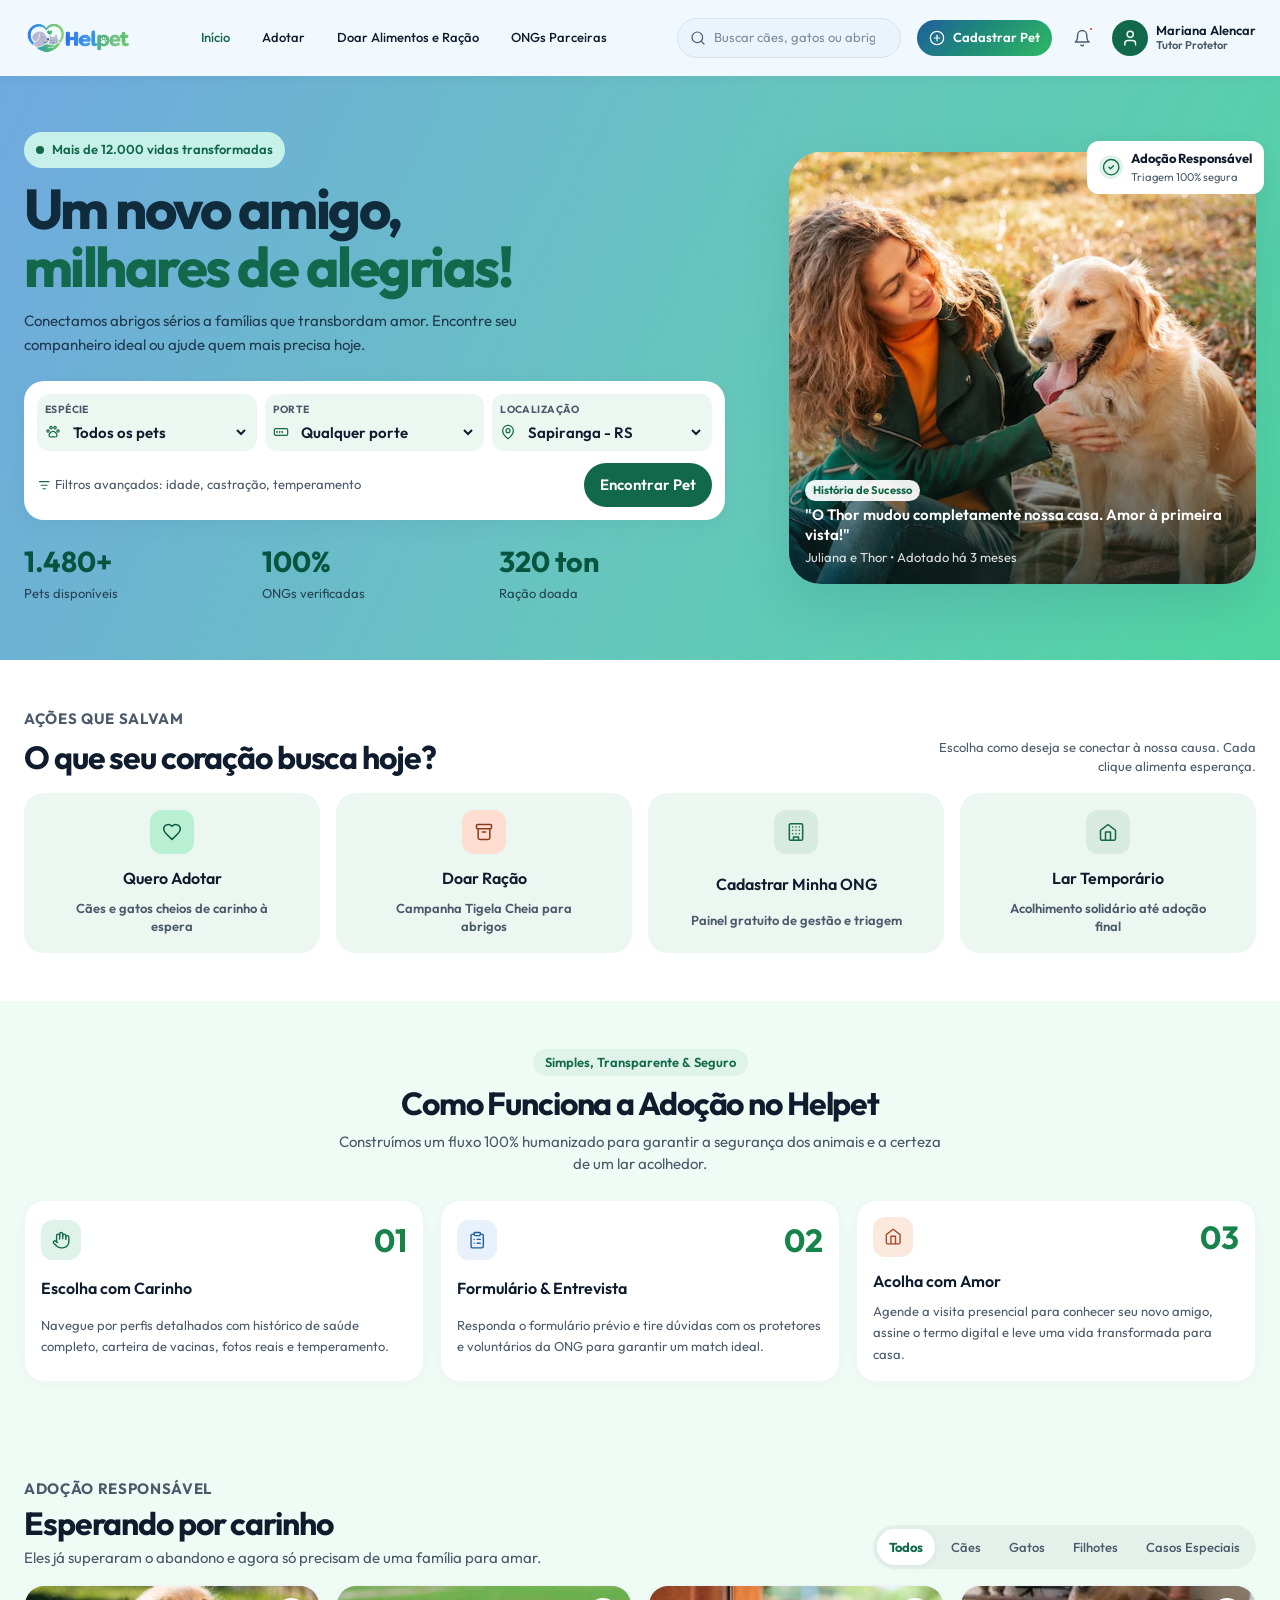
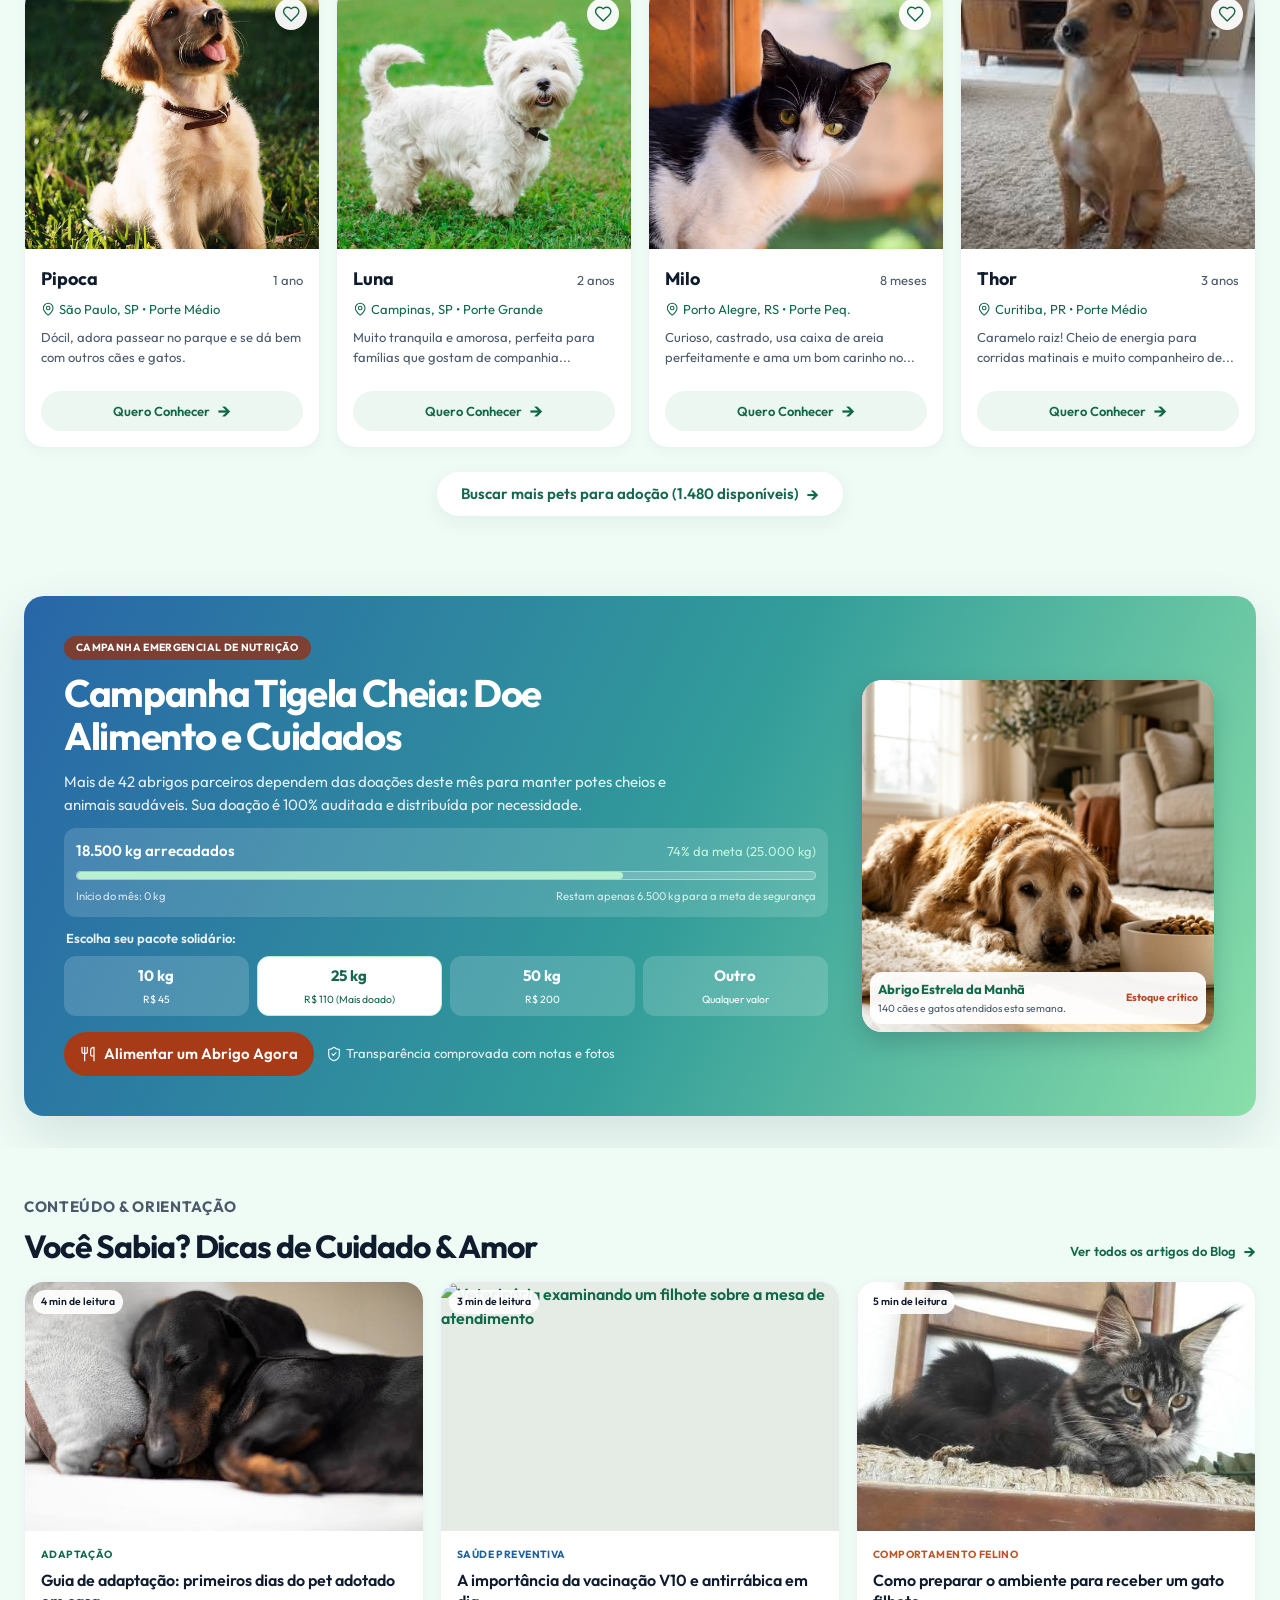
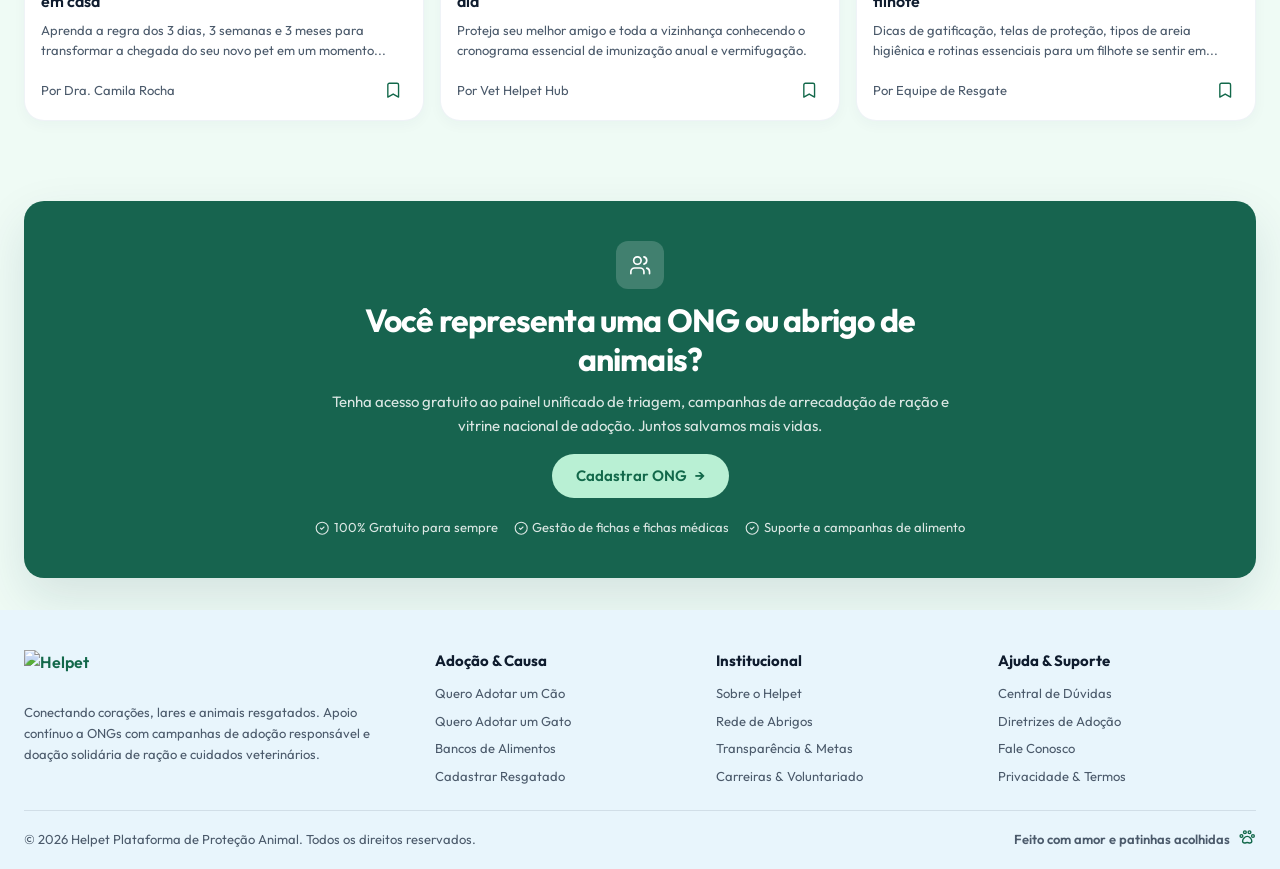
==== commit 5a65891a: "Merge branch 'main' into feature-html-e-css" ====
--- a/index.html
+++ b/index.html
@@ -22,9 +22,9 @@
 
       <nav class="header__nav" aria-label="Navegação principal">
         <a href="index.html" aria-current="page">Início</a>
-        <a href="#pets">Adotar</a>
-        <a href="#campanha">Doar Alimentos e Ração</a>
-        <a href="#ongs">ONGs Parceiras</a>
+        <a href="pet.html">Adotar</a>
+        <a href="doacao.html">Doar Alimentos e Ração</a>
+        <a href="ongs.html">ONGs Parceiras</a>
       </nav>
 
       <form class="header__search" role="search" action="#">
@@ -186,13 +186,7 @@
                 </div>
               </details>
 
-              <button class="home-btn home-btn--search" type="submit">
-                <svg viewBox="0 0 24 24" aria-hidden="true">
-                  <circle cx="11" cy="11" r="8"></circle>
-                  <path d="m21 21-4.3-4.3"></path>
-                </svg>
-                Encontrar Pet
-              </button>
+              <a class="home-btn home-btn--search" href="catalogo.html">Encontrar Pet</a>
             </div>
           </form>
 
@@ -252,7 +246,7 @@
         </div>
 
         <div class="quick-access__grid">
-          <a class="quick-card" href="#pets">
+          <a class="quick-card" href="catalogo.html">
             <span class="quick-card__icon quick-card__icon--green">
               <svg viewBox="0 0 24 24" aria-hidden="true">
                 <path d="M19 14c1.5-1.5 3-3.2 3-5.5A5.5 5.5 0 0 0 16.5 3c-1.8 0-3 .5-4.5 2-1.5-1.5-2.7-2-4.5-2A5.5 5.5 0 0 0 2 8.5c0 2.3 1.5 4 3 5.5l7 7z"></path>
@@ -262,7 +256,7 @@
             <span>Cães e gatos cheios de carinho à espera</span>
           </a>
 
-          <a class="quick-card" href="#campanha">
+          <a class="quick-card" href="doacao.html">
             <span class="quick-card__icon quick-card__icon--orange">
               <svg viewBox="0 0 24 24" aria-hidden="true">
                 <rect x="3" y="3" width="18" height="5" rx="1"></rect>
@@ -274,7 +268,7 @@
             <span>Campanha Tigela Cheia para abrigos</span>
           </a>
 
-          <a class="quick-card" href="#ongs">
+          <a class="quick-card" href="#cadastro-ong">
             <span class="quick-card__icon quick-card__icon--mint">
               <svg viewBox="0 0 24 24" aria-hidden="true">
                 <rect x="4" y="2" width="16" height="20" rx="2"></rect>
@@ -409,7 +403,7 @@
                 São Paulo, SP &bull; Porte Médio
               </p>
               <p class="pet-card__description">Dócil, adora passear no parque e se dá bem com outros cães e gatos.</p>
-              <a class="pet-card__link" href="#">Quero Conhecer <span>&rarr;</span></a>
+              <a class="pet-card__link" href="pet.html">Quero Conhecer <span>&rarr;</span></a>
             </div>
           </article>
 
@@ -435,7 +429,7 @@
                 Campinas, SP &bull; Porte Grande
               </p>
               <p class="pet-card__description">Muito tranquila e amorosa, perfeita para famílias que gostam de companhia...</p>
-              <a class="pet-card__link" href="#">Quero Conhecer <span>&rarr;</span></a>
+              <a class="pet-card__link" href="pet.html">Quero Conhecer <span>&rarr;</span></a>
             </div>
           </article>
 
@@ -461,7 +455,7 @@
                 Porto Alegre, RS &bull; Porte Peq.
               </p>
               <p class="pet-card__description">Curioso, castrado, usa caixa de areia perfeitamente e ama um bom carinho no...</p>
-              <a class="pet-card__link" href="#">Quero Conhecer <span>&rarr;</span></a>
+              <a class="pet-card__link" href="pet.html">Quero Conhecer <span>&rarr;</span></a>
             </div>
           </article>
 
@@ -487,13 +481,13 @@
                 Curitiba, PR &bull; Porte Médio
               </p>
               <p class="pet-card__description">Caramelo raiz! Cheio de energia para corridas matinais e muito companheiro de...</p>
-              <a class="pet-card__link" href="#">Quero Conhecer <span>&rarr;</span></a>
+              <a class="pet-card__link" href="pet.html">Quero Conhecer <span>&rarr;</span></a>
             </div>
           </article>
         </div>
 
         <div class="pets-section__more">
-          <a class="home-btn home-btn--more" href="#">Buscar mais pets para adoção (1.480 disponíveis) <span>&rarr;</span></a>
+          <a class="home-btn home-btn--more" href="catalogo.html">Buscar mais pets para adoção (1.480 disponíveis) <span>&rarr;</span></a>
         </div>
       </div>
     </section>
@@ -560,14 +554,14 @@
               </fieldset>
 
               <div class="campaign__actions">
-                <button class="home-btn home-btn--donate" type="submit">
+                <a class="home-btn home-btn--donate" href="doacao.html">
                   <svg viewBox="0 0 24 24" aria-hidden="true">
                     <path d="M3 2v7c0 1.1.9 2 2 2h4a2 2 0 0 0 2-2V2"></path>
                     <path d="M7 2v20"></path>
                     <path d="M21 15V2a5 5 0 0 0-5 5v6c0 1.1.9 2 2 2h3zm0 0v7"></path>
                   </svg>
                   Alimentar um Abrigo Agora
-                </button>
+                </a>
                 <span class="campaign__secure">
                   <svg viewBox="0 0 24 24" aria-hidden="true">
                     <path d="M20 13c0 5-3.5 7.5-7.66 8.95a1 1 0 0 1-.67-.01C7.5 20.5 4 18 4 13V6a1 1 0 0 1 1-1c2 0 4.5-1.2 6.24-2.72a1.17 1.17 0 0 1 1.52 0C14.51 3.81 17 5 19 5a1 1 0 0 1 1 1z"></path>
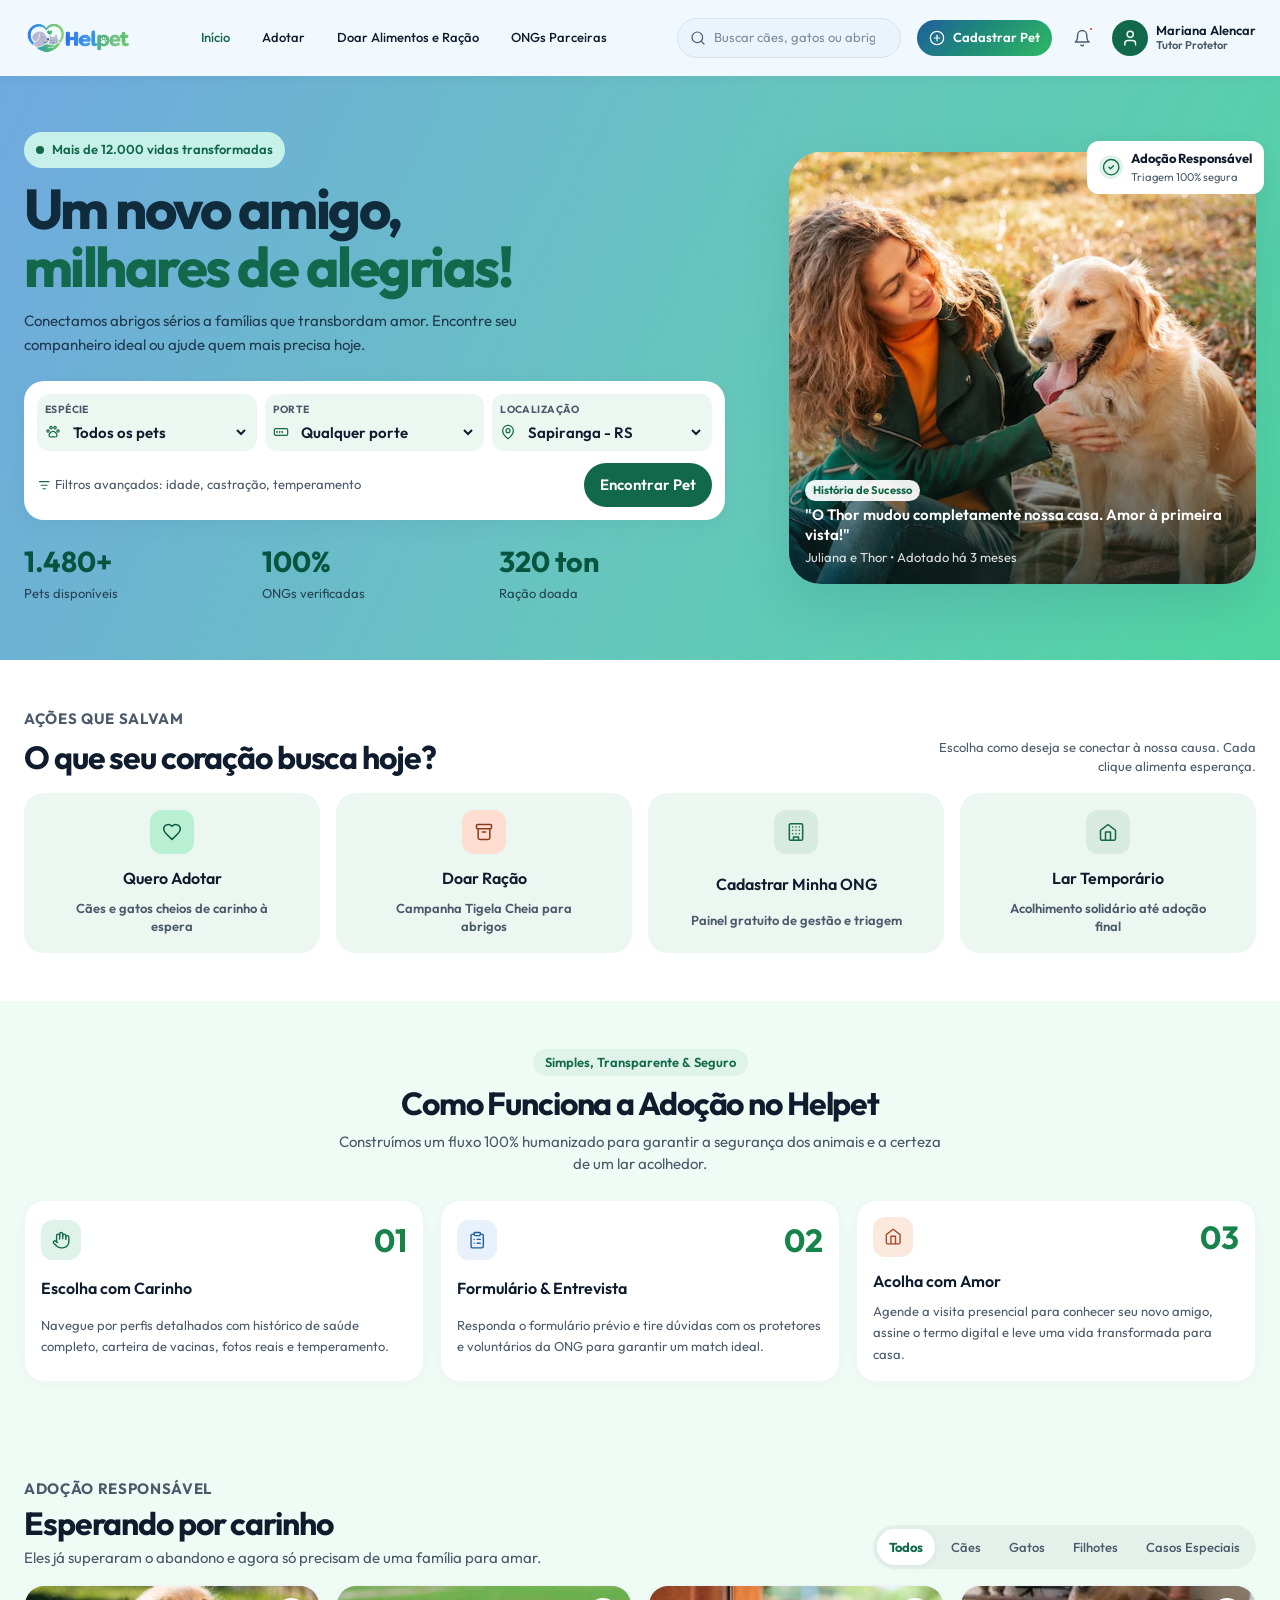
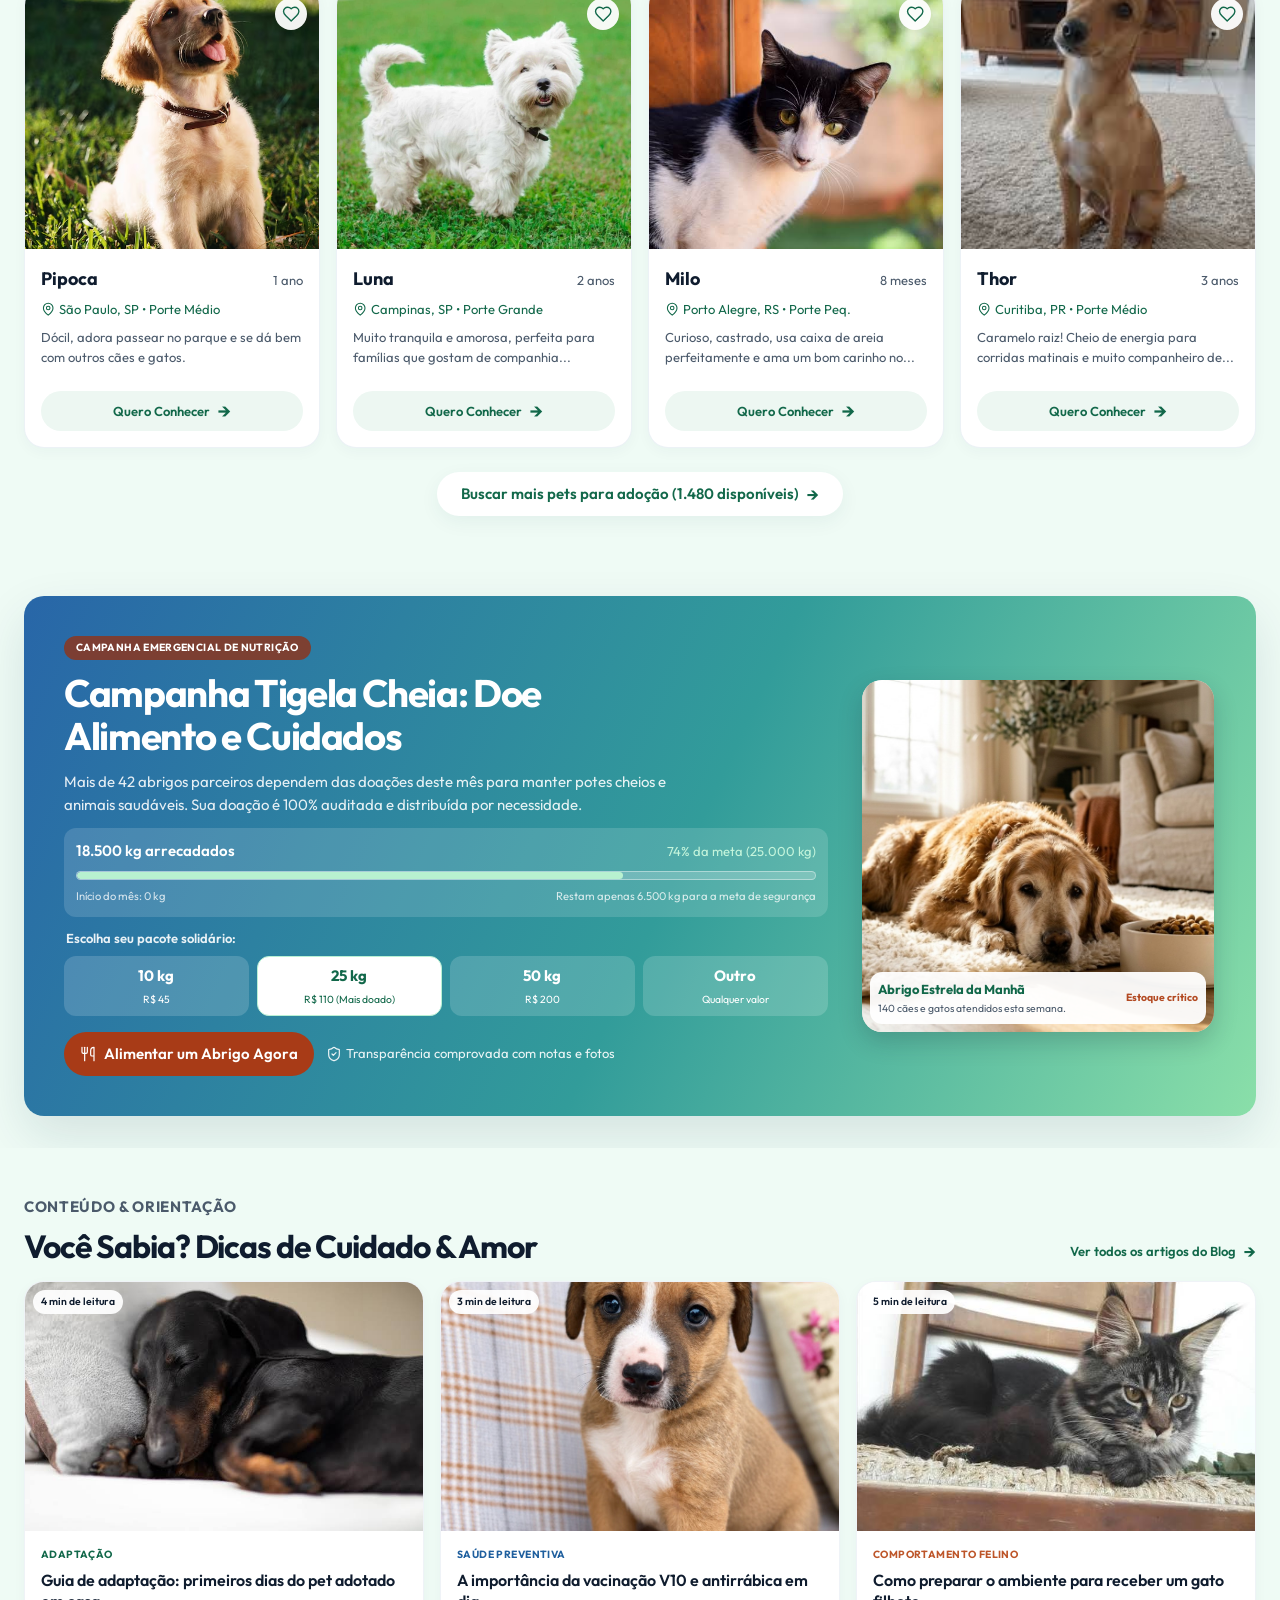
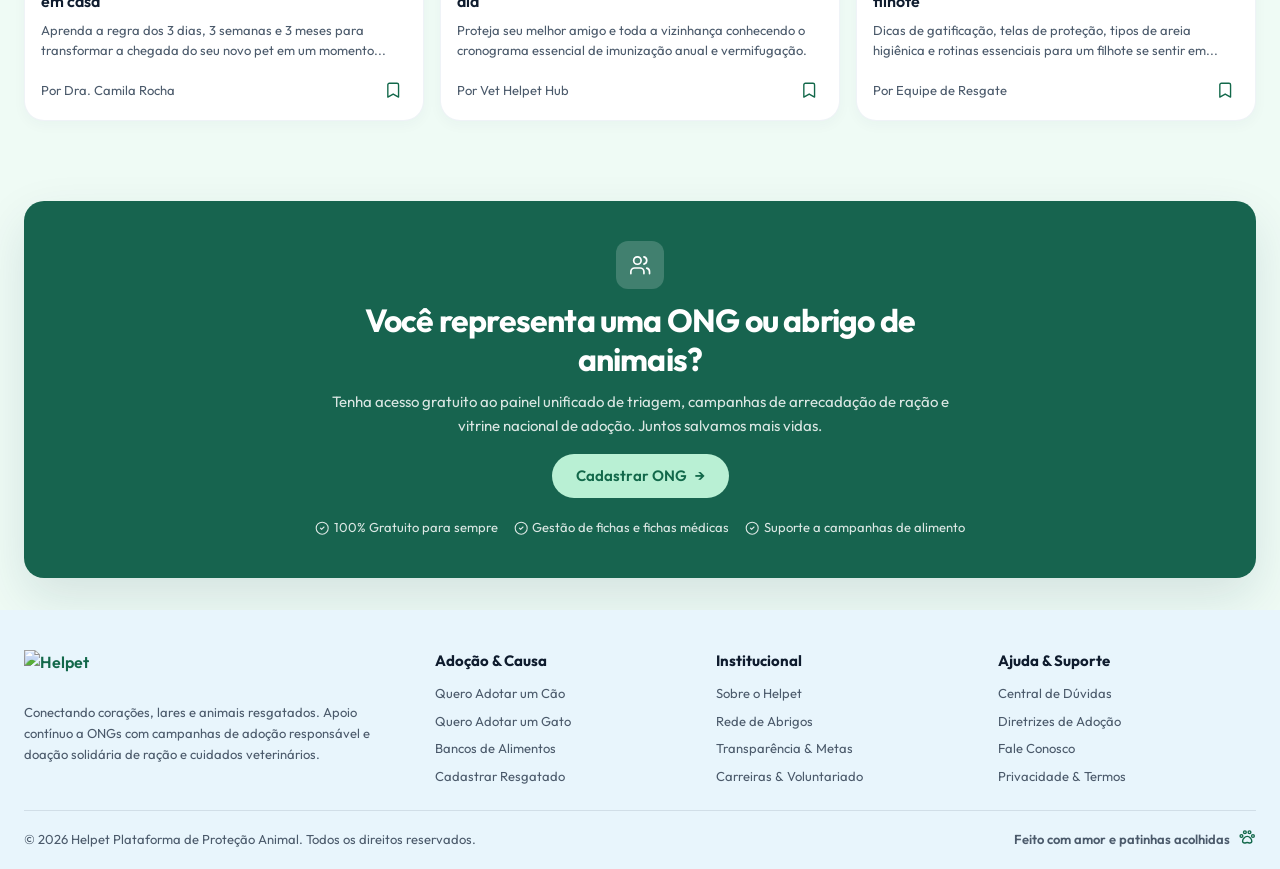
==== commit 09764e5c: "Update index.html" ====
--- a/index.html
+++ b/index.html
@@ -620,7 +620,7 @@
 
           <article class="blog-card">
             <a class="blog-card__image" href="#">
-              <img src="img/Cachorro2.jpg" alt="Veterinária examinando um filhote sobre a mesa de atendimento" loading="lazy">
+              <img src="img/cachorro2.jpg" alt="Veterinária examinando um filhote sobre a mesa de atendimento" loading="lazy">
               <span class="blog-card__category">3 min de leitura</span>
             </a>
             <div class="blog-card__content">
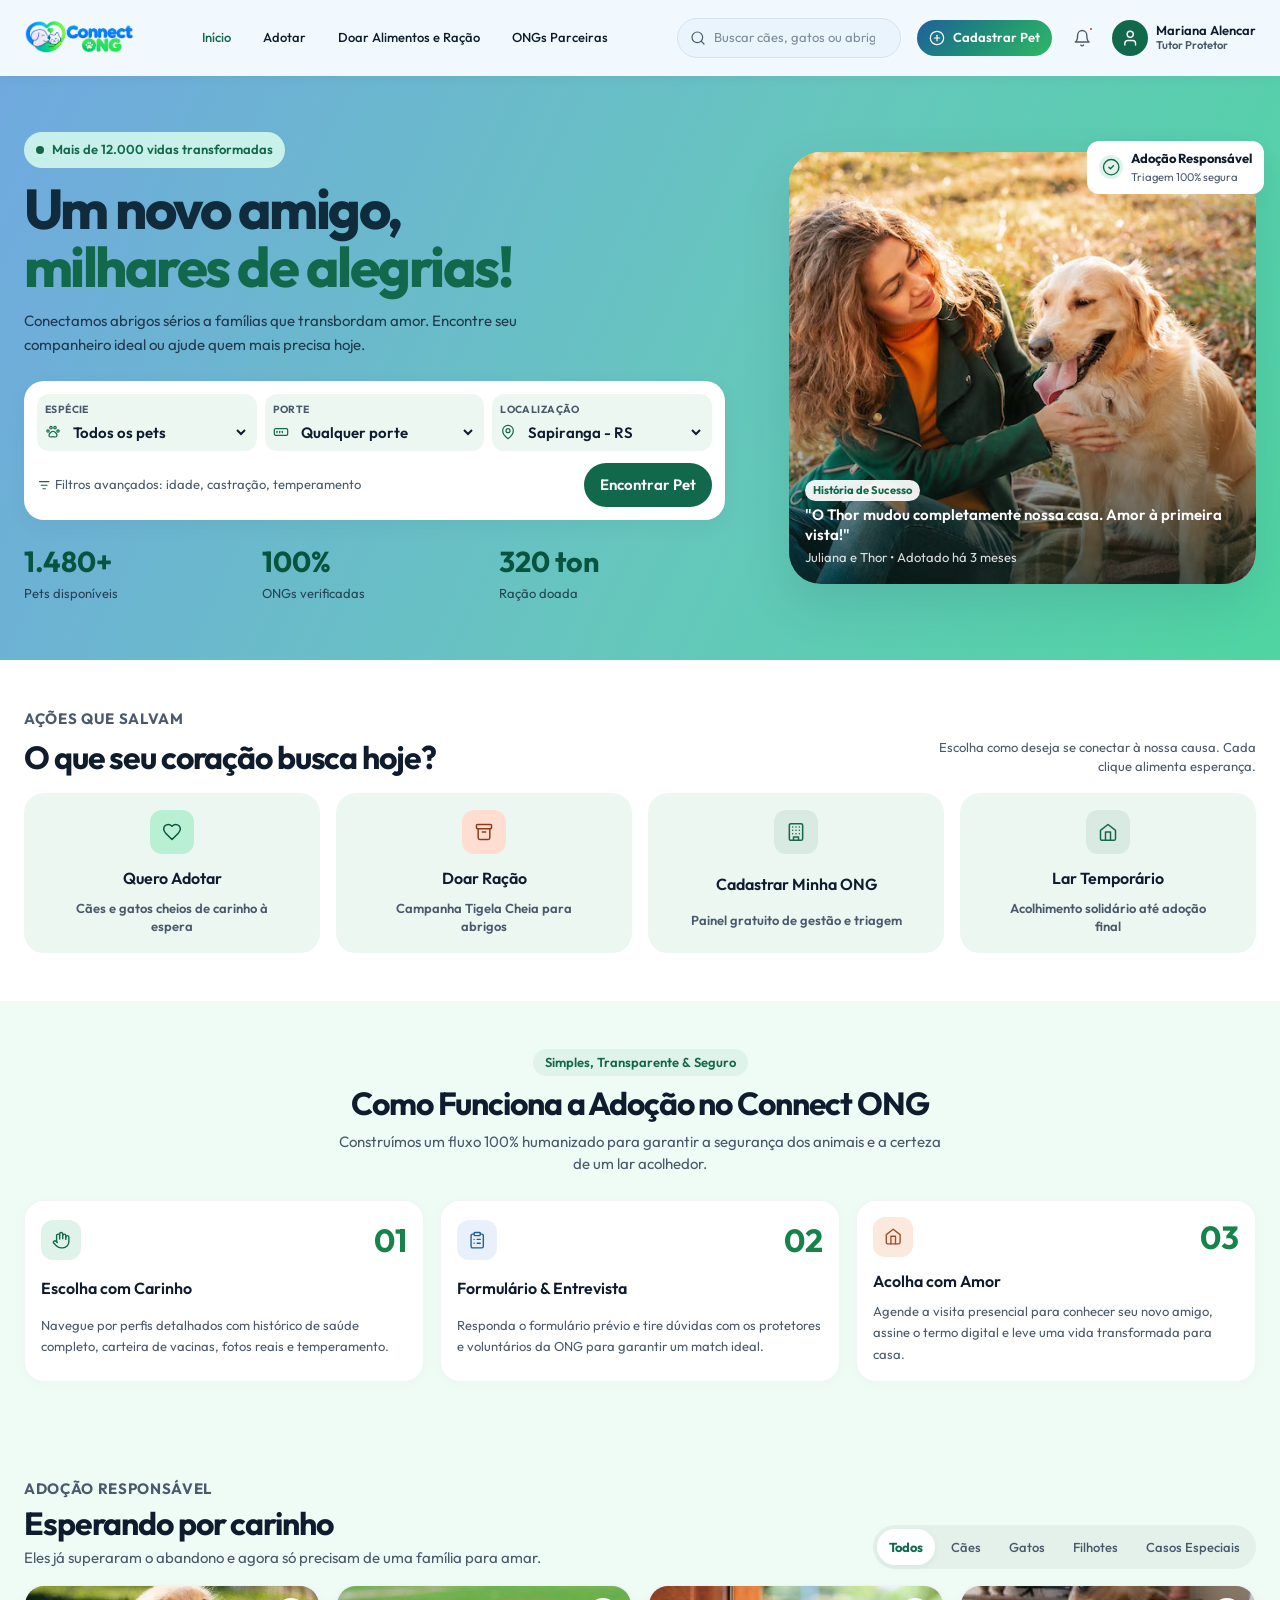
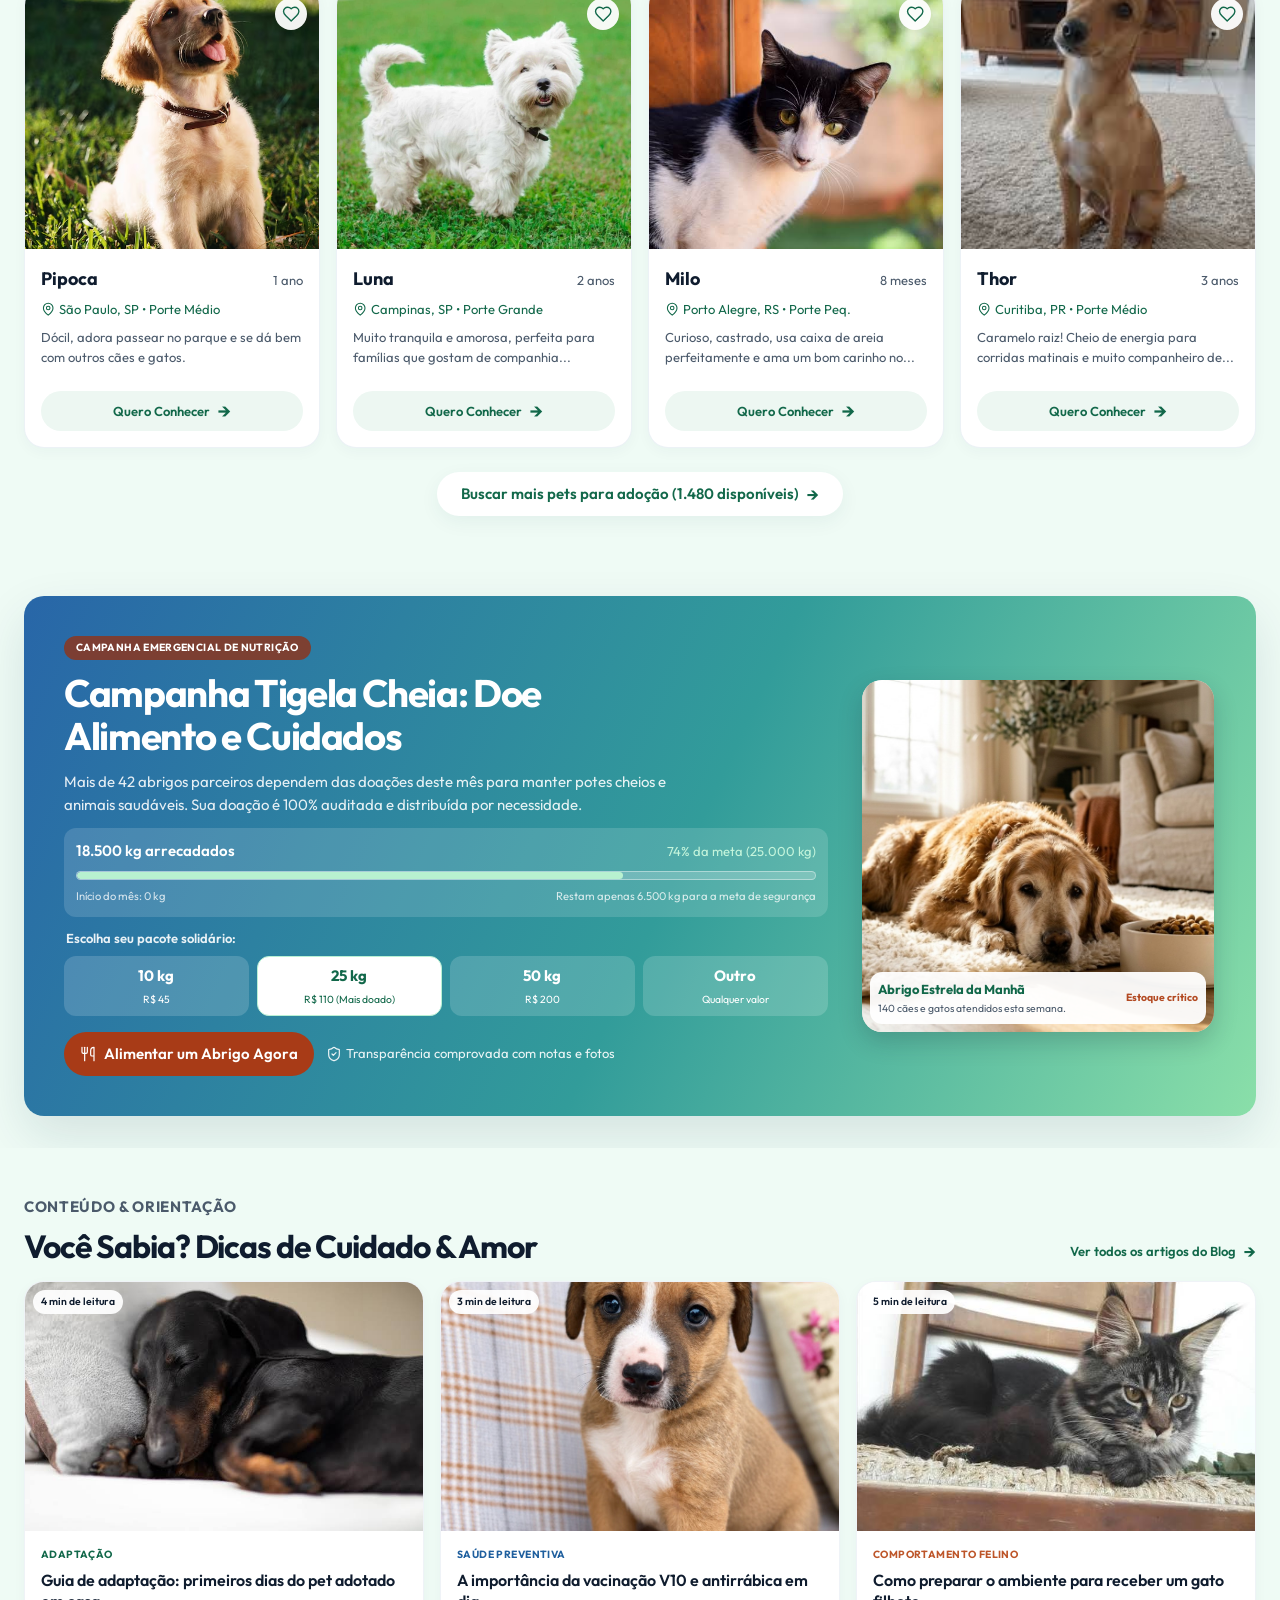
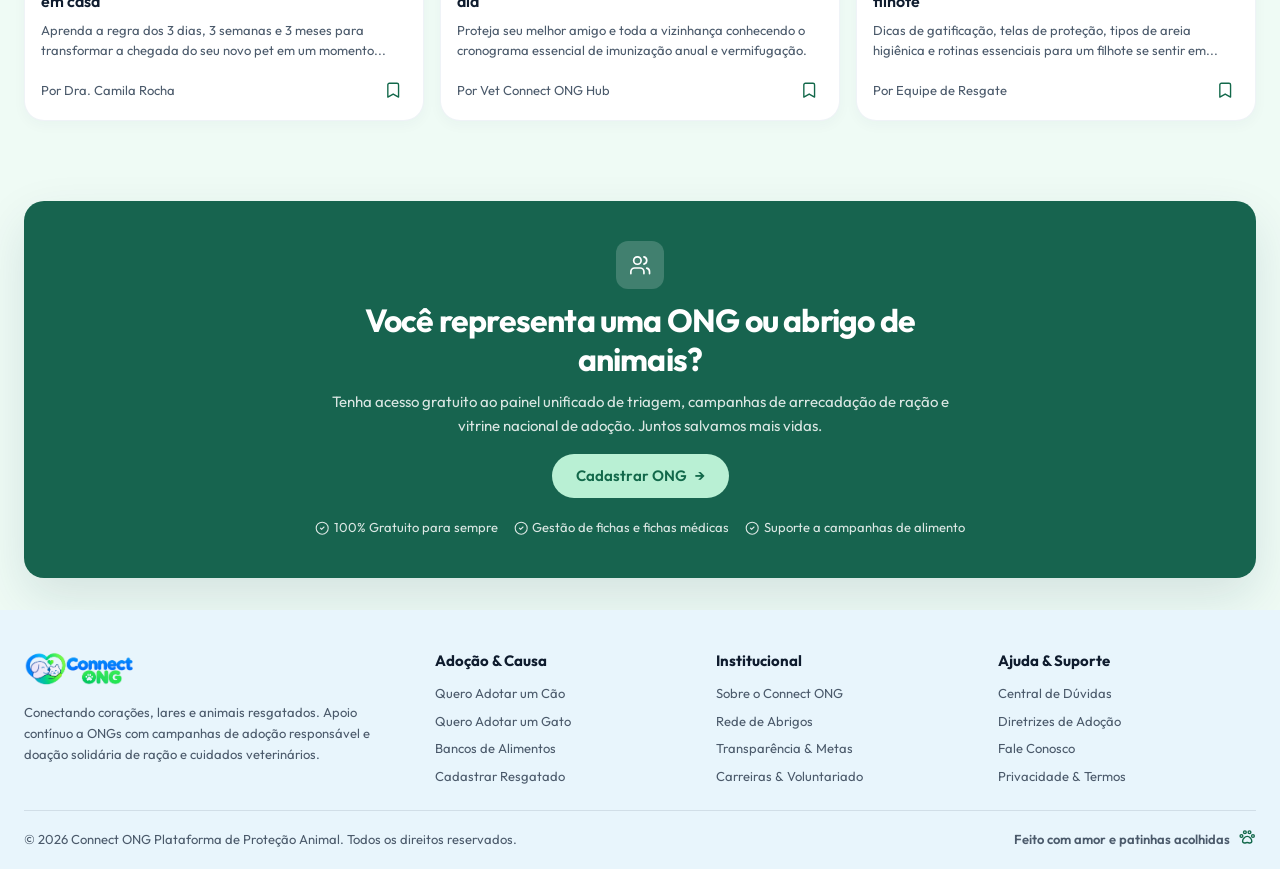
==== commit d1993444: "troca de nome do projeto" ====
--- a/index.html
+++ b/index.html
@@ -4,7 +4,7 @@
 <head>
   <meta charset="UTF-8">
   <meta name="viewport" content="width=device-width, initial-scale=1">
-  <title>Helpet - Adote um novo amigo</title>
+  <title>Connect ONG - Adote um novo amigo</title>
   <meta name="description" content="Plataforma de proteção animal que conecta abrigos sérios a famílias que transbordam amor. Adote, doe ração ou seja um lar temporário.">
   <link rel="preconnect" href="https://fonts.googleapis.com">
   <link rel="preconnect" href="https://fonts.gstatic.com" crossorigin>
@@ -17,7 +17,7 @@
   <header class="site-header">
     <div class="container header__inner">
       <a class="logo" href="index.html" aria-label="Helpet - Página inicial">
-        <img src="img/Logo helpet pequena.png" alt="Helpet">
+        <img src="img/Logo Connect ONG pequena.png" alt="Helpet">
       </a>
 
       <nav class="header__nav" aria-label="Navegação principal">
@@ -54,7 +54,7 @@
           <span class="notification-dot"></span>
         </a>
 
-        <a class="header__profile" href="#">
+        <a class="header__profile" href="perfil.html">
           <span class="profile__avatar">
             <svg viewBox="0 0 24 24" aria-hidden="true">
               <path d="M19 21v-2a4 4 0 0 0-4-4H9a4 4 0 0 0-4 4v2"></path>
@@ -306,7 +306,7 @@
       <div class="container">
         <div class="section-heading section-heading--center">
           <span class="section-tag">Simples, Transparente &amp; Seguro</span>
-          <h2 id="como-funciona-titulo">Como Funciona a Adoção no Helpet</h2>
+          <h2 id="como-funciona-titulo">Como Funciona a Adoção no Connect ONG</h2>
           <p>Construímos um fluxo 100% humanizado para garantir a segurança dos animais e a certeza de um lar acolhedor.</p>
         </div>
 
@@ -628,7 +628,7 @@
               <h3><a href="#">A importância da vacinação V10 e antirrábica em dia</a></h3>
               <p>Proteja seu melhor amigo e toda a vizinhança conhecendo o cronograma essencial de imunização anual e vermifugação.</p>
               <div class="blog-card__footer">
-                <span>Por Vet Helpet Hub</span>
+                <span>Por Vet Connect ONG Hub</span>
                 <a href="#" aria-label="Salvar artigo">
                   <svg viewBox="0 0 24 24" aria-hidden="true">
                     <path d="m19 21-7-4-7 4V5a2 2 0 0 1 2-2h10a2 2 0 0 1 2 2v16z"></path>
@@ -709,7 +709,7 @@
       <div class="footer__main">
         <div class="footer__brand">
           <a class="footer__logo" href="index.html" aria-label="Helpet - Página inicial">
-            <img src="img/Logo-helpet-pequena.png" alt="Helpet">
+            <img src="img/Logo Connect ONG pequena.png" alt="Helpet">
           </a>
           <p>Conectando corações, lares e animais resgatados. Apoio contínuo a ONGs com campanhas de adoção responsável e doação solidária de ração e cuidados veterinários.</p>
         </div>
@@ -724,7 +724,7 @@
 
         <nav class="footer__column" aria-label="Institucional">
           <h3>Institucional</h3>
-          <a href="#">Sobre o Helpet</a>
+          <a href="#">Sobre o Connect ONG</a>
           <a href="#ongs">Rede de Abrigos</a>
           <a href="#">Transparência &amp; Metas</a>
           <a href="#">Carreiras &amp; Voluntariado</a>
@@ -740,7 +740,7 @@
       </div>
 
       <div class="footer__bottom">
-        <p>&copy; 2026 Helpet Plataforma de Proteção Animal. Todos os direitos reservados.</p>
+        <p>&copy; 2026 Connect ONG Plataforma de Proteção Animal. Todos os direitos reservados.</p>
         <a href="#">
           Feito com amor e patinhas acolhidas
           <span>
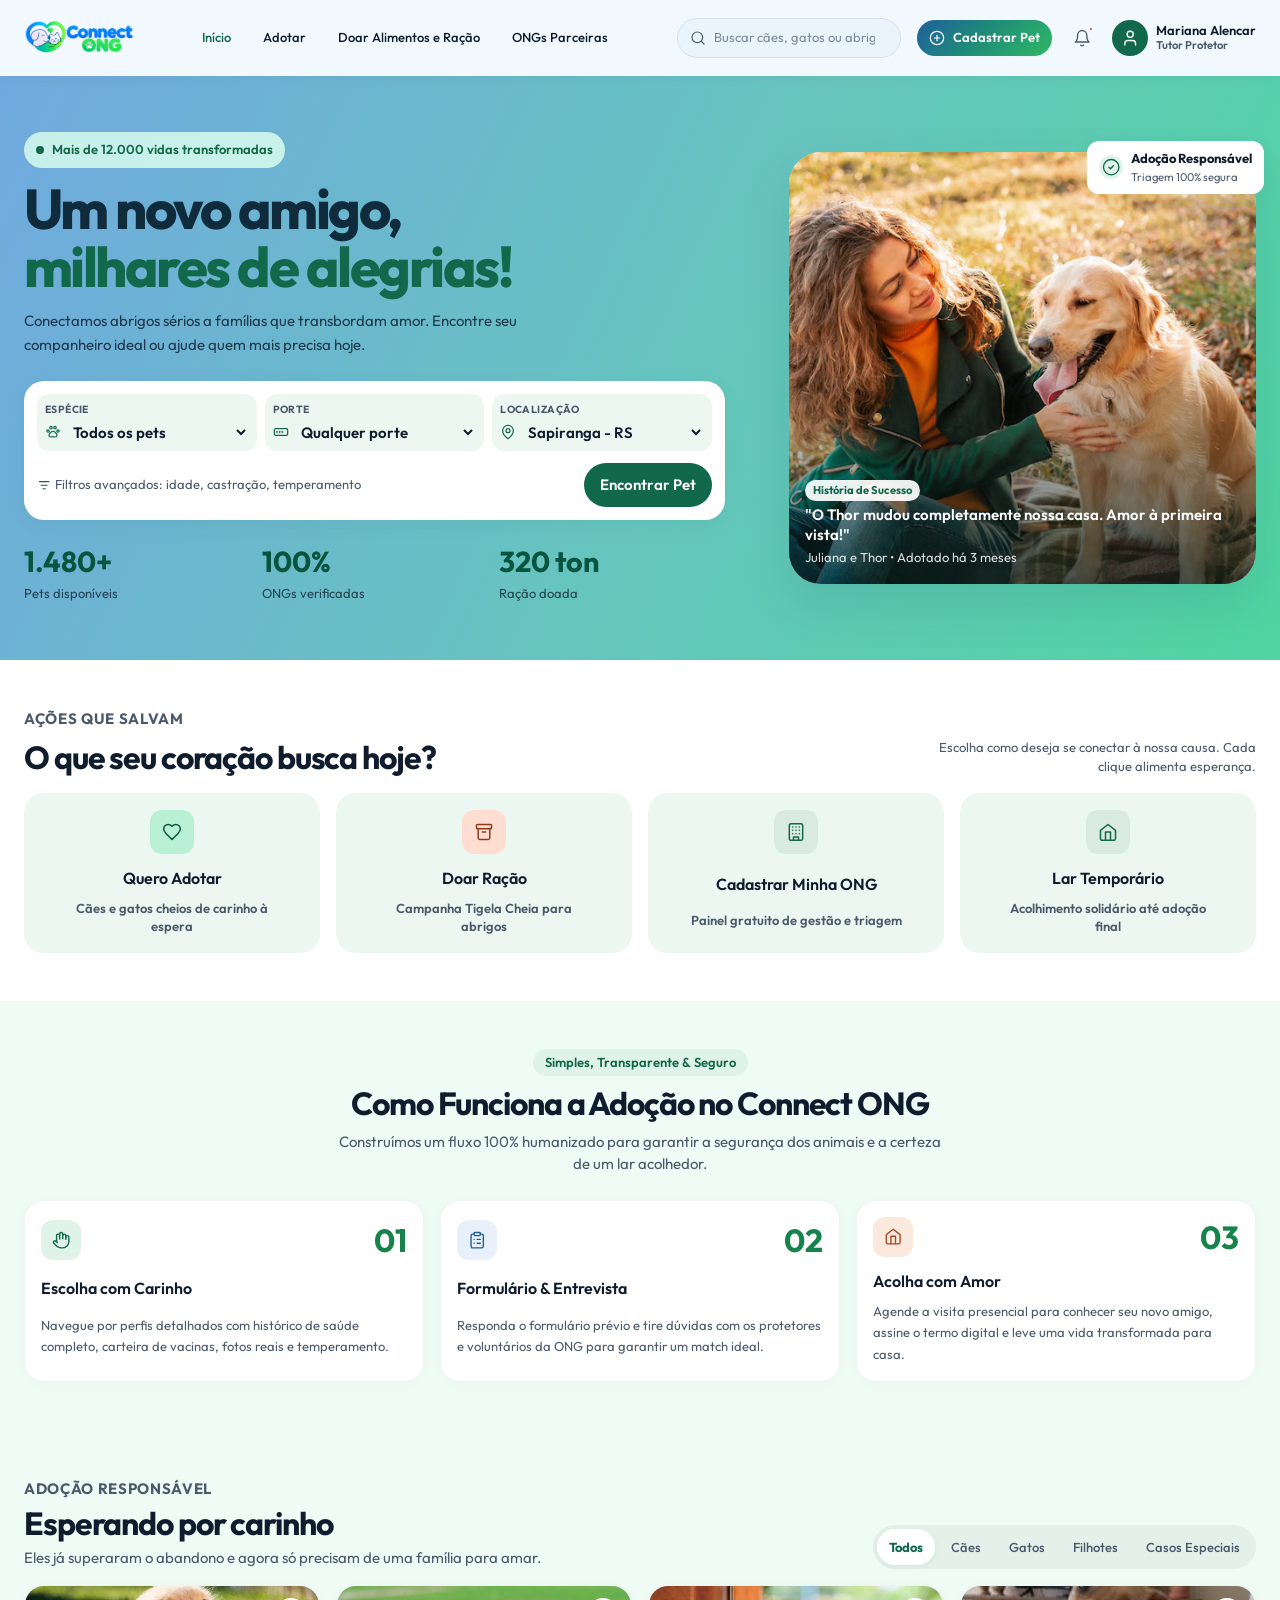
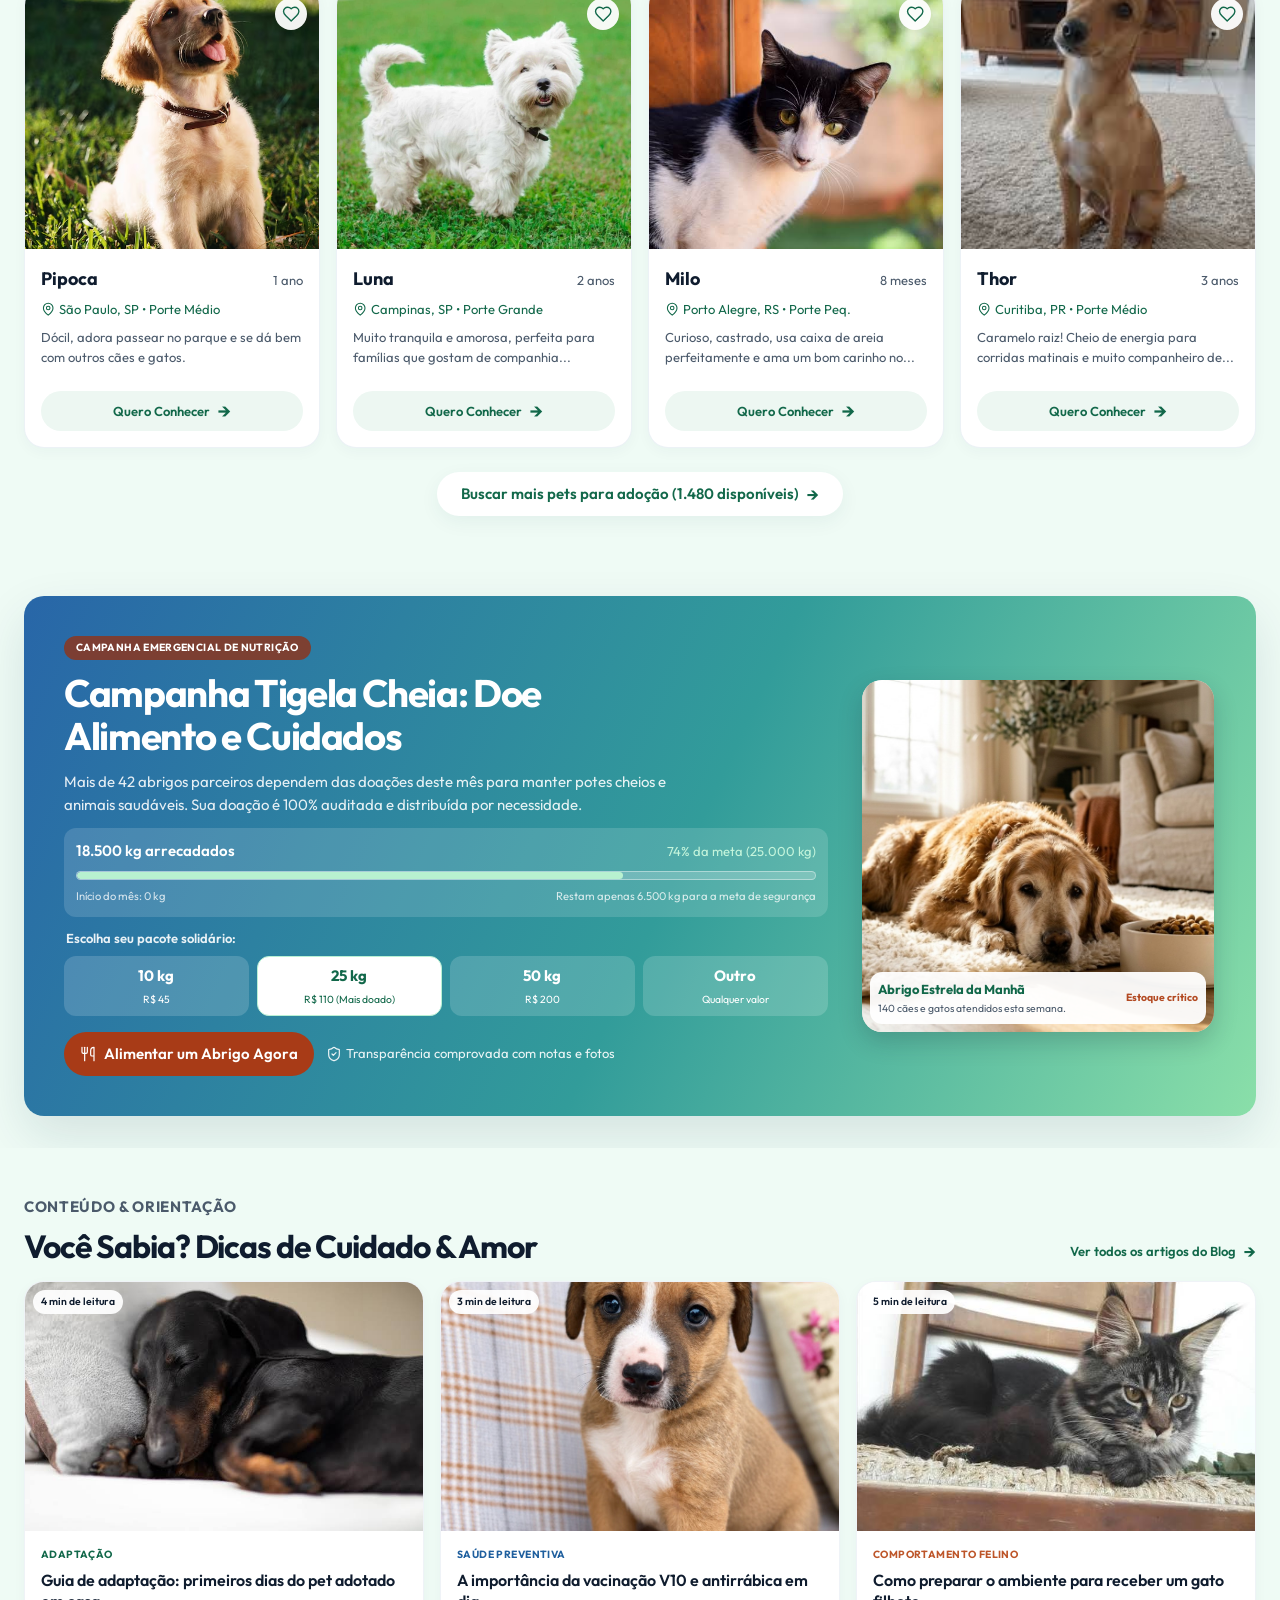
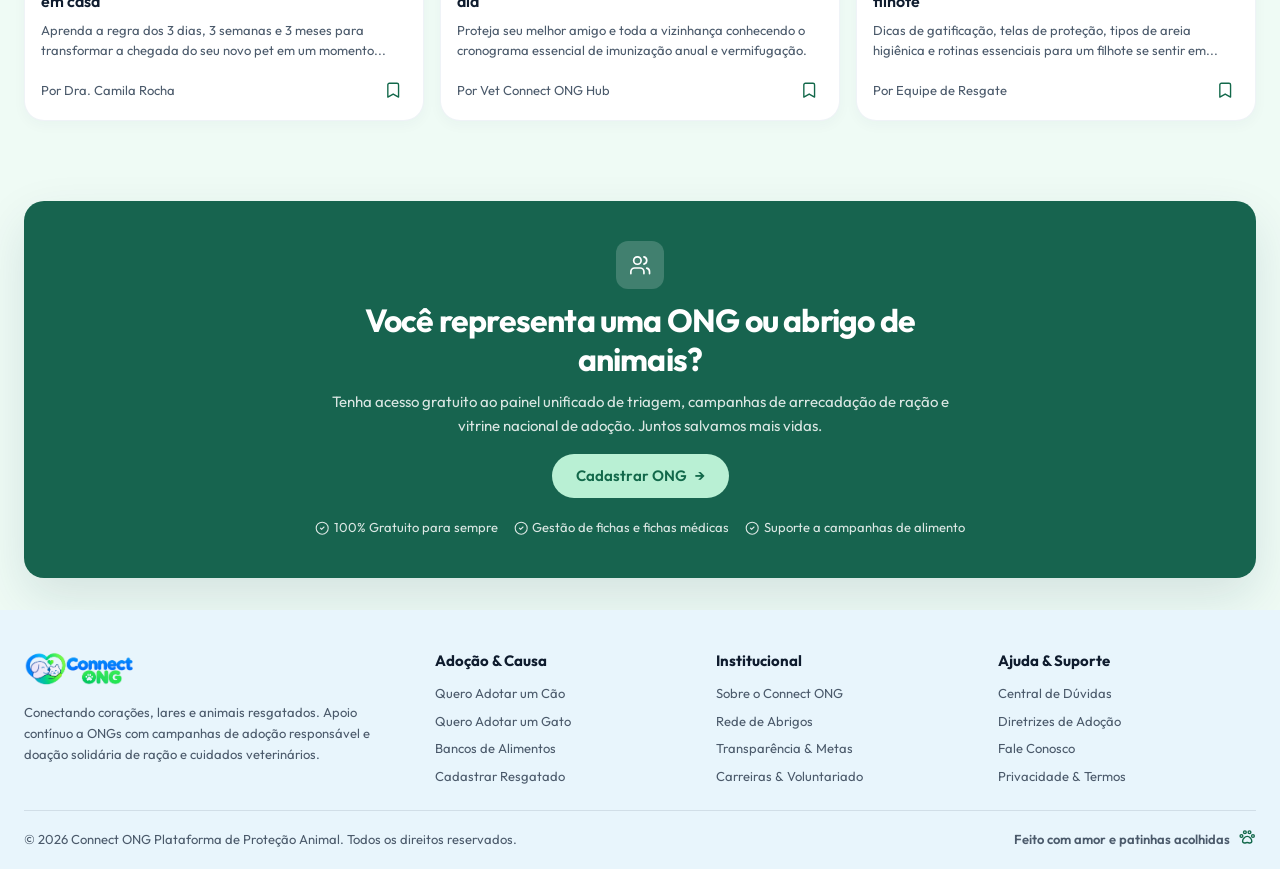
==== commit bf01d59a: "favicon" ====
--- a/index.html
+++ b/index.html
@@ -4,6 +4,7 @@
 <head>
   <meta charset="UTF-8">
   <meta name="viewport" content="width=device-width, initial-scale=1">
+  <link rel="icon" href="img/favicon.ico" type="image/x-icon">
   <title>Connect ONG - Adote um novo amigo</title>
   <meta name="description" content="Plataforma de proteção animal que conecta abrigos sérios a famílias que transbordam amor. Adote, doe ração ou seja um lar temporário.">
   <link rel="preconnect" href="https://fonts.googleapis.com">
@@ -24,7 +25,7 @@
         <a href="index.html" aria-current="page">Início</a>
         <a href="pet.html">Adotar</a>
         <a href="doacao.html">Doar Alimentos e Ração</a>
-        <a href="ongs.html">ONGs Parceiras</a>
+        <a href="index.html#ongs">ONGs Parceiras</a>
       </nav>
 
       <form class="header__search" role="search" action="#">
@@ -211,7 +212,7 @@
 
         <div class="hero__visual">
           <figure class="hero__photo">
-            <img src="img/Moça abraçando dog.png" alt="Mulher sorrindo abraçada a um cachorro golden retriever em um jardim">
+            <img src="img/hero-pet.png" alt="Mulher sorrindo abraçada a um cachorro golden retriever em um jardim">
             <figcaption class="hero__photo-caption">
               <strong>História de Sucesso</strong>
               <p>"O Thor mudou completamente nossa casa. Amor à primeira vista!"</p>
--- a/estilo/style.css
+++ b/estilo/style.css
@@ -2968,6 +2968,12 @@
   color: var(--color-text-muted);
 }
 
+#btnEtaEnt {
+  display: block;
+  box-sizing: border-box;
+  width: 100%;
+}
+
 .profile-page {
   padding-block: var(--space-5) var(--space-6);
 }
@@ -3219,6 +3225,12 @@
 .mini-campaign p {
   font-size: var(--fs-xs);
   color: var(--color-text-muted);
+}
+
+#btnAssi {
+  display: block;
+  box-sizing: border-box;
+  width: 100%;
 }
 
 .progress {
